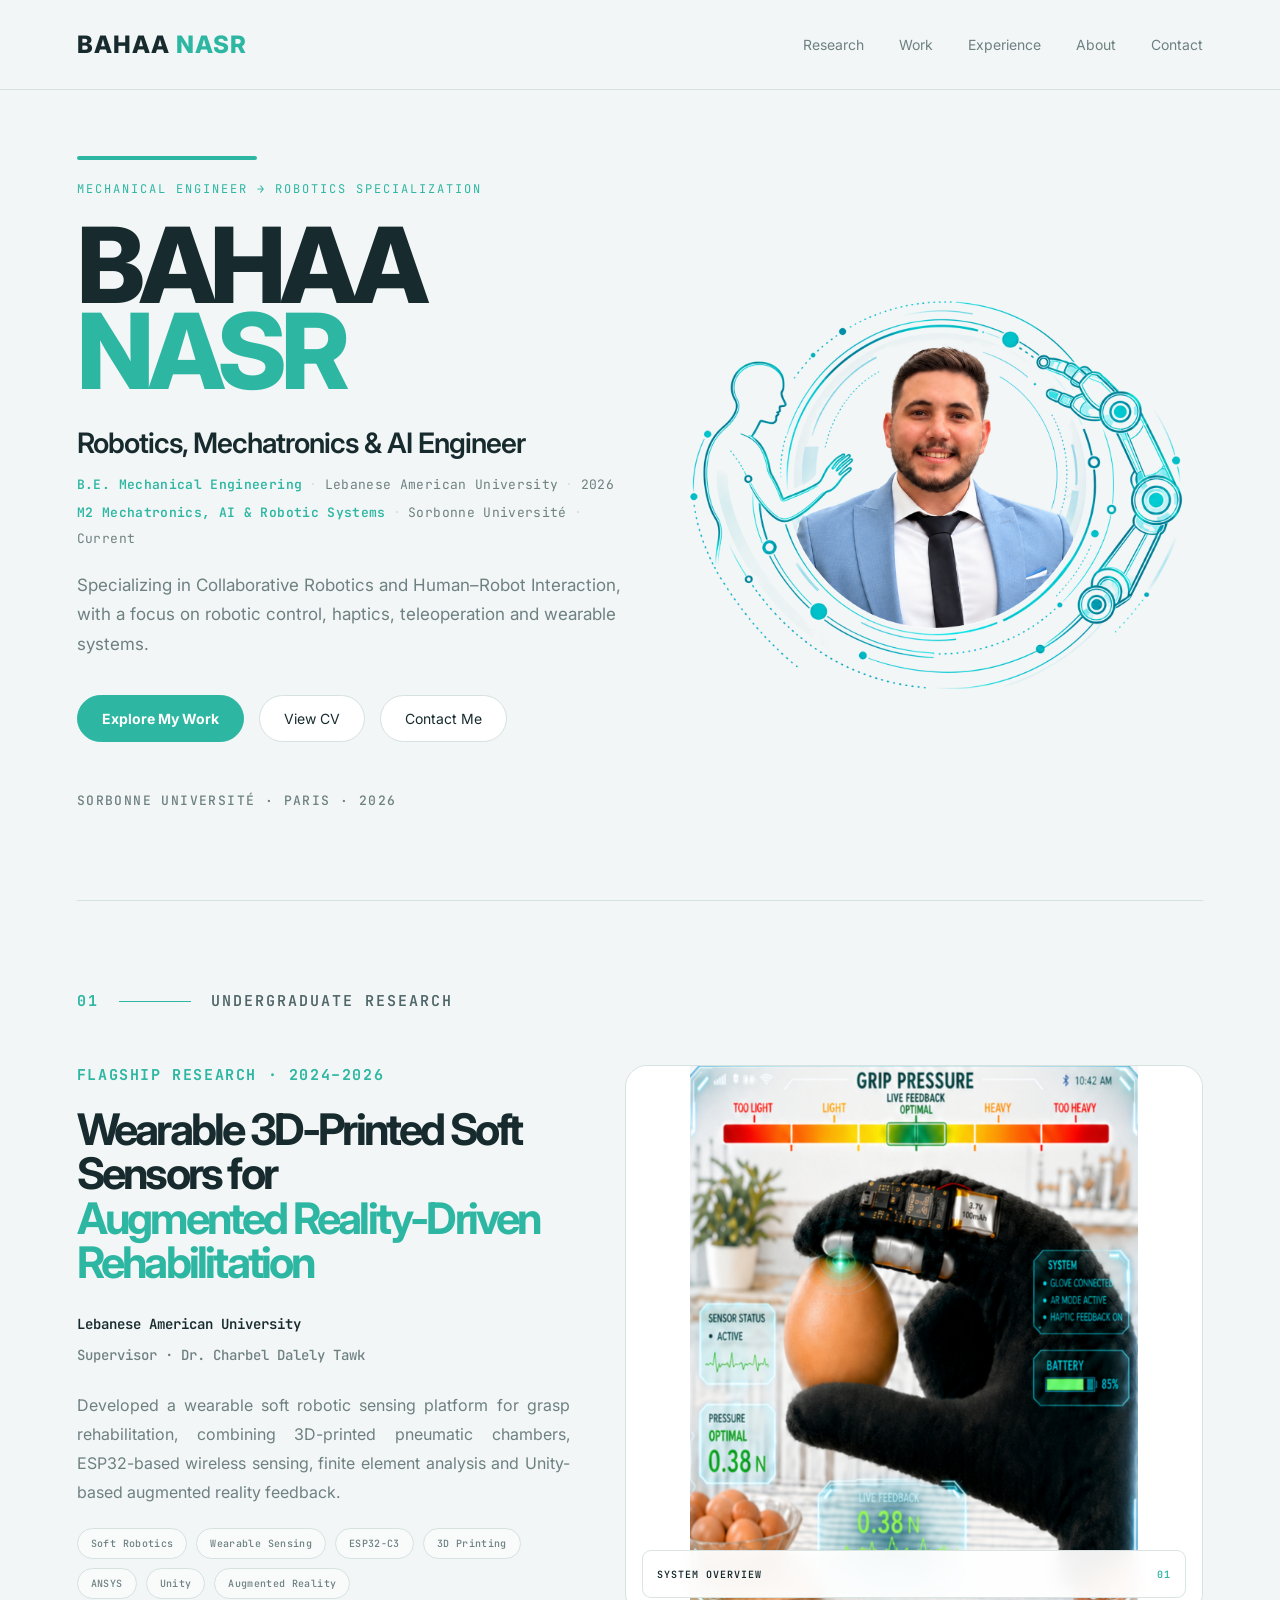
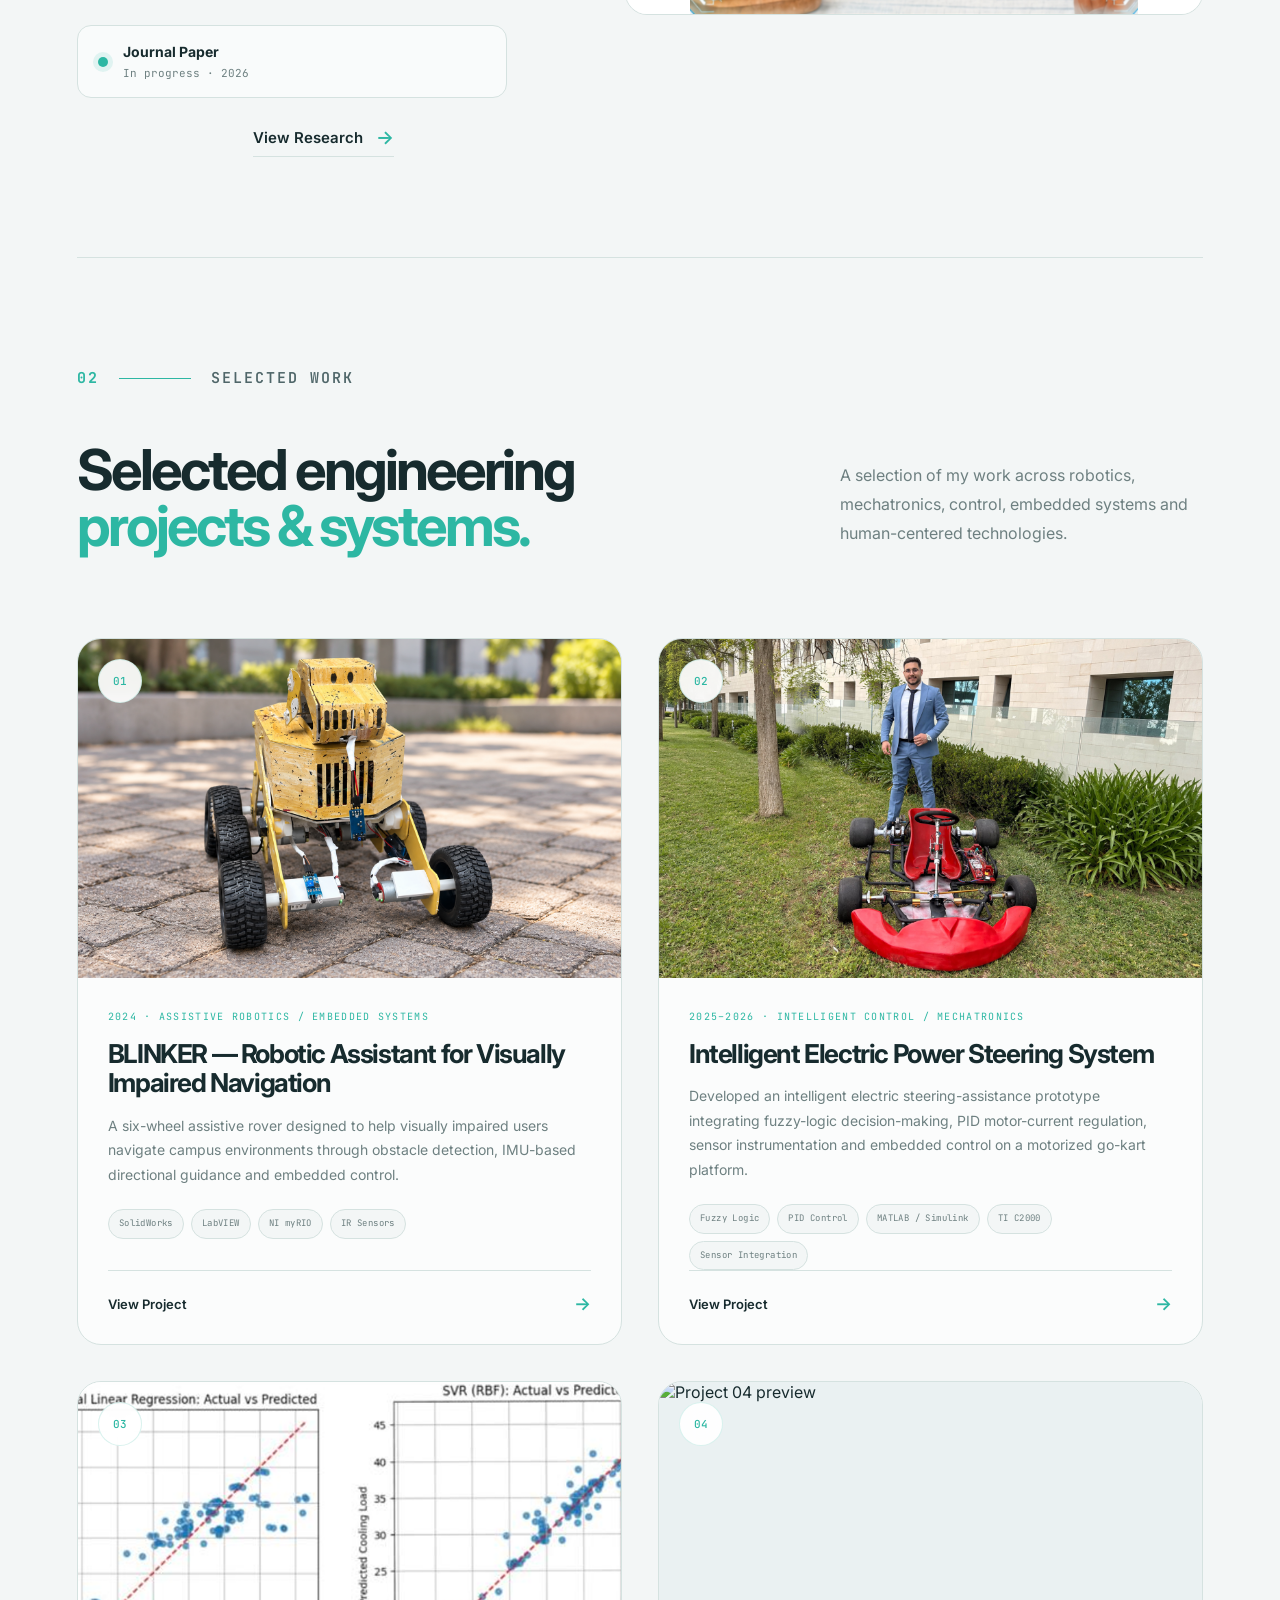
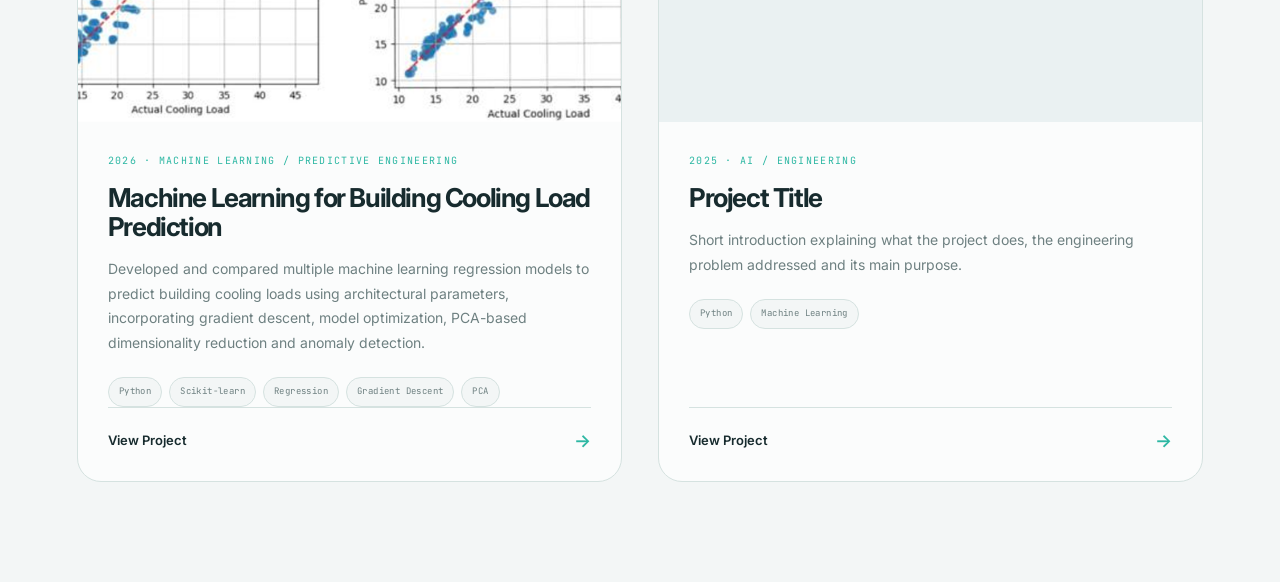
==== index.html @ 59977011 "Add Machine Learning project card to index.html Added project details for Machine Learning project i" ====
<!DOCTYPE html>
<html lang="en">

<head>
    <meta charset="UTF-8">
    <meta name="viewport" content="width=device-width, initial-scale=1.0">

    <title>Bahaa Nasr | Robotics & Mechatronics Engineer</title>

    <link rel="stylesheet" href="style.css?v=5">
</head>

<body>

    <!-- =========================
         NAVBAR
    ========================== -->

    <header class="navbar">

        <a href="#" class="logo">
            BAHAA <span>NASR</span>
        </a>

        <nav class="nav-links">
            <a href="#research">Research</a>
            <a href="#work">Work</a>
            <a href="#experience">Experience</a>
            <a href="#about">About</a>
            <a href="#contact">Contact</a>
        </nav>

    </header>


    <main>

        <!-- =========================
             HERO
        ========================== -->

        <section class="hero">

            <div class="hero-content">

                <p class="hero-label">
                    MECHANICAL ENGINEER → ROBOTICS SPECIALIZATION
                </p>

                <h1 class="hero-name">
                    BAHAA
                    <span>NASR</span>
                </h1>

                <h2 class="hero-role">
                    Robotics, Mechatronics & AI Engineer
                </h2>

                <!-- EDUCATION -->

                <div class="hero-credentials">

                    <div class="credential-item">

                        <span class="credential-degree">
                            B.E. Mechanical Engineering
                        </span>

                        <span class="credential-divider">·</span>

                        <span>
                            Lebanese American University
                        </span>

                        <span class="credential-divider">·</span>

                        <span>2026</span>

                    </div>

                    <div class="credential-item">

                        <span class="credential-degree">
                            M2 Mechatronics, AI & Robotic Systems
                        </span>

                        <span class="credential-divider">·</span>

                        <span>
                            Sorbonne Université
                        </span>

                        <span class="credential-divider">·</span>

                        <span>Current</span>

                    </div>

                </div>

                <p class="hero-description">
                    Specializing in Collaborative Robotics and Human–Robot Interaction,
                    with a focus on robotic control, haptics, teleoperation and wearable systems.
                </p>

                <!-- HERO BUTTONS -->

                <div class="hero-buttons">

                    <a href="#research" class="btn btn-primary">
                        Explore My Work
                    </a>

                    <a href="#" class="btn btn-secondary">
                        View CV
                    </a>

                    <a href="#contact" class="btn btn-secondary">
                        Contact Me
                    </a>

                </div>

                <div class="hero-location">
                    SORBONNE UNIVERSITÉ · PARIS · 2026
                </div>

            </div>


            <!-- HERO IMAGE -->

            <div class="hero-visual">

                <div class="artwork-wrapper">

                    <img
                        src="assets/images/hri-portrait.png"
                        alt="Bahaa Nasr with a human-robot interaction illustration"
                        class="hero-artwork"
                    >

                </div>

            </div>

        </section>


        <!-- =========================
             UNDERGRADUATE RESEARCH
        ========================== -->

        <section class="research-section" id="research">

            <div class="section-heading">

                <span class="section-number">01</span>

                <span class="section-line"></span>

                <span class="section-label">
                    UNDERGRADUATE RESEARCH
                </span>

            </div>


            <div class="research-layout">

                <!-- RESEARCH INFORMATION -->

                <div class="research-content">

                    <div class="research-eyebrow">
                        FLAGSHIP RESEARCH · 2024–2026
                    </div>

                    <h2 class="research-title">
                        Wearable 3D-Printed Soft Sensors for

                        <span>
                            Augmented Reality-Driven Rehabilitation
                        </span>
                    </h2>

                    <div class="research-details">

                        <div>
                            Lebanese American University
                        </div>

                        <div>
                            Supervisor · Dr. Charbel Dalely Tawk
                        </div>

                    </div>

                    <p class="research-description">
                        Developed a wearable soft robotic sensing platform for grasp
                        rehabilitation, combining 3D-printed pneumatic chambers,
                        ESP32-based wireless sensing, finite element analysis and
                        Unity-based augmented reality feedback.
                    </p>

                    <div class="research-tags">

                        <span>Soft Robotics</span>
                        <span>Wearable Sensing</span>
                        <span>ESP32-C3</span>
                        <span>3D Printing</span>
                        <span>ANSYS</span>
                        <span>Unity</span>
                        <span>Augmented Reality</span>

                    </div>

                    <div class="research-publication">

                        <span class="publication-dot"></span>

                        <div>

                            <strong>
                                Journal Paper
                            </strong>

                            <span>
                                In progress · 2026
                            </span>

                        </div>

                    </div>

                    <a
                        href="research/research-01.html"
                        class="research-link"
                    >
                        View Research
                        <span>→</span>
                    </a>

                </div>


                <!-- RESEARCH VISUAL -->

                <div class="research-visuals">

                    <a
                        href="research/research-01.html"
                        class="research-main-image"
                        aria-label="View the detailed undergraduate research project"
                    >

                        <img
                            src="assets/images/overall-system.png"
                            alt="Wearable soft pressure-sensing system with augmented reality grasp feedback"
                        >

                        <div class="research-image-label">

                            <span>SYSTEM OVERVIEW</span>

                            <span>01</span>

                        </div>

                    </a>

                </div>

            </div>

        </section>


        <!-- =========================
             SELECTED WORK
        ========================== -->

        <section class="work-section" id="work">

            <div class="section-heading">

                <span class="section-number">02</span>

                <span class="section-line"></span>

                <span class="section-label">
                    SELECTED WORK
                </span>

            </div>


            <!-- WORK INTRODUCTION -->

            <div class="work-intro">

                <h2>
                    Selected engineering
                    <span>projects & systems.</span>
                </h2>

                <p>
                    A selection of my work across robotics, mechatronics,
                    control, embedded systems and human-centered technologies.
                </p>

            </div>


            <!-- =========================
                 PROJECT GRID
            ========================== -->

            <div class="projects-grid">


                <!-- PROJECT 01 — BLINKER -->

                <article class="project-card">

                    <a
                        href="projects/project-01.html"
                        class="project-card-image"
                    >

                        <img
                            src="assets/images/blinker/blinker-rover.jpg"
                            alt="BLINKER assistive rover for visually impaired navigation"
                            class="blinker-card-image"
                        >

                        <span class="project-number">
                            01
                        </span>

                    </a>


                    <div class="project-card-content">

                        <div class="project-card-meta">
                            2024 · ASSISTIVE ROBOTICS / EMBEDDED SYSTEMS
                        </div>


                        <h3>
                            BLINKER — Robotic Assistant for Visually Impaired Navigation
                        </h3>


                        <p>
                            A six-wheel assistive rover designed to help visually impaired
                            users navigate campus environments through obstacle detection,
                            IMU-based directional guidance and embedded control.
                        </p>


                        <div class="project-card-tools">

                            <span>SolidWorks</span>
                            <span>LabVIEW</span>
                            <span>NI myRIO</span>
                            <span>IR Sensors</span>

                        </div>


                        <a
                            href="projects/project-01.html"
                            class="project-card-link"
                        >
                            View Project
                            <span>→</span>
                        </a>

                    </div>

                </article>


                <!-- =====================================
                     PROJECT 02 — INTELLIGENT EPS
                ===================================== -->

                <article class="project-card">

                    <a
                        href="projects/project-02.html"
                        class="project-card-image"
                    >

                        <img
                            src="assets/images/eps/eps-main.jpg"
                            alt="Completed Intelligent Electric Power Steering go-kart prototype"
                        >

                        <span class="project-number">
                            02
                        </span>

                    </a>


                    <div class="project-card-content">

                        <div class="project-card-meta">
                            2025–2026 · INTELLIGENT CONTROL / MECHATRONICS
                        </div>


                        <h3>
                            Intelligent Electric Power Steering System
                        </h3>


                        <p>
                            Developed an intelligent electric steering-assistance
                            prototype integrating fuzzy-logic decision-making,
                            PID motor-current regulation, sensor instrumentation
                            and embedded control on a motorized go-kart platform.
                        </p>


                        <div class="project-card-tools">

                            <span>Fuzzy Logic</span>
                            <span>PID Control</span>
                            <span>MATLAB / Simulink</span>
                            <span>TI C2000</span>
                            <span>Sensor Integration</span>

                        </div>


                        <a
                            href="projects/project-02.html"
                            class="project-card-link"
                        >
                            View Project
                            <span>→</span>
                        </a>

                    </div>

                </article>


                
            <!-- =====================================
                 PROJECT 03 — MACHINE LEARNING
            ===================================== -->
            
            <article class="project-card">
            
                <a
                    href="projects/project-03.html"
                    class="project-card-image"
                >
            
                    <img
                        src="assets/images/ml/ml-actual-vs-predicted.png"
                        alt="Machine learning actual versus predicted building cooling load results"
                    >
            
                    <span class="project-number">
                        03
                    </span>
            
                </a>
            
            
                <div class="project-card-content">
            
                    <div class="project-card-meta">
                        2026 · MACHINE LEARNING / PREDICTIVE ENGINEERING
                    </div>
            
            
                    <h3>
                        Machine Learning for Building Cooling Load Prediction
                    </h3>
            
            
                    <p>
                        Developed and compared multiple machine learning regression
                        models to predict building cooling loads using architectural
                        parameters, incorporating gradient descent, model optimization,
                        PCA-based dimensionality reduction and anomaly detection.
                    </p>
            
            
                    <div class="project-card-tools">
            
                        <span>Python</span>
                        <span>Scikit-learn</span>
                        <span>Regression</span>
                        <span>Gradient Descent</span>
                        <span>PCA</span>
            
                    </div>
            
            
                    <a
                        href="projects/project-03.html"
                        class="project-card-link"
                    >
                        View Project
                        <span>→</span>
                    </a>
            
                </div>
            
            </article>



                <!-- PROJECT 04 -->

                <article class="project-card">

                    <a
                        href="projects/project-04.html"
                        class="project-card-image"
                    >

                        <img
                            src="assets/images/project-04.jpg"
                            alt="Project 04 preview"
                        >

                        <span class="project-number">04</span>

                    </a>

                    <div class="project-card-content">

                        <div class="project-card-meta">
                            2025 · AI / ENGINEERING
                        </div>

                        <h3>Project Title</h3>

                        <p>
                            Short introduction explaining what the project does,
                            the engineering problem addressed and its main purpose.
                        </p>

                        <div class="project-card-tools">
                            <span>Python</span>
                            <span>Machine Learning</span>
                        </div>

                        <a
                            href="projects/project-04.html"
                            class="project-card-link"
                        >
                            View Project
                            <span>→</span>
                        </a>

                    </div>

                </article>

            </div>

        </section>


        <!-- =========================
             EXPERIENCE
        ========================== -->

        <section id="experience"></section>


        <!-- =========================
             ABOUT
        ========================== -->

        <section id="about"></section>


        <!-- =========================
             CONTACT
        ========================== -->

        <section id="contact"></section>

    </main>


    <script src="script.js"></script>

</body>

</html>
---- style.css ----
@import url("https://fonts.googleapis.com/css2?family=Inter:wght@400;500;600;700;800&family=JetBrains+Mono:wght@400;500&display=swap");

/* =========================================
   COLORS
========================================= */

:root {
    --background: #F3F6F6;
    --surface: #FFFFFF;
    --surface-light: #EAF1F2;
    --text: #172B2E;
    --muted: #6E8081;
    --accent: #2DB7A3;
    --accent-light: #67CFBF;
    --border: #D5E2E0;
}

/* =========================================
   RESET
========================================= */

* {
    margin: 0;
    padding: 0;
    box-sizing: border-box;
}

html {
    scroll-behavior: smooth;
    scroll-padding-top: 25px;
}

body {
    min-height: 100vh;
    overflow-x: hidden;
    background: var(--background);
    color: var(--text);
    font-family: "Inter", sans-serif;
}

img {
    max-width: 100%;
}

a {
    color: inherit;
}

/* =========================================
   NAVBAR
========================================= */

.navbar {
    min-height: 90px;
    padding: 0 6%;
    display: flex;
    align-items: center;
    justify-content: space-between;
    border-bottom: 1px solid var(--border);
}

.logo {
    color: var(--text);
    text-decoration: none;
    font-size: 24px;
    font-weight: 800;
    letter-spacing: 1px;
}

.logo span {
    color: var(--accent);
}

.nav-links {
    display: flex;
    align-items: center;
    gap: 35px;
}

.nav-links a {
    color: var(--muted);
    text-decoration: none;
    font-size: 14px;
    transition: color 0.3s ease;
}

.nav-links a:hover {
    color: var(--accent);
}

/* =========================================
   HERO
========================================= */

.hero {
    width: 88%;
    min-height: calc(100vh - 90px);
    margin: auto;
    padding: 65px 0;
    display: grid;
    grid-template-columns: minmax(0, 1.02fr) minmax(0, 0.98fr);
    align-items: center;
    gap: 40px;
}

.hero-content {
    position: relative;
    z-index: 5;
    min-width: 0;
}

.hero-content::before {
    content: "";
    position: absolute;
    width: 180px;
    height: 4px;
    top: -25px;
    left: 0;
    background: var(--accent);
    border-radius: 20px;
}

.hero-label {
    margin-bottom: 25px;
    color: var(--accent);
    font-family: "JetBrains Mono", monospace;
    font-size: 12px;
    letter-spacing: 2px;
}

.hero-name {
    margin: 0;
    color: var(--text);
    font-size: clamp(85px, 8.2vw, 145px);
    font-weight: 800;
    line-height: 0.82;
    letter-spacing: -6px;
}

.hero-name span {
    display: block;
    color: var(--accent);
}

.hero-role {
    margin-top: 32px;
    color: var(--text);
    font-size: clamp(26px, 2.2vw, 40px);
    font-weight: 600;
    letter-spacing: -1px;
}

/* =========================================
   HERO CREDENTIALS
========================================= */

.hero-credentials {
    margin-top: 15px;
    display: flex;
    flex-direction: column;
    gap: 8px;
    color: var(--muted);
    font-family: "JetBrains Mono", monospace;
    font-size: 13px;
    line-height: 1.5;
    letter-spacing: 0.35px;
}

.credential-item {
    display: flex;
    align-items: center;
    flex-wrap: wrap;
    gap: 7px;
}

.credential-degree {
    color: var(--accent);
    font-weight: 600;
}

.credential-divider {
    color: var(--border);
}

/* =========================================
   HERO DESCRIPTION
========================================= */

.hero-description {
    max-width: 620px;
    margin-top: 22px;
    color: var(--muted);
    font-size: 17px;
    line-height: 1.75;
}

/* =========================================
   HERO BUTTONS
========================================= */

.hero-buttons {
    display: flex;
    flex-wrap: wrap;
    gap: 15px;
    margin-top: 35px;
}

.btn {
    display: inline-flex;
    align-items: center;
    justify-content: center;
    padding: 14px 24px;
    border-radius: 50px;
    text-decoration: none;
    font-size: 14px;
    transition:
        transform 0.3s ease,
        background-color 0.3s ease,
        border-color 0.3s ease,
        color 0.3s ease;
}

.btn-primary {
    background: var(--accent);
    border: 1px solid var(--accent);
    color: white;
    font-weight: 700;
}

.btn-primary:hover {
    background: var(--accent-light);
    border-color: var(--accent-light);
    transform: translateY(-3px);
}

.btn-secondary {
    background: var(--surface);
    border: 1px solid var(--border);
    color: var(--text);
}

.btn-secondary:hover {
    border-color: var(--accent);
    color: var(--accent);
    transform: translateY(-3px);
}

/* =========================================
   HERO LOCATION
========================================= */

.hero-location {
    margin-top: 50px;
    color: var(--muted);
    font-family: "JetBrains Mono", monospace;
    font-size: 13px;
    font-weight: 500;
    letter-spacing: 1.4px;
}

/* =========================================
   HERO IMAGE
========================================= */

.hero-visual {
    display: flex;
    justify-content: center;
    align-items: center;
    min-width: 0;
}

.artwork-wrapper {
    position: relative;
    width: min(680px, 100%);
    display: flex;
    justify-content: center;
    align-items: center;
    background: transparent;
}

.hero-artwork {
    display: block;
    width: 100%;
    height: auto;
    object-fit: contain;
    transition: transform 0.6s ease;
}

.artwork-wrapper:hover .hero-artwork {
    transform: scale(1.015);
}

/* =========================================
   SHARED SECTION HEADING
========================================= */

.section-heading {
    display: flex;
    align-items: center;
    gap: 20px;
    margin-bottom: 54px;
    font-family: "JetBrains Mono", monospace;
    font-size: 15px;
    font-weight: 600;
    letter-spacing: 2px;
}

.section-number {
    color: var(--accent);
    font-weight: 700;
    flex-shrink: 0;
}

.section-line {
    display: block;
    width: 72px;
    height: 1px;
    flex-shrink: 0;
    background: var(--accent);
}

.section-label {
    color: #4F6669;
    font-weight: 600;
}

/* =========================================
   UNDERGRADUATE RESEARCH
========================================= */

.research-section {
    width: 88%;
    margin: 0 auto;
    padding: 90px 0 100px;
    border-top: 1px solid var(--border);
}

/* =========================================
   RESEARCH LAYOUT
========================================= */

.research-layout {
    display: grid;
    grid-template-columns: minmax(0, 0.92fr) minmax(0, 1.08fr);
    gap: 55px;
    align-items: start;
}

/* =========================================
   RESEARCH LEFT SIDE
========================================= */

.research-content {
    min-width: 0;
}

.research-eyebrow {
    margin-bottom: 22px;
    color: var(--accent);
    font-family: "JetBrains Mono", monospace;
    font-size: 15px;
    font-weight: 700;
    letter-spacing: 1.6px;
}

/* =========================================
   RESEARCH TITLE
========================================= */

.research-title {
    max-width: 620px;
    color: var(--text);
    font-size: clamp(38px, 3.4vw, 56px);
    line-height: 1.02;
    letter-spacing: -2.8px;
    font-weight: 700;
}

.research-title span {
    display: block;
    color: var(--accent);
}

/* =========================================
   RESEARCH DETAILS
========================================= */

.research-details {
    margin-top: 28px;
    display: flex;
    flex-direction: column;
    gap: 9px;
    color: var(--muted);
    font-family: "JetBrains Mono", monospace;
    font-size: 14px;
    font-weight: 500;
    line-height: 1.6;
}

.research-details div:first-child {
    color: var(--text);
    font-weight: 600;
}

/* =========================================
   RESEARCH DESCRIPTION
========================================= */

.research-description {
    max-width: 580px;
    margin-top: 25px;
    color: var(--muted);
    font-size: 16px;
    line-height: 1.8;
    text-align: justify;
}

/* =========================================
   RESEARCH TAGS
========================================= */

.research-tags {
    margin-top: 22px;
    display: flex;
    flex-wrap: wrap;
    justify-content: flex-start;
    gap: 9px;
}

.research-tags span {
    display: inline-flex;
    align-items: center;
    padding: 8px 13px;
    border: 1px solid var(--border);
    border-radius: 50px;
    background: rgba(255, 255, 255, 0.55);
    color: var(--muted);
    font-family: "JetBrains Mono", monospace;
    font-size: 10px;
    font-weight: 500;
    letter-spacing: 0.35px;
    transition:
        color 0.3s ease,
        border-color 0.3s ease,
        background-color 0.3s ease;
}

.research-tags span:hover {
    color: var(--accent);
    border-color: var(--accent);
    background: var(--surface);
}

/* =========================================
   RESEARCH MANUSCRIPT
========================================= */

.research-publication {
    width: 100%;
    max-width: 430px;
    margin-top: 26px;
    padding: 17px 20px;
    display: flex;
    align-items: center;
    gap: 15px;
    border: 1px solid var(--border);
    border-radius: 14px;
    background: rgba(255, 255, 255, 0.55);
}

.publication-dot {
    width: 10px;
    height: 10px;
    flex-shrink: 0;
    border-radius: 50%;
    background: var(--accent);
    box-shadow: 0 0 0 5px rgba(45, 183, 163, 0.12);
}

.research-publication > div {
    display: flex;
    flex-direction: column;
    gap: 4px;
}

.research-publication strong {
    color: var(--text);
    font-size: 14px;
    font-weight: 700;
}

.research-publication > div > span {
    margin-top: 2px;
    color: var(--muted);
    font-family: "JetBrains Mono", monospace;
    font-size: 11px;
}

/* =========================================
   VIEW RESEARCH
========================================= */

.research-link {
    width: fit-content;
    margin: 28px auto 0;
    padding-bottom: 7px;
    display: flex;
    align-items: center;
    justify-content: center;
    gap: 13px;
    border-bottom: 1px solid var(--border);
    color: var(--text);
    text-decoration: none;
    font-size: 15px;
    font-weight: 600;
    transition:
        color 0.3s ease,
        border-color 0.3s ease;
}

.research-link span {
    color: var(--accent);
    font-size: 19px;
    transition: transform 0.3s ease;
}

.research-link:hover {
    color: var(--accent);
    border-color: var(--accent);
}

.research-link:hover span {
    transform: translateX(6px);
}

/* =========================================
   RESEARCH RIGHT SIDE
========================================= */

.research-visuals {
    min-width: 0;
    width: 100%;
    display: flex;
    flex-direction: column;
    align-items: center;
}

/* =========================================
   MAIN SYSTEM OVERVIEW IMAGE
========================================= */

.research-main-image {
    position: relative;
    display: block;
    width: 100%;
    max-width: 680px;
    height: 550px;
    margin: 0 auto;
    overflow: hidden;
    border: 1px solid var(--border);
    border-radius: 22px;
    background: var(--surface);
    text-decoration: none;
    transition:
        transform 0.35s ease,
        border-color 0.35s ease,
        box-shadow 0.35s ease;
}

.research-main-image:hover {
    transform: translateY(-4px);
    border-color: rgba(45, 183, 163, 0.45);
    box-shadow: 0 18px 40px rgba(23, 43, 46, 0.07);
}

.research-main-image img {
    display: block;
    width: 100%;
    height: 100%;
    object-fit: contain;
    object-position: center;
    background: var(--surface);
    transition: transform 0.6s ease;
}

.research-main-image:hover img {
    transform: scale(1.015);
}

/* =========================================
   SYSTEM OVERVIEW IMAGE LABEL
========================================= */

.research-image-label {
    position: absolute;
    left: 16px;
    right: 16px;
    bottom: 16px;
    min-height: 48px;
    padding: 10px 14px;
    display: flex;
    align-items: center;
    justify-content: space-between;
    border: 1px solid rgba(213, 226, 224, 0.9);
    border-radius: 9px;
    background: rgba(255, 255, 255, 0.94);
    color: var(--text);
    font-family: "JetBrains Mono", monospace;
    font-size: 10px;
    font-weight: 600;
    letter-spacing: 1px;
    backdrop-filter: blur(10px);
    -webkit-backdrop-filter: blur(10px);
}

.research-image-label span:last-child {
    color: var(--accent);
}

/* Hide supporting images on the homepage */

.research-gallery,
.research-thumbnail {
    display: none !important;
}

/* =========================================
   SELECTED PROJECTS
========================================= */

.work-section {
    width: 88%;
    margin: 0 auto;
    padding: 110px 0 100px;
    border-top: 1px solid var(--border);
}

/* =========================================
   WORK INTRO
========================================= */

.work-intro {
    display: grid;
    grid-template-columns: minmax(0, 1.3fr) minmax(280px, 0.7fr);
    align-items: end;
    gap: 90px;
}

.work-intro h2 {
    max-width: 760px;
    color: var(--text);
    font-size: clamp(44px, 4.4vw, 70px);
    line-height: 0.98;
    letter-spacing: -3px;
    font-weight: 700;
}

.work-intro h2 span {
    display: block;
    color: var(--accent);
}

.work-intro p {
    max-width: 420px;
    padding-bottom: 5px;
    color: var(--muted);
    font-size: 16px;
    line-height: 1.8;
}

/* =========================================
   PROJECT GRID
========================================= */

.projects-grid {
    margin-top: 85px;
    display: grid;
    grid-template-columns: repeat(2, minmax(0, 1fr));
    align-items: stretch;
    gap: 36px;
}

/* =========================================
   PROJECT CARD
========================================= */

.project-card {
    position: relative;
    min-width: 0;
    height: 100%;
    display: flex;
    flex-direction: column;
    overflow: hidden;
    background: rgba(255, 255, 255, 0.72);
    border: 1px solid var(--border);
    border-radius: 24px;
    transition:
        transform 0.35s ease,
        border-color 0.35s ease,
        box-shadow 0.35s ease;
}

.project-card:hover {
    transform: translateY(-5px);
    border-color: rgba(45, 183, 163, 0.45);
    box-shadow: 0 20px 45px rgba(23, 43, 46, 0.08);
}

/* =========================================
   PROJECT IMAGE
   All cards use the same aspect ratio.
========================================= */

.project-card-image {
    position: relative;
    display: block;
    width: 100%;
    aspect-ratio: 16 / 10;
    flex-shrink: 0;
    overflow: hidden;
    background: var(--surface-light);
    text-decoration: none;
}

.project-card-image img {
    display: block;
    width: 100%;
    height: 100%;
    object-fit: cover;
    object-position: center;
    transition: transform 0.65s ease;
}

/* BLINKER IMAGE
   Uses the enhanced landscape image.
   Keep the same dimensions as other cards.
*/

.project-card-image img.blinker-card-image {
    object-fit: cover;
    object-position: center;
    padding: 0;
    background: var(--surface-light);
}

.project-card:hover .project-card-image img {
    transform: scale(1.035);
}

/* =========================================
   PROJECT NUMBER
========================================= */

.project-number {
    position: absolute;
    top: 20px;
    left: 20px;
    width: 44px;
    height: 44px;
    display: flex;
    align-items: center;
    justify-content: center;
    border-radius: 50%;
    background: rgba(255, 255, 255, 0.93);
    color: var(--accent);
    border: 1px solid rgba(45, 183, 163, 0.18);
    font-family: "JetBrains Mono", monospace;
    font-size: 11px;
    font-weight: 500;
    backdrop-filter: blur(10px);
}

/* =========================================
   PROJECT CONTENT
========================================= */

.project-card-content {
    flex: 1;
    min-width: 0;
    padding: 30px;
    display: flex;
    flex-direction: column;
}

.project-card-meta {
    margin-bottom: 14px;
    color: var(--accent);
    font-family: "JetBrains Mono", monospace;
    font-size: 10px;
    line-height: 1.7;
    letter-spacing: 1.3px;
}

.project-card-content h3 {
    color: var(--text);
    font-size: clamp(26px, 2vw, 34px);
    line-height: 1.12;
    letter-spacing: -1.4px;
    font-weight: 700;
}

.project-card-content p {
    margin-top: 16px;
    color: var(--muted);
    font-size: 14px;
    line-height: 1.75;
}

/* =========================================
   PROJECT TOOLS
========================================= */

.project-card-tools {
    margin-top: 22px;
    display: flex;
    flex-wrap: wrap;
    gap: 7px;
}

.project-card-tools span {
    padding: 7px 10px;
    border: 1px solid var(--border);
    border-radius: 50px;
    background: var(--background);
    color: var(--muted);
    font-family: "JetBrains Mono", monospace;
    font-size: 9px;
    line-height: 1.5;
    letter-spacing: 0.4px;
}

/* =========================================
   VIEW PROJECT
   Align the link at the bottom of each card.
========================================= */

.project-card-link {
    margin-top: auto;
    padding-top: 22px;
    display: flex;
    align-items: center;
    justify-content: space-between;
    color: var(--text);
    text-decoration: none;
    font-size: 13px;
    font-weight: 600;
    border-top: 1px solid var(--border);
}

.project-card-link span {
    color: var(--accent);
    font-size: 18px;
    transition: transform 0.3s ease;
}

.project-card-link:hover span {
    transform: translateX(6px);
}

/* =========================================
   LAPTOP
========================================= */

@media (max-width: 1250px) {
    .hero {
        grid-template-columns: minmax(0, 1fr) minmax(0, 0.9fr);
        gap: 25px;
    }

    .artwork-wrapper {
        width: min(580px, 100%);
    }

    .research-layout {
        grid-template-columns: minmax(0, 0.9fr) minmax(0, 1.1fr);
        gap: 40px;
    }

    .research-main-image {
        height: 500px;
    }

    .projects-grid {
        gap: 28px;
    }
}

/* =========================================
   TABLET
========================================= */

@media (max-width: 950px) {
    .hero {
        grid-template-columns: 1fr;
        padding-top: 60px;
    }

    .hero-name {
        letter-spacing: -4px;
    }

    .hero-visual {
        margin-top: 45px;
    }

    .artwork-wrapper {
        width: min(620px, 95%);
        margin: auto;
    }

    .research-section {
        width: 90%;
        padding: 75px 0 85px;
    }

    .research-layout {
        grid-template-columns: 1fr;
        gap: 40px;
    }

    .research-content {
        max-width: 760px;
    }

    .research-title {
        max-width: 700px;
    }

    .research-description {
        max-width: 650px;
    }

    .research-main-image {
        width: 100%;
        max-width: 760px;
        height: 520px;
    }

    .research-link {
        margin-left: auto;
        margin-right: auto;
    }

    .work-section {
        width: 90%;
        padding: 85px 0 75px;
    }

    .work-intro {
        grid-template-columns: 1fr;
        gap: 30px;
    }

    .work-intro h2 {
        max-width: 700px;
    }

    .work-intro p {
        max-width: 600px;
    }

    .projects-grid {
        gap: 24px;
    }

    .project-card-content {
        padding: 25px;
    }
}

/* =========================================
   MOBILE
========================================= */

@media (max-width: 650px) {
    .navbar {
        min-height: 75px;
        padding: 15px 5%;
    }

    .logo {
        font-size: 19px;
    }

    .nav-links {
        display: none;
    }

    .hero {
        width: 90%;
        padding: 50px 0;
        gap: 10px;
    }

    .hero-content::before {
        width: 120px;
        height: 3px;
    }

    .hero-label {
        font-size: 10px;
        letter-spacing: 1.4px;
    }

    .hero-name {
        font-size: clamp(60px, 20vw, 82px);
        letter-spacing: -3px;
    }

    .hero-role {
        margin-top: 26px;
        font-size: 27px;
    }

    .hero-credentials {
        font-size: 11px;
        gap: 6px;
    }

    .hero-description {
        font-size: 15px;
        line-height: 1.7;
    }

    .hero-buttons {
        flex-direction: column;
        align-items: flex-start;
    }

    .hero-location {
        margin-top: 35px;
        font-size: 11px;
    }

    .hero-visual {
        margin-top: 30px;
    }

    .artwork-wrapper {
        width: 100%;
    }

    .section-heading {
        margin-bottom: 32px;
        gap: 11px;
        font-size: 10px;
        letter-spacing: 1.4px;
    }

    .section-line {
        width: 42px;
    }

    .research-section {
        width: 90%;
        padding: 65px 0 75px;
    }

    .research-layout {
        gap: 32px;
    }

    .research-eyebrow {
        margin-bottom: 18px;
        font-size: 10px;
        letter-spacing: 1.2px;
    }

    .research-title {
        font-size: clamp(34px, 9.5vw, 42px);
        line-height: 1.04;
        letter-spacing: -1.8px;
    }

    .research-details {
        margin-top: 24px;
        font-size: 11px;
    }

    .research-description {
        margin-top: 22px;
        font-size: 14px;
        line-height: 1.7;
    }

    .research-tags {
        margin-top: 20px;
        gap: 7px;
    }

    .research-tags span {
        padding: 7px 10px;
        font-size: 9px;
    }

    .research-publication {
        max-width: 100%;
        margin-top: 24px;
        padding: 15px 17px;
    }

    .research-publication strong {
        font-size: 13px;
    }

    .research-publication > div > span {
        font-size: 10px;
    }

    .research-link {
        margin-top: 25px;
        font-size: 14px;
    }

    .research-main-image {
        width: 100%;
        max-width: 100%;
        height: auto;
        aspect-ratio: 4 / 3;
        margin: 0 auto;
        border-radius: 16px;
    }

    .research-main-image img {
        object-fit: contain;
    }

    .research-image-label {
        left: 10px;
        right: 10px;
        bottom: 10px;
        min-height: 40px;
        padding: 8px 10px;
        font-size: 8px;
    }

    .research-image-label span:first-child,
    .research-image-label span:last-child {
        font-size: 8px;
        letter-spacing: 0.7px;
    }

    .work-section {
        width: 90%;
        padding: 70px 0 60px;
    }

    .work-intro {
        gap: 24px;
    }

    .work-intro h2 {
        font-size: 40px;
        letter-spacing: -2px;
    }

    .work-intro p {
        font-size: 14px;
    }

    .projects-grid {
        grid-template-columns: 1fr;
        align-items: stretch;
        margin-top: 55px;
        gap: 25px;
    }

    .project-card {
        height: 100%;
        border-radius: 18px;
    }

    .project-card-image {
        aspect-ratio: 16 / 10;
    }

    .project-card-content {
        padding: 24px;
    }

    .project-card-content h3 {
        font-size: 28px;
    }

    .project-card-link {
        padding-top: 22px;
    }

    .project-number {
        top: 15px;
        left: 15px;
        width: 40px;
        height: 40px;
    }
}

/* =========================================
   ACCESSIBILITY
========================================= */

@media (prefers-reduced-motion: reduce) {
    *,
    *::before,
    *::after {
        animation-duration: 0.01ms !important;
        animation-iteration-count: 1 !important;
        transition-duration: 0.01ms !important;
        scroll-behavior: auto !important;
    }
}
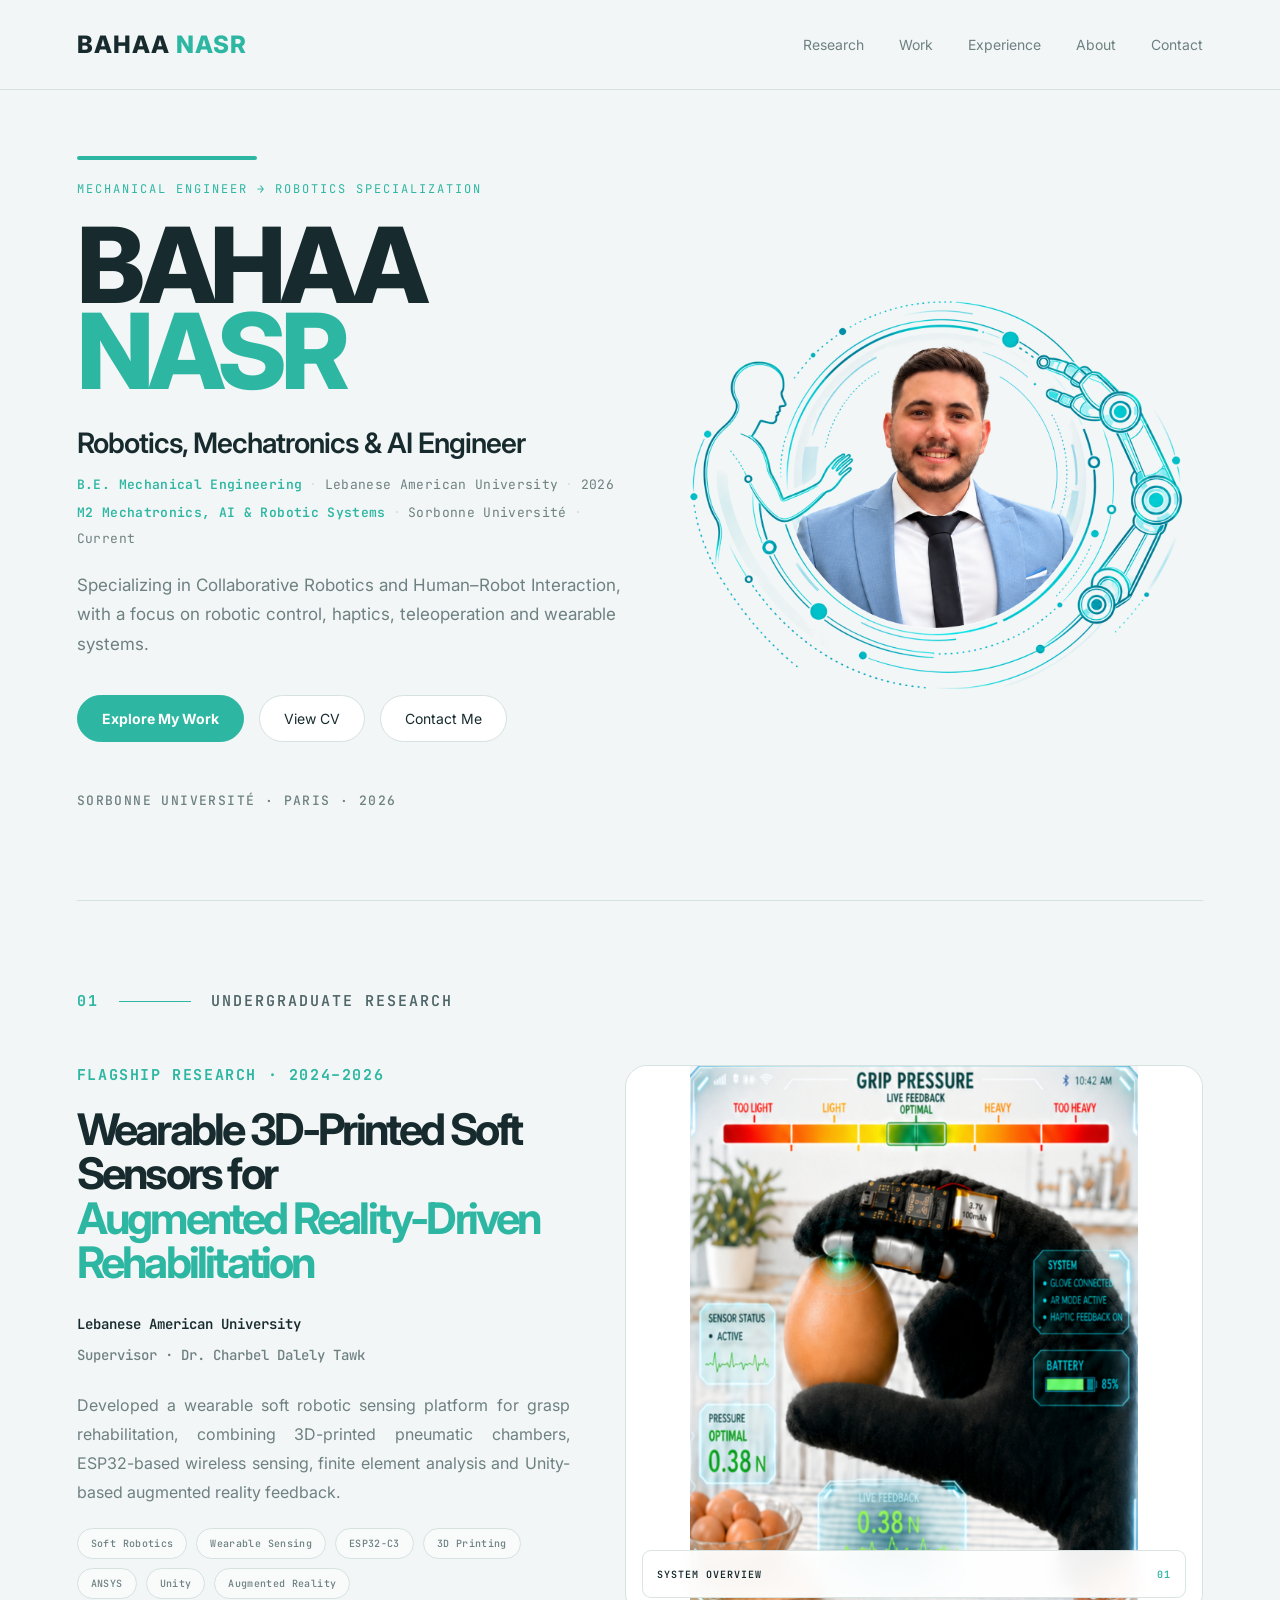
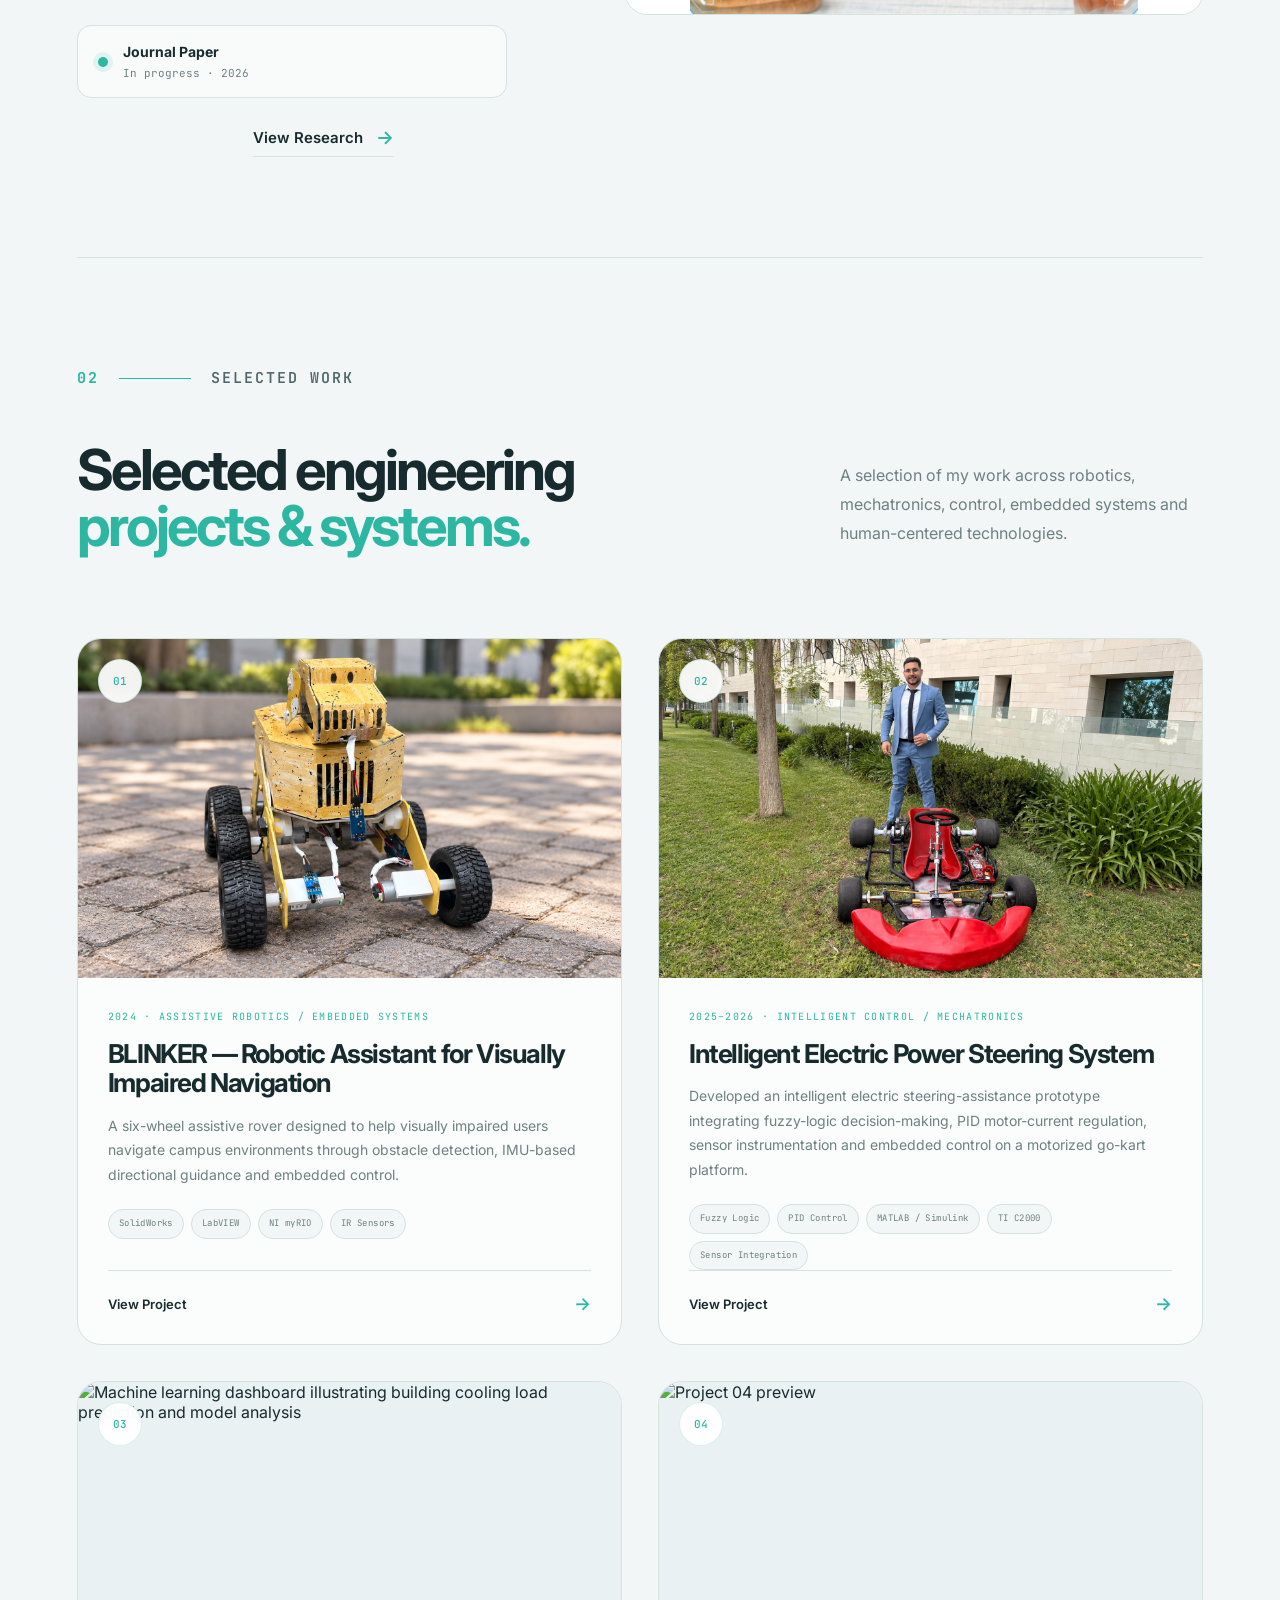
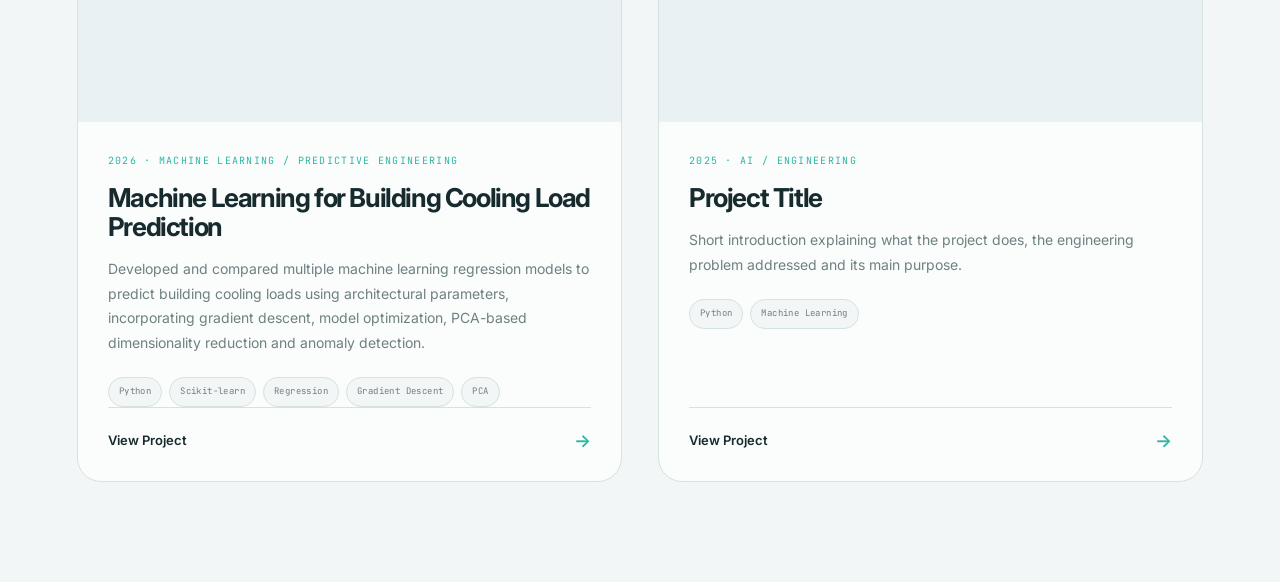
==== commit f50b312c: "Update image source and alt text for project card" ====
--- a/index.html
+++ b/index.html
@@ -464,8 +464,8 @@
                 >
             
                     <img
-                        src="assets/images/ml/ml-actual-vs-predicted.png"
-                        alt="Machine learning actual versus predicted building cooling load results"
+                        src="assets/images/ml/ml-project-cover.png"
+                        alt="Machine learning dashboard illustrating building cooling load prediction and model analysis"
                     >
             
                     <span class="project-number">
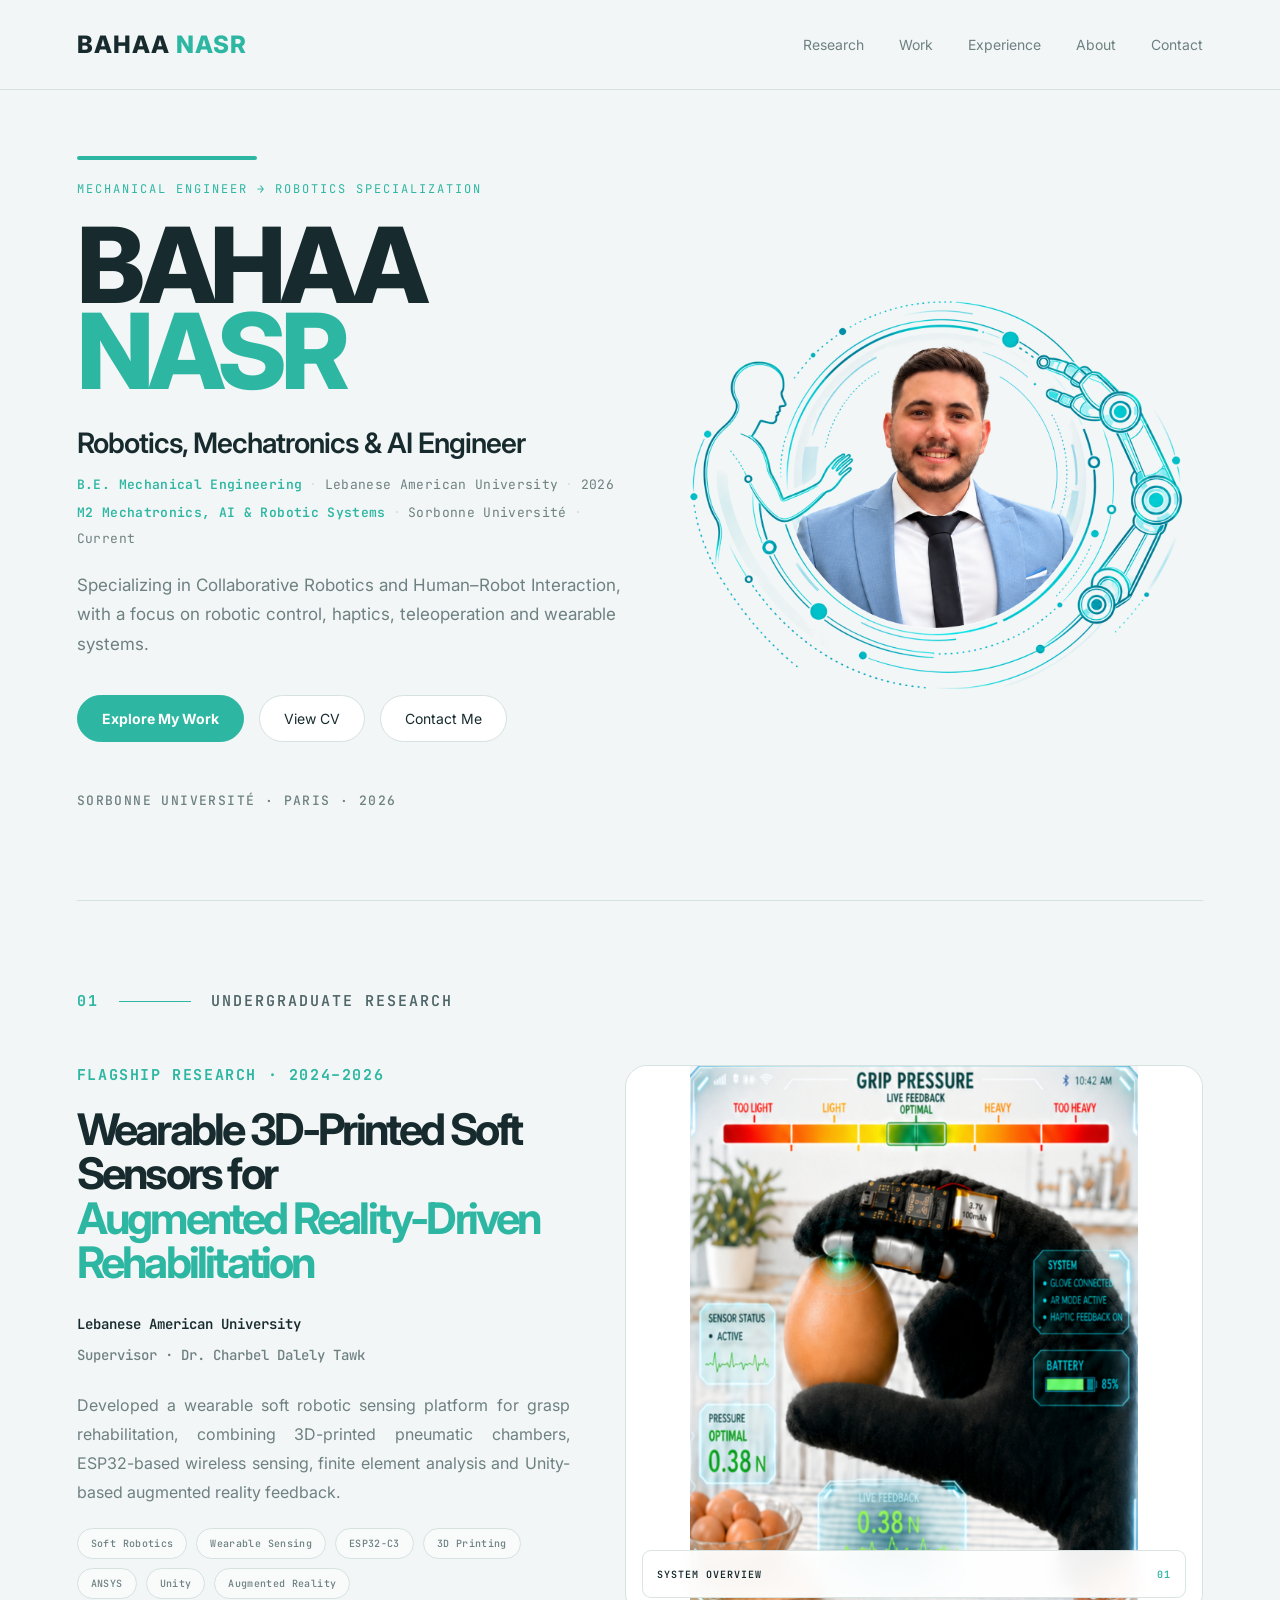
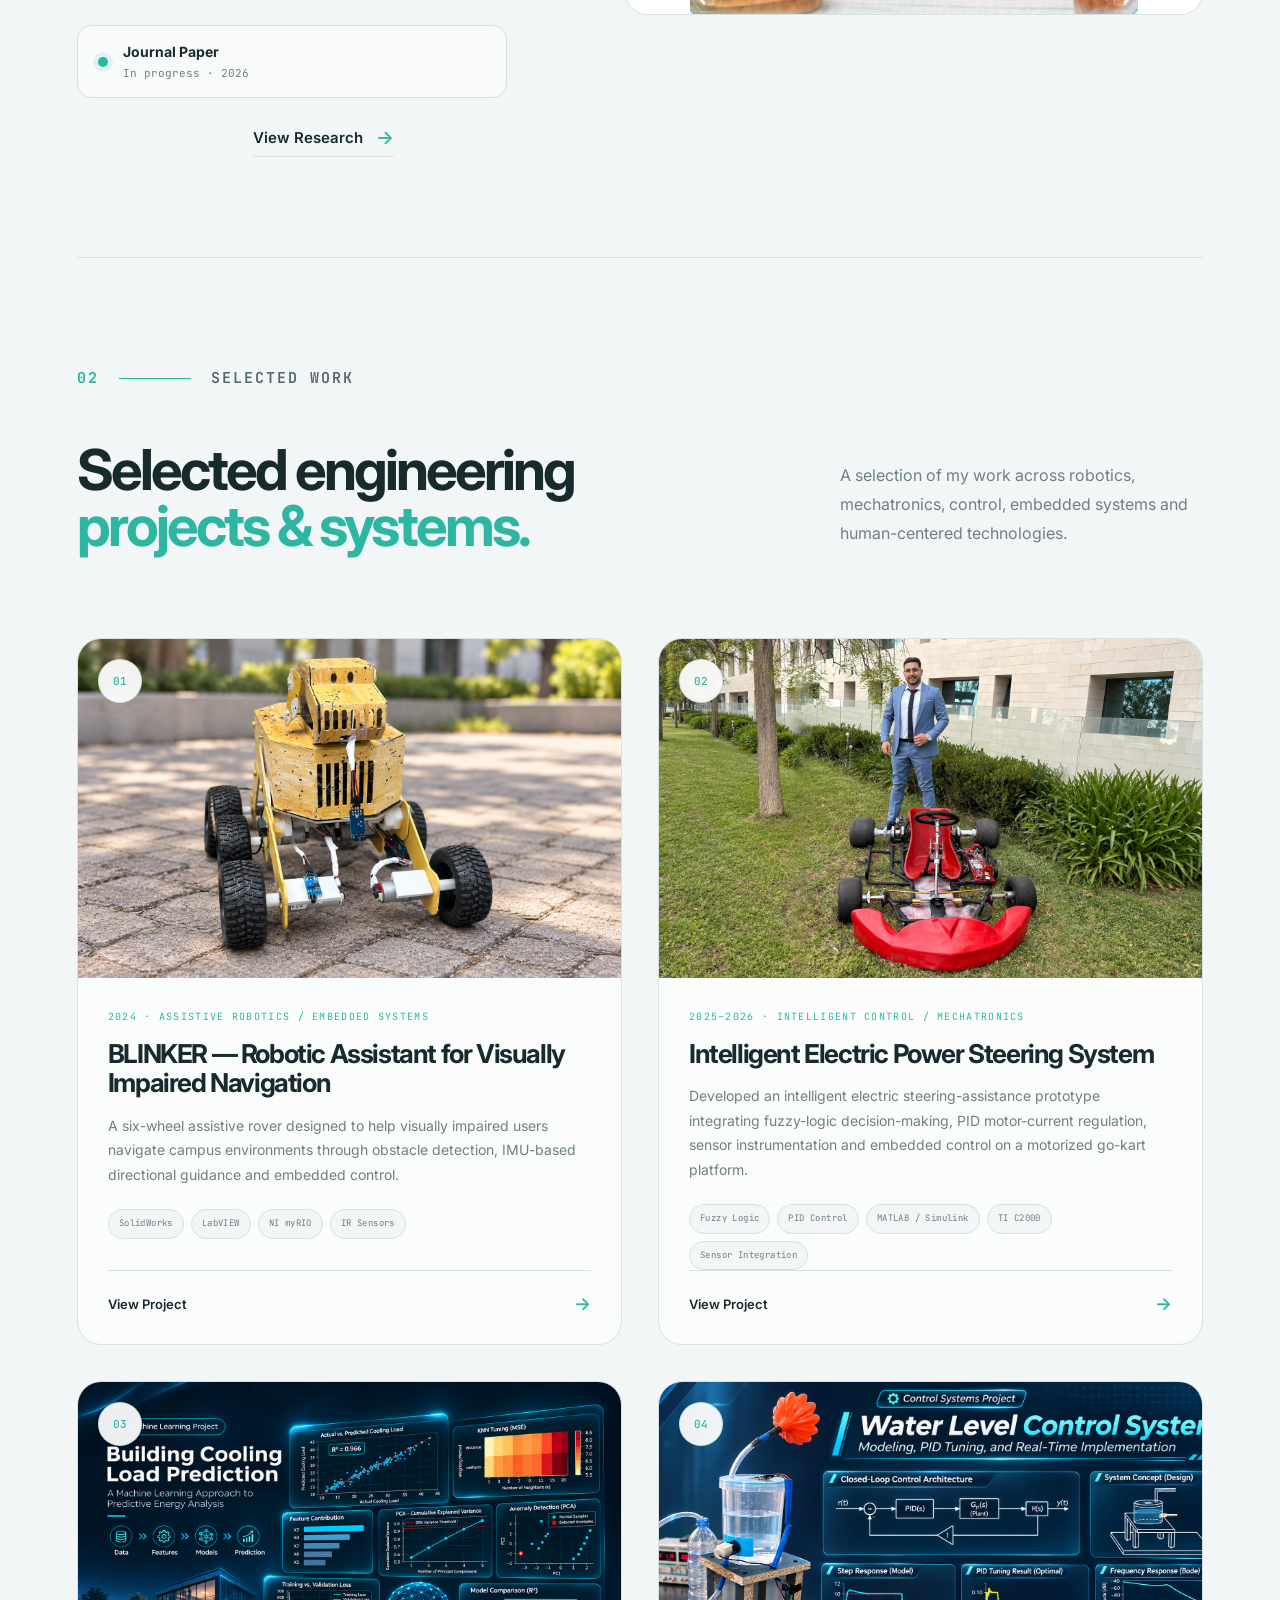
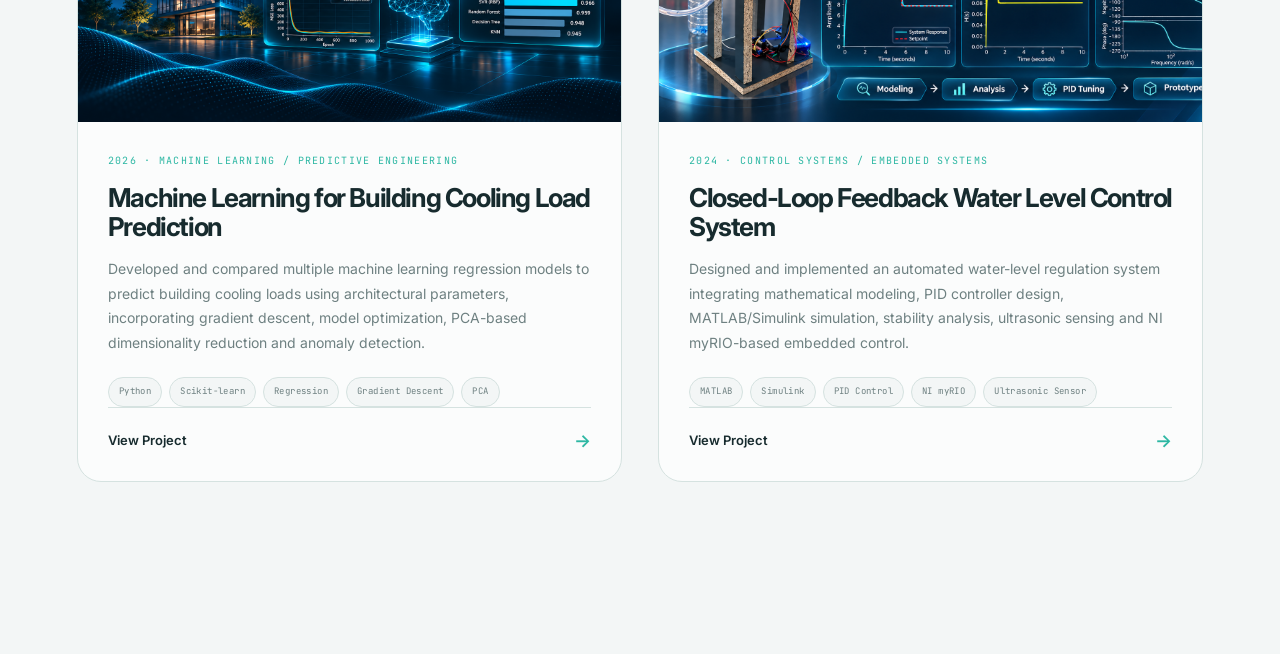
==== commit 3e64964c: "Update index.html" ====
--- a/index.html
+++ b/index.html
@@ -520,57 +520,74 @@
 
 
 
-                <!-- PROJECT 04 -->
-
-                <article class="project-card">
-
+                
+            <!-- =====================================
+                 PROJECT 04 — WATER LEVEL CONTROL
+            ===================================== -->
+            
+            <article class="project-card">
+            
+                <a
+                    href="projects/project-04.html"
+                    class="project-card-image"
+                >
+            
+                    <img
+                        src="assets/images/water-level/water-level-project-cover.png"
+                        alt="Closed-loop water level control system with PID controller, MATLAB simulation and physical prototype"
+                    >
+            
+                    <span class="project-number">
+                        04
+                    </span>
+            
+                </a>
+            
+            
+                <div class="project-card-content">
+            
+                    <div class="project-card-meta">
+                        2024 · CONTROL SYSTEMS / EMBEDDED SYSTEMS
+                    </div>
+            
+            
+                    <h3>
+                        Closed-Loop Feedback Water Level Control System
+                    </h3>
+            
+            
+                    <p>
+                        Designed and implemented an automated water-level
+                        regulation system integrating mathematical modeling,
+                        PID controller design, MATLAB/Simulink simulation,
+                        stability analysis, ultrasonic sensing and NI myRIO-based
+                        embedded control.
+                    </p>
+            
+            
+                    <div class="project-card-tools">
+            
+                        <span>MATLAB</span>
+                        <span>Simulink</span>
+                        <span>PID Control</span>
+                        <span>NI myRIO</span>
+                        <span>Ultrasonic Sensor</span>
+            
+                    </div>
+            
+            
                     <a
                         href="projects/project-04.html"
-                        class="project-card-image"
-                    >
-
-                        <img
-                            src="assets/images/project-04.jpg"
-                            alt="Project 04 preview"
-                        >
-
-                        <span class="project-number">04</span>
-
-                    </a>
-
-                    <div class="project-card-content">
-
-                        <div class="project-card-meta">
-                            2025 · AI / ENGINEERING
-                        </div>
-
-                        <h3>Project Title</h3>
-
-                        <p>
-                            Short introduction explaining what the project does,
-                            the engineering problem addressed and its main purpose.
-                        </p>
-
-                        <div class="project-card-tools">
-                            <span>Python</span>
-                            <span>Machine Learning</span>
-                        </div>
-
-                        <a
-                            href="projects/project-04.html"
-                            class="project-card-link"
-                        >
-                            View Project
-                            <span>→</span>
-                        </a>
-
-                    </div>
-
-                </article>
-
-            </div>
-
-        </section>
+                        class="project-card-link"
+                    >
+                        View Project
+                        <span>→</span>
+                    </a>
+            
+                </div>
+            
+            </article>
+            
 
 
         <!-- =========================
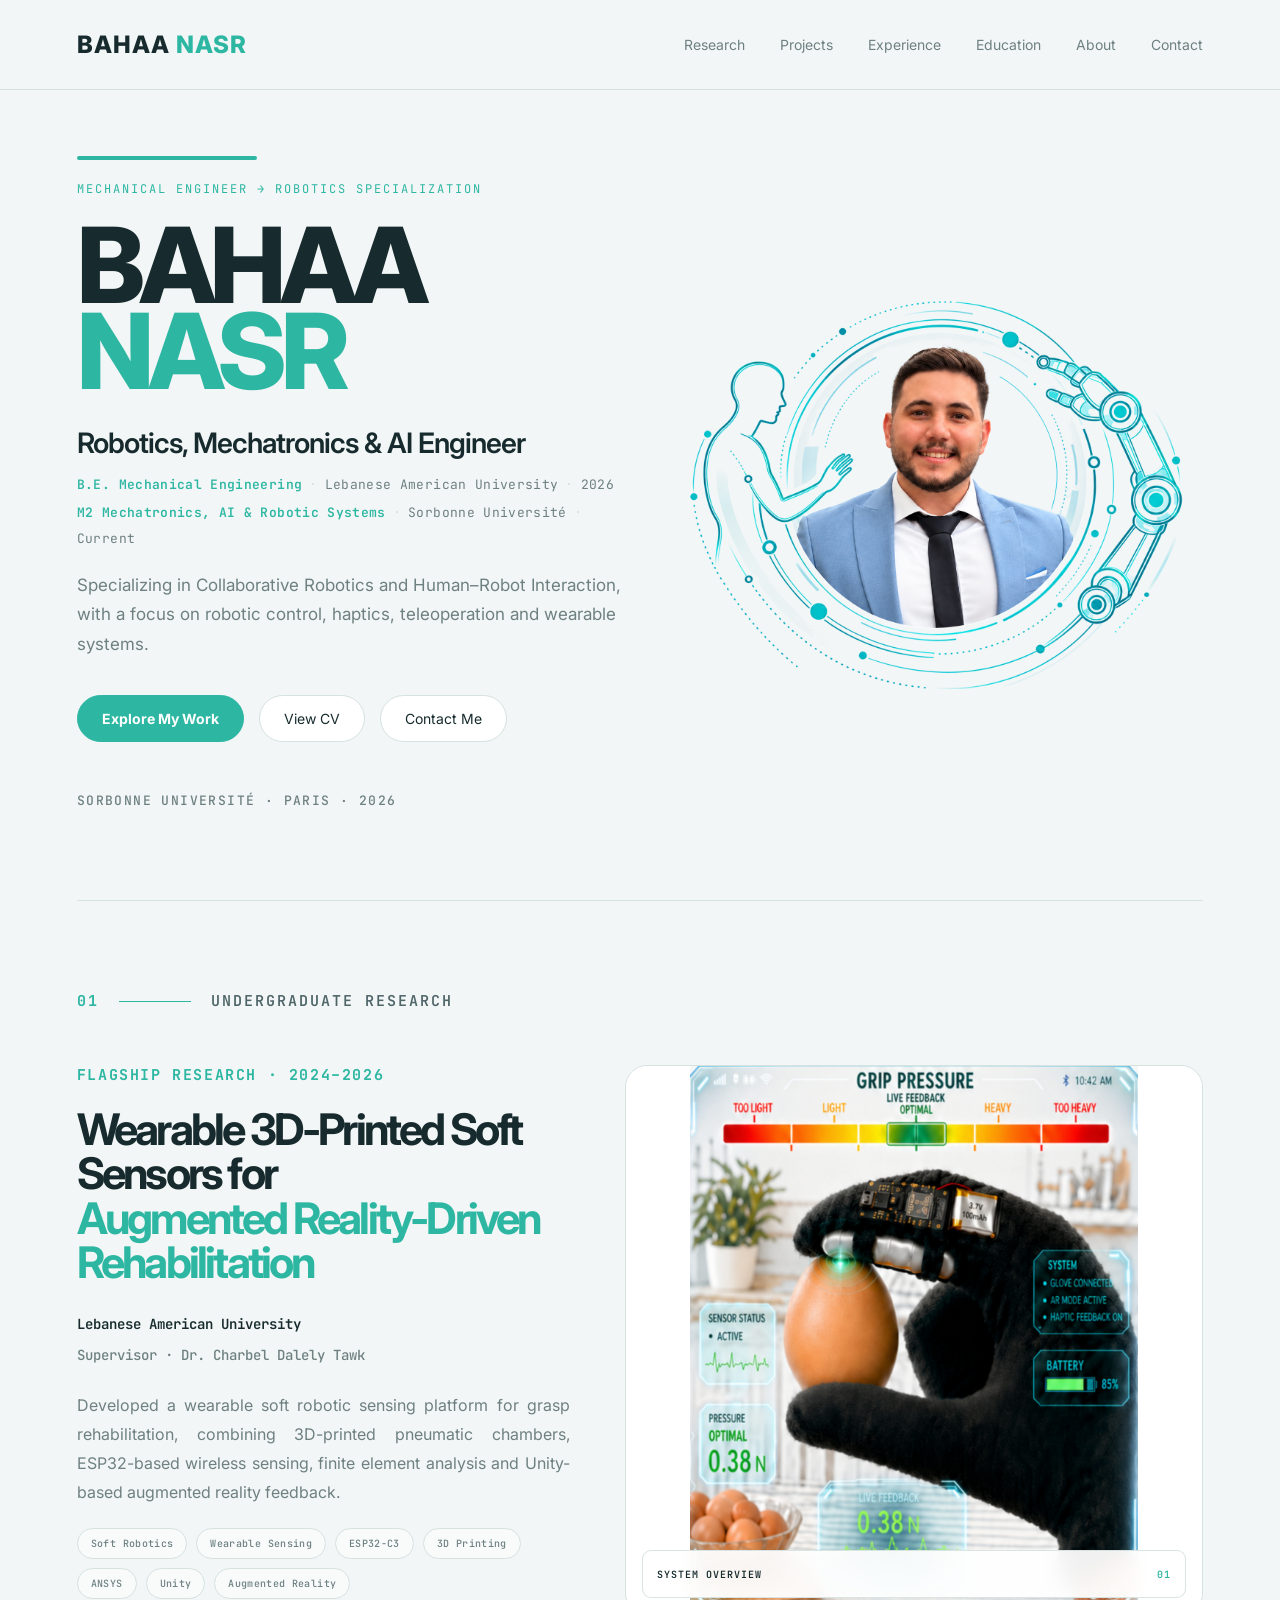
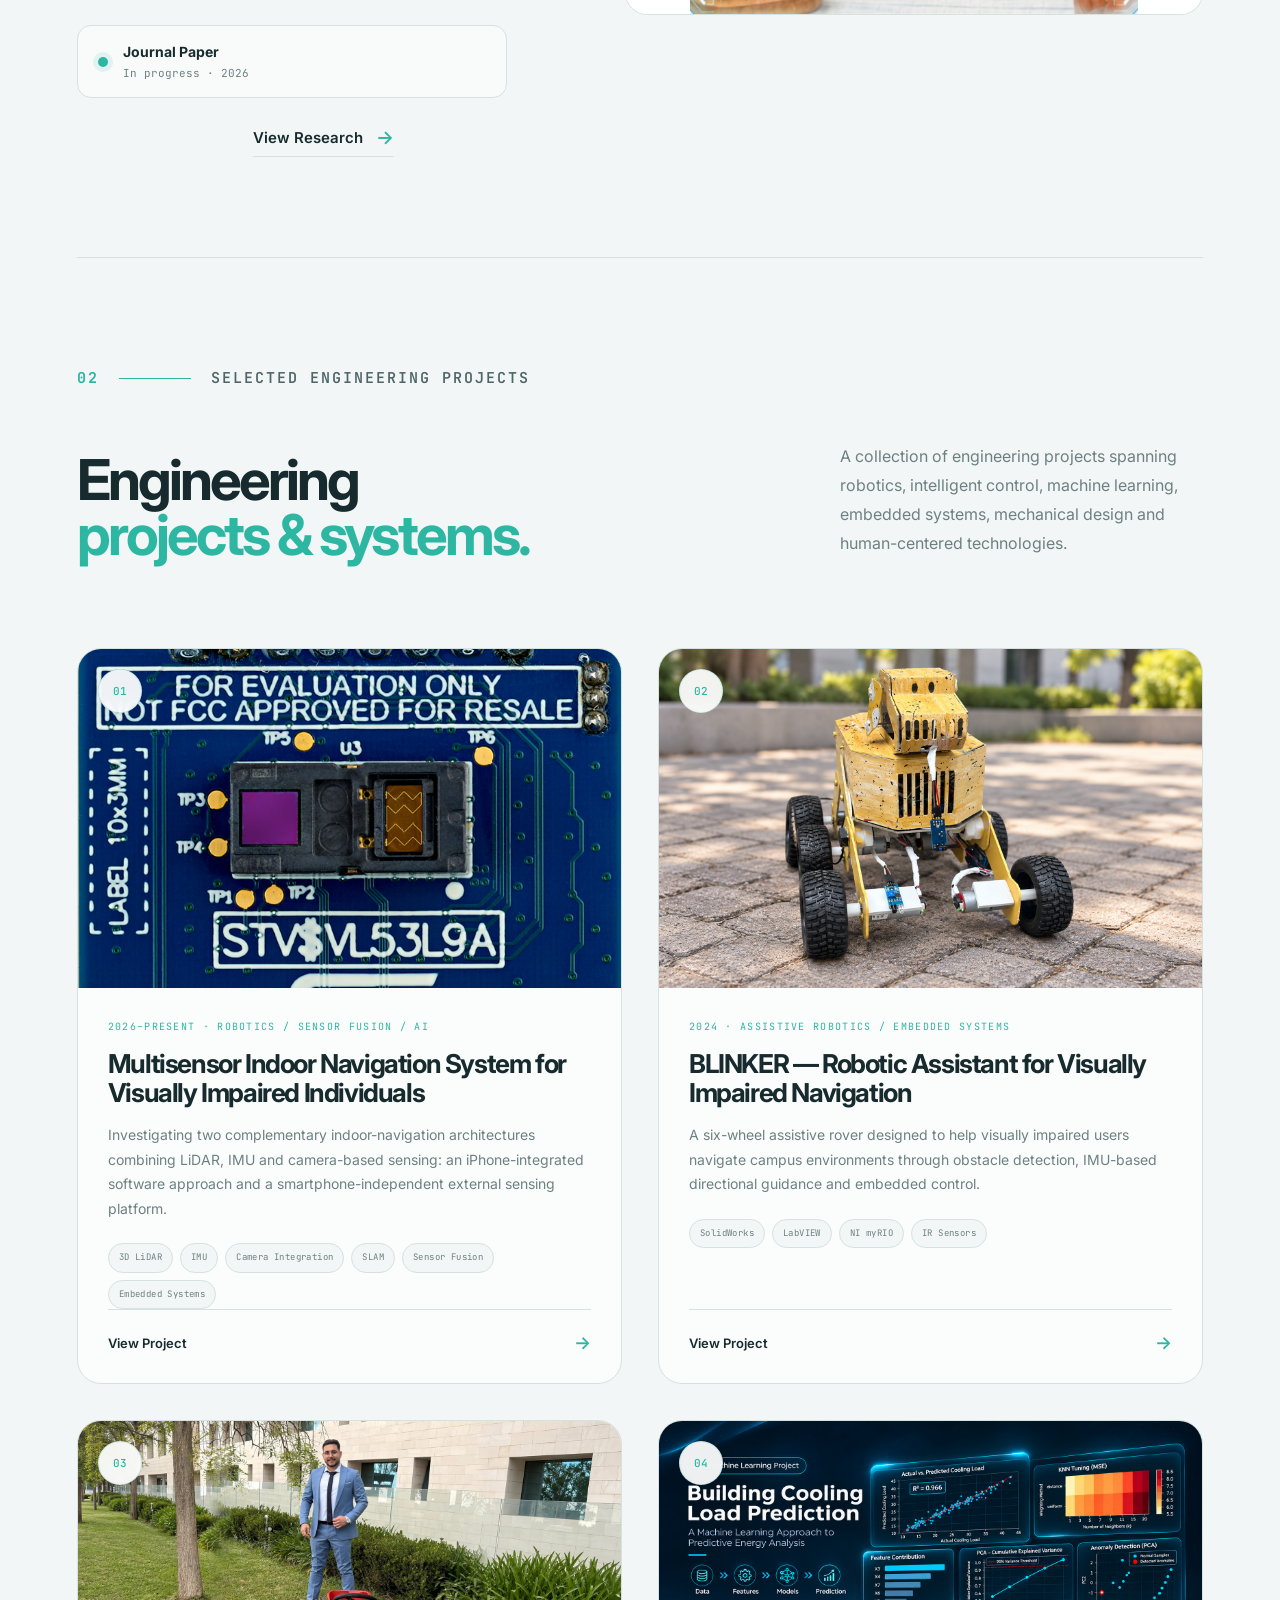
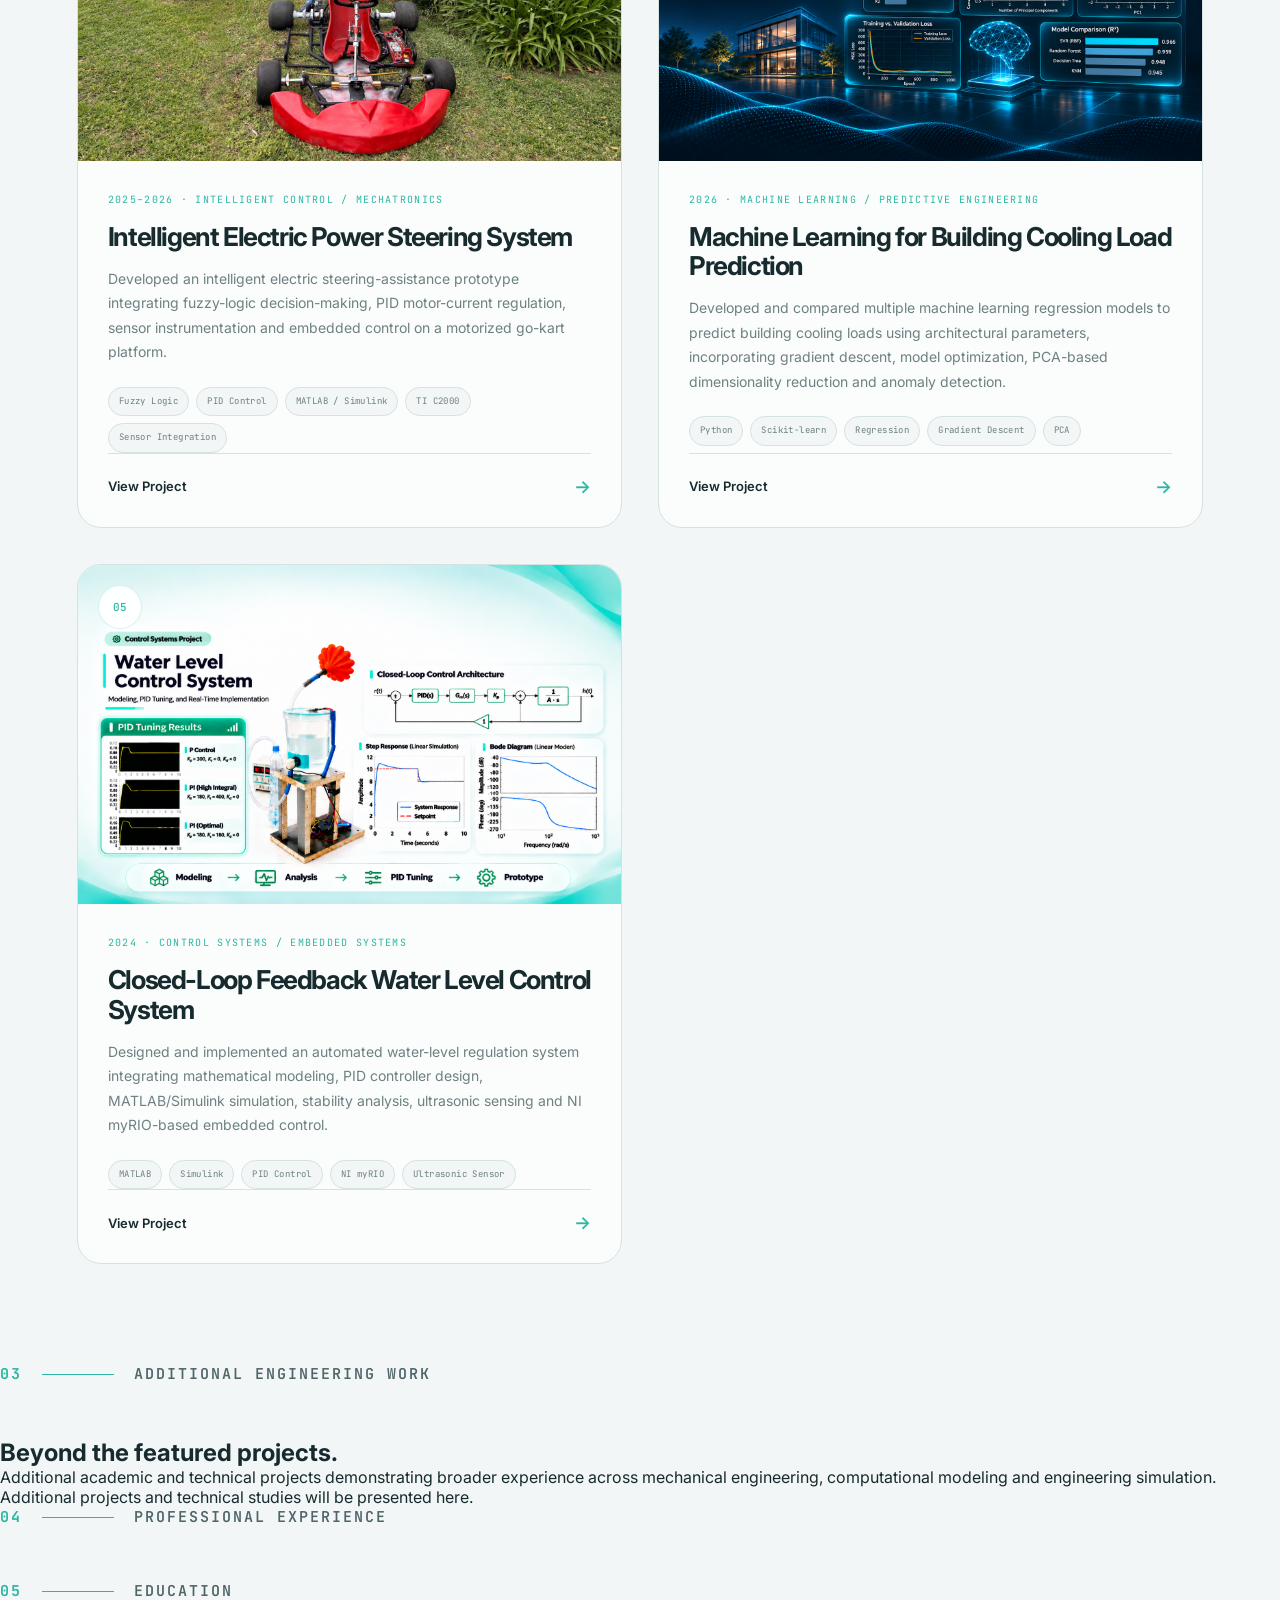
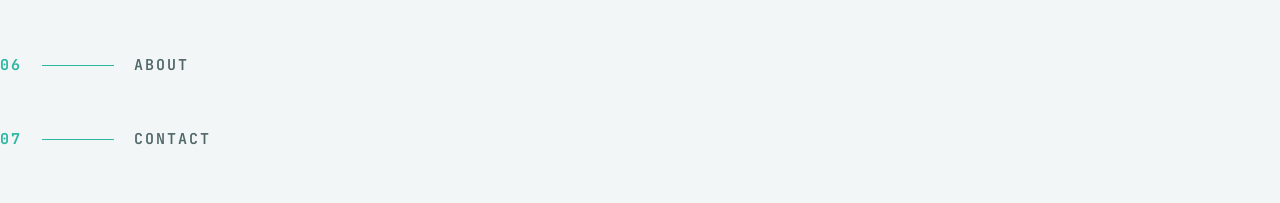
==== commit 7fbe3f3e: "Update index.html" ====
--- a/index.html
+++ b/index.html
@@ -8,14 +8,17 @@
 
     <title>Bahaa Nasr | Robotics & Mechatronics Engineer</title>
 
-    <link rel="stylesheet" href="style.css?v=5">
+    <meta name="description"
+        content="Bahaa Nasr — Robotics, Mechatronics and AI Engineer specializing in robotics, intelligent control, embedded systems and human-robot interaction.">
+
+    <link rel="stylesheet" href="style.css?v=6">
 </head>
 
 <body>
 
-    <!-- =========================
-         NAVBAR
-    ========================== -->
+    <!-- =====================================
+         NAVIGATION
+    ===================================== -->
 
     <header class="navbar">
 
@@ -25,8 +28,9 @@
 
         <nav class="nav-links">
             <a href="#research">Research</a>
-            <a href="#work">Work</a>
+            <a href="#work">Projects</a>
             <a href="#experience">Experience</a>
+            <a href="#education">Education</a>
             <a href="#about">About</a>
             <a href="#contact">Contact</a>
         </nav>
@@ -36,9 +40,9 @@
 
     <main>
 
-        <!-- =========================
+        <!-- =====================================
              HERO
-        ========================== -->
+        ===================================== -->
 
         <section class="hero">
 
@@ -57,6 +61,7 @@
                     Robotics, Mechatronics & AI Engineer
                 </h2>
 
+
                 <!-- EDUCATION -->
 
                 <div class="hero-credentials">
@@ -79,6 +84,7 @@
 
                     </div>
 
+
                     <div class="credential-item">
 
                         <span class="credential-degree">
@@ -98,17 +104,19 @@
                     </div>
 
                 </div>
+
 
                 <p class="hero-description">
                     Specializing in Collaborative Robotics and Human–Robot Interaction,
                     with a focus on robotic control, haptics, teleoperation and wearable systems.
                 </p>
 
+
                 <!-- HERO BUTTONS -->
 
                 <div class="hero-buttons">
 
-                    <a href="#research" class="btn btn-primary">
+                    <a href="#work" class="btn btn-primary">
                         Explore My Work
                     </a>
 
@@ -121,6 +129,7 @@
                     </a>
 
                 </div>
+
 
                 <div class="hero-location">
                     SORBONNE UNIVERSITÉ · PARIS · 2026
@@ -148,9 +157,10 @@
         </section>
 
 
-        <!-- =========================
+
+        <!-- =====================================
              UNDERGRADUATE RESEARCH
-        ========================== -->
+        ===================================== -->
 
         <section class="research-section" id="research">
 
@@ -169,6 +179,7 @@
 
             <div class="research-layout">
 
+
                 <!-- RESEARCH INFORMATION -->
 
                 <div class="research-content">
@@ -177,13 +188,17 @@
                         FLAGSHIP RESEARCH · 2024–2026
                     </div>
 
+
                     <h2 class="research-title">
+
                         Wearable 3D-Printed Soft Sensors for
 
                         <span>
                             Augmented Reality-Driven Rehabilitation
                         </span>
+
                     </h2>
+
 
                     <div class="research-details">
 
@@ -197,12 +212,16 @@
 
                     </div>
 
+
                     <p class="research-description">
+
                         Developed a wearable soft robotic sensing platform for grasp
                         rehabilitation, combining 3D-printed pneumatic chambers,
                         ESP32-based wireless sensing, finite element analysis and
                         Unity-based augmented reality feedback.
+
                     </p>
+
 
                     <div class="research-tags">
 
@@ -216,6 +235,7 @@
 
                     </div>
 
+
                     <div class="research-publication">
 
                         <span class="publication-dot"></span>
@@ -233,16 +253,20 @@
                         </div>
 
                     </div>
+
 
                     <a
                         href="research/research-01.html"
                         class="research-link"
                     >
+
                         View Research
                         <span>→</span>
+
                     </a>
 
                 </div>
+
 
 
                 <!-- RESEARCH VISUAL -->
@@ -277,12 +301,14 @@
         </section>
 
 
-        <!-- =========================
-             SELECTED WORK
-        ========================== -->
+
+        <!-- =====================================
+             SELECTED ENGINEERING PROJECTS
+        ===================================== -->
 
         <section class="work-section" id="work">
 
+
             <div class="section-heading">
 
                 <span class="section-number">02</span>
@@ -290,37 +316,127 @@
                 <span class="section-line"></span>
 
                 <span class="section-label">
-                    SELECTED WORK
+                    SELECTED ENGINEERING PROJECTS
                 </span>
 
             </div>
 
 
+
             <!-- WORK INTRODUCTION -->
 
             <div class="work-intro">
 
                 <h2>
-                    Selected engineering
+
+                    Engineering
                     <span>projects & systems.</span>
+
                 </h2>
 
+
                 <p>
-                    A selection of my work across robotics, mechatronics,
-                    control, embedded systems and human-centered technologies.
+
+                    A collection of engineering projects spanning
+                    robotics, intelligent control, machine learning,
+                    embedded systems, mechanical design and
+                    human-centered technologies.
+
                 </p>
 
             </div>
 
 
-            <!-- =========================
+
+            <!-- =====================================
                  PROJECT GRID
-            ========================== -->
+            ===================================== -->
 
             <div class="projects-grid">
 
 
-                <!-- PROJECT 01 — BLINKER -->
+
+                <!-- =====================================
+                     PROJECT 01 — SORBONNE
+                ===================================== -->
+
+                <article class="project-card">
+
+                    <a
+                        href="projects/sorbonne-indoor-navigation.html"
+                        class="project-card-image"
+                    >
+
+                        <img
+                            src="assets/images/sorbonne/steval-vl53l9-board.png"
+                            alt="STMicroelectronics STEVAL-VL53L9 LiDAR evaluation board used in the Sorbonne indoor navigation project"
+                        >
+
+                        <span class="project-number">
+                            01
+                        </span>
+
+                        <span class="project-status">
+                            ONGOING
+                        </span>
+
+                    </a>
+
+
+                    <div class="project-card-content">
+
+
+                        <div class="project-card-meta">
+                            2026–PRESENT · ROBOTICS / SENSOR FUSION / AI
+                        </div>
+
+
+                        <h3>
+                            Multisensor Indoor Navigation System for Visually Impaired Individuals
+                        </h3>
+
+
+                        <p>
+
+                            Investigating two complementary indoor-navigation
+                            architectures combining LiDAR, IMU and camera-based
+                            sensing: an iPhone-integrated software approach
+                            and a smartphone-independent external sensing platform.
+
+                        </p>
+
+
+                        <div class="project-card-tools">
+
+                            <span>3D LiDAR</span>
+                            <span>IMU</span>
+                            <span>Camera Integration</span>
+                            <span>SLAM</span>
+                            <span>Sensor Fusion</span>
+                            <span>Embedded Systems</span>
+
+                        </div>
+
+
+                        <a
+                            href="projects/sorbonne-indoor-navigation.html"
+                            class="project-card-link"
+                        >
+
+                            View Project
+                            <span>→</span>
+
+                        </a>
+
+                    </div>
+
+                </article>
+
+
+
+                <!-- =====================================
+                     PROJECT 02 — BLINKER
+                ===================================== -->
 
                 <article class="project-card">
 
@@ -336,13 +452,14 @@
                         >
 
                         <span class="project-number">
-                            01
+                            02
                         </span>
 
                     </a>
 
 
                     <div class="project-card-content">
+
 
                         <div class="project-card-meta">
                             2024 · ASSISTIVE ROBOTICS / EMBEDDED SYSTEMS
@@ -355,9 +472,12 @@
 
 
                         <p>
-                            A six-wheel assistive rover designed to help visually impaired
-                            users navigate campus environments through obstacle detection,
-                            IMU-based directional guidance and embedded control.
+
+                            A six-wheel assistive rover designed to help visually
+                            impaired users navigate campus environments through
+                            obstacle detection, IMU-based directional guidance
+                            and embedded control.
+
                         </p>
 
 
@@ -375,8 +495,10 @@
                             href="projects/project-01.html"
                             class="project-card-link"
                         >
+
                             View Project
                             <span>→</span>
+
                         </a>
 
                     </div>
@@ -384,8 +506,9 @@
                 </article>
 
 
+
                 <!-- =====================================
-                     PROJECT 02 — INTELLIGENT EPS
+                     PROJECT 03 — INTELLIGENT EPS
                 ===================================== -->
 
                 <article class="project-card">
@@ -401,13 +524,14 @@
                         >
 
                         <span class="project-number">
-                            02
+                            03
                         </span>
 
                     </a>
 
 
                     <div class="project-card-content">
+
 
                         <div class="project-card-meta">
                             2025–2026 · INTELLIGENT CONTROL / MECHATRONICS
@@ -420,10 +544,12 @@
 
 
                         <p>
+
                             Developed an intelligent electric steering-assistance
                             prototype integrating fuzzy-logic decision-making,
                             PID motor-current regulation, sensor instrumentation
                             and embedded control on a motorized go-kart platform.
+
                         </p>
 
 
@@ -442,8 +568,10 @@
                             href="projects/project-02.html"
                             class="project-card-link"
                         >
+
                             View Project
                             <span>→</span>
+
                         </a>
 
                     </div>
@@ -451,164 +579,324 @@
                 </article>
 
 
-                
-            <!-- =====================================
-                 PROJECT 03 — MACHINE LEARNING
-            ===================================== -->
-            
-            <article class="project-card">
-            
-                <a
-                    href="projects/project-03.html"
-                    class="project-card-image"
-                >
-            
-                    <img
-                        src="assets/images/ml/ml-project-cover.png"
-                        alt="Machine learning dashboard illustrating building cooling load prediction and model analysis"
-                    >
-            
-                    <span class="project-number">
-                        03
-                    </span>
-            
-                </a>
-            
-            
-                <div class="project-card-content">
-            
-                    <div class="project-card-meta">
-                        2026 · MACHINE LEARNING / PREDICTIVE ENGINEERING
-                    </div>
-            
-            
-                    <h3>
-                        Machine Learning for Building Cooling Load Prediction
-                    </h3>
-            
-            
-                    <p>
-                        Developed and compared multiple machine learning regression
-                        models to predict building cooling loads using architectural
-                        parameters, incorporating gradient descent, model optimization,
-                        PCA-based dimensionality reduction and anomaly detection.
-                    </p>
-            
-            
-                    <div class="project-card-tools">
-            
-                        <span>Python</span>
-                        <span>Scikit-learn</span>
-                        <span>Regression</span>
-                        <span>Gradient Descent</span>
-                        <span>PCA</span>
-            
-                    </div>
-            
-            
+
+                <!-- =====================================
+                     PROJECT 04 — MACHINE LEARNING
+                ===================================== -->
+
+                <article class="project-card">
+
                     <a
                         href="projects/project-03.html"
-                        class="project-card-link"
+                        class="project-card-image"
                     >
-                        View Project
-                        <span>→</span>
+
+                        <img
+                            src="assets/images/ml/ml-project-cover.png"
+                            alt="Machine learning project cover illustrating building cooling load prediction and model analysis"
+                        >
+
+                        <span class="project-number">
+                            04
+                        </span>
+
                     </a>
-            
-                </div>
-            
-            </article>
-
-
-
-                
-            <!-- =====================================
-                 PROJECT 04 — WATER LEVEL CONTROL
-            ===================================== -->
-            
-            <article class="project-card">
-            
-                <a
-                    href="projects/project-04.html"
-                    class="project-card-image"
-                >
-            
-                    <img
-                        src="assets/images/water-level/water-level-project-cover.png"
-                        alt="Closed-loop water level control system with PID controller, MATLAB simulation and physical prototype"
-                    >
-            
-                    <span class="project-number">
-                        04
-                    </span>
-            
-                </a>
-            
-            
-                <div class="project-card-content">
-            
-                    <div class="project-card-meta">
-                        2024 · CONTROL SYSTEMS / EMBEDDED SYSTEMS
-                    </div>
-            
-            
-                    <h3>
-                        Closed-Loop Feedback Water Level Control System
-                    </h3>
-            
-            
-                    <p>
-                        Designed and implemented an automated water-level
-                        regulation system integrating mathematical modeling,
-                        PID controller design, MATLAB/Simulink simulation,
-                        stability analysis, ultrasonic sensing and NI myRIO-based
-                        embedded control.
-                    </p>
-            
-            
-                    <div class="project-card-tools">
-            
-                        <span>MATLAB</span>
-                        <span>Simulink</span>
-                        <span>PID Control</span>
-                        <span>NI myRIO</span>
-                        <span>Ultrasonic Sensor</span>
-            
-                    </div>
-            
-            
+
+
+                    <div class="project-card-content">
+
+
+                        <div class="project-card-meta">
+                            2026 · MACHINE LEARNING / PREDICTIVE ENGINEERING
+                        </div>
+
+
+                        <h3>
+                            Machine Learning for Building Cooling Load Prediction
+                        </h3>
+
+
+                        <p>
+
+                            Developed and compared multiple machine learning
+                            regression models to predict building cooling loads
+                            using architectural parameters, incorporating
+                            gradient descent, model optimization, PCA-based
+                            dimensionality reduction and anomaly detection.
+
+                        </p>
+
+
+                        <div class="project-card-tools">
+
+                            <span>Python</span>
+                            <span>Scikit-learn</span>
+                            <span>Regression</span>
+                            <span>Gradient Descent</span>
+                            <span>PCA</span>
+
+                        </div>
+
+
+                        <a
+                            href="projects/project-03.html"
+                            class="project-card-link"
+                        >
+
+                            View Project
+                            <span>→</span>
+
+                        </a>
+
+                    </div>
+
+                </article>
+
+
+
+                <!-- =====================================
+                     PROJECT 05 — WATER LEVEL CONTROL
+                ===================================== -->
+
+                <article class="project-card">
+
                     <a
                         href="projects/project-04.html"
-                        class="project-card-link"
+                        class="project-card-image"
                     >
-                        View Project
-                        <span>→</span>
+
+                        <img
+                            src="assets/images/water-level/water-level-project-cover.png"
+                            alt="Closed-loop water level control system with PID controller, MATLAB simulation and physical prototype"
+                        >
+
+                        <span class="project-number">
+                            05
+                        </span>
+
                     </a>
-            
-                </div>
-            
-            </article>
-            
-
-
-        <!-- =========================
+
+
+                    <div class="project-card-content">
+
+
+                        <div class="project-card-meta">
+                            2024 · CONTROL SYSTEMS / EMBEDDED SYSTEMS
+                        </div>
+
+
+                        <h3>
+                            Closed-Loop Feedback Water Level Control System
+                        </h3>
+
+
+                        <p>
+
+                            Designed and implemented an automated water-level
+                            regulation system integrating mathematical modeling,
+                            PID controller design, MATLAB/Simulink simulation,
+                            stability analysis, ultrasonic sensing and NI
+                            myRIO-based embedded control.
+
+                        </p>
+
+
+                        <div class="project-card-tools">
+
+                            <span>MATLAB</span>
+                            <span>Simulink</span>
+                            <span>PID Control</span>
+                            <span>NI myRIO</span>
+                            <span>Ultrasonic Sensor</span>
+
+                        </div>
+
+
+                        <a
+                            href="projects/project-04.html"
+                            class="project-card-link"
+                        >
+
+                            View Project
+                            <span>→</span>
+
+                        </a>
+
+                    </div>
+
+                </article>
+
+
+
+                <!-- =====================================
+                     FUTURE FLAGSHIP PROJECTS
+                     Added after their pages and visuals
+                     are prepared.
+                ===================================== -->
+
+                <!-- PROJECT 06 — INDUSTRIAL AUTOMATION -->
+
+                <!-- PROJECT 07 — FORMULA STUDENT CHASSIS -->
+
+                <!-- PROJECT 08 — DISK SORTING MACHINE -->
+
+                <!-- PROJECT 09 — RACE CAR CFD -->
+
+                <!-- PROJECT 10 — MICRO-TEXTURING -->
+
+
+            </div>
+
+        </section>
+
+
+
+        <!-- =====================================
+             ADDITIONAL ENGINEERING WORK
+             To be populated after project selection
+             and media preparation.
+        ===================================== -->
+
+        <section
+            class="additional-work-section"
+            id="additional-work"
+        >
+
+            <div class="section-heading">
+
+                <span class="section-number">03</span>
+
+                <span class="section-line"></span>
+
+                <span class="section-label">
+                    ADDITIONAL ENGINEERING WORK
+                </span>
+
+            </div>
+
+
+            <div class="additional-work-intro">
+
+                <h2>
+                    Beyond the
+                    <span>featured projects.</span>
+                </h2>
+
+
+                <p>
+
+                    Additional academic and technical projects
+                    demonstrating broader experience across
+                    mechanical engineering, computational
+                    modeling and engineering simulation.
+
+                </p>
+
+            </div>
+
+
+            <!-- Additional project cards will be added
+                 after their visual assets are organized. -->
+
+            <div class="additional-work-placeholder">
+
+                <p>
+                    Additional projects and technical studies
+                    will be presented here.
+                </p>
+
+            </div>
+
+        </section>
+
+
+
+        <!-- =====================================
              EXPERIENCE
-        ========================== -->
-
-        <section id="experience"></section>
-
-
-        <!-- =========================
+        ===================================== -->
+
+        <section id="experience" class="placeholder-section">
+
+            <div class="section-heading">
+
+                <span class="section-number">04</span>
+
+                <span class="section-line"></span>
+
+                <span class="section-label">
+                    PROFESSIONAL EXPERIENCE
+                </span>
+
+            </div>
+
+        </section>
+
+
+
+        <!-- =====================================
+             EDUCATION
+        ===================================== -->
+
+        <section id="education" class="placeholder-section">
+
+            <div class="section-heading">
+
+                <span class="section-number">05</span>
+
+                <span class="section-line"></span>
+
+                <span class="section-label">
+                    EDUCATION
+                </span>
+
+            </div>
+
+        </section>
+
+
+
+        <!-- =====================================
              ABOUT
-        ========================== -->
-
-        <section id="about"></section>
-
-
-        <!-- =========================
+        ===================================== -->
+
+        <section id="about" class="placeholder-section">
+
+            <div class="section-heading">
+
+                <span class="section-number">06</span>
+
+                <span class="section-line"></span>
+
+                <span class="section-label">
+                    ABOUT
+                </span>
+
+            </div>
+
+        </section>
+
+
+
+        <!-- =====================================
              CONTACT
-        ========================== -->
-
-        <section id="contact"></section>
+        ===================================== -->
+
+        <section id="contact" class="placeholder-section">
+
+            <div class="section-heading">
+
+                <span class="section-number">07</span>
+
+                <span class="section-line"></span>
+
+                <span class="section-label">
+                    CONTACT
+                </span>
+
+            </div>
+
+        </section>
+
 
     </main>
 
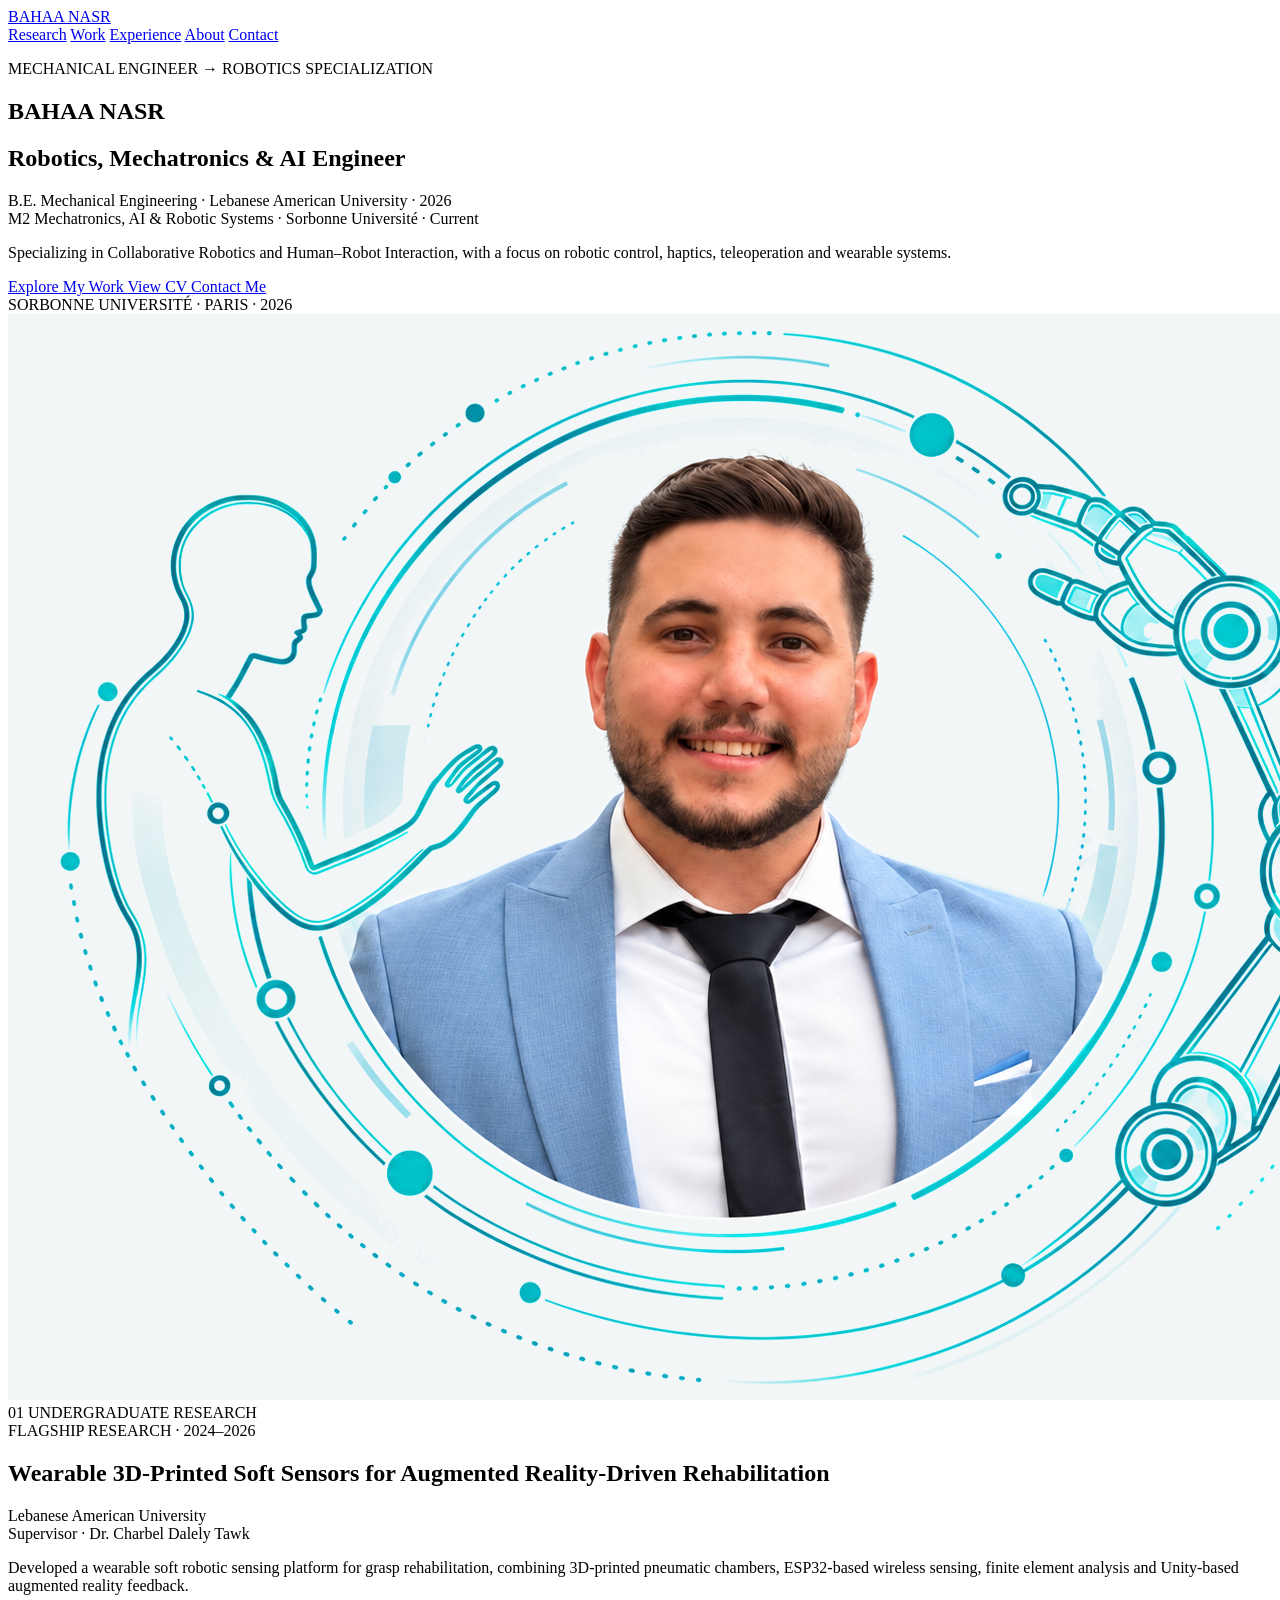
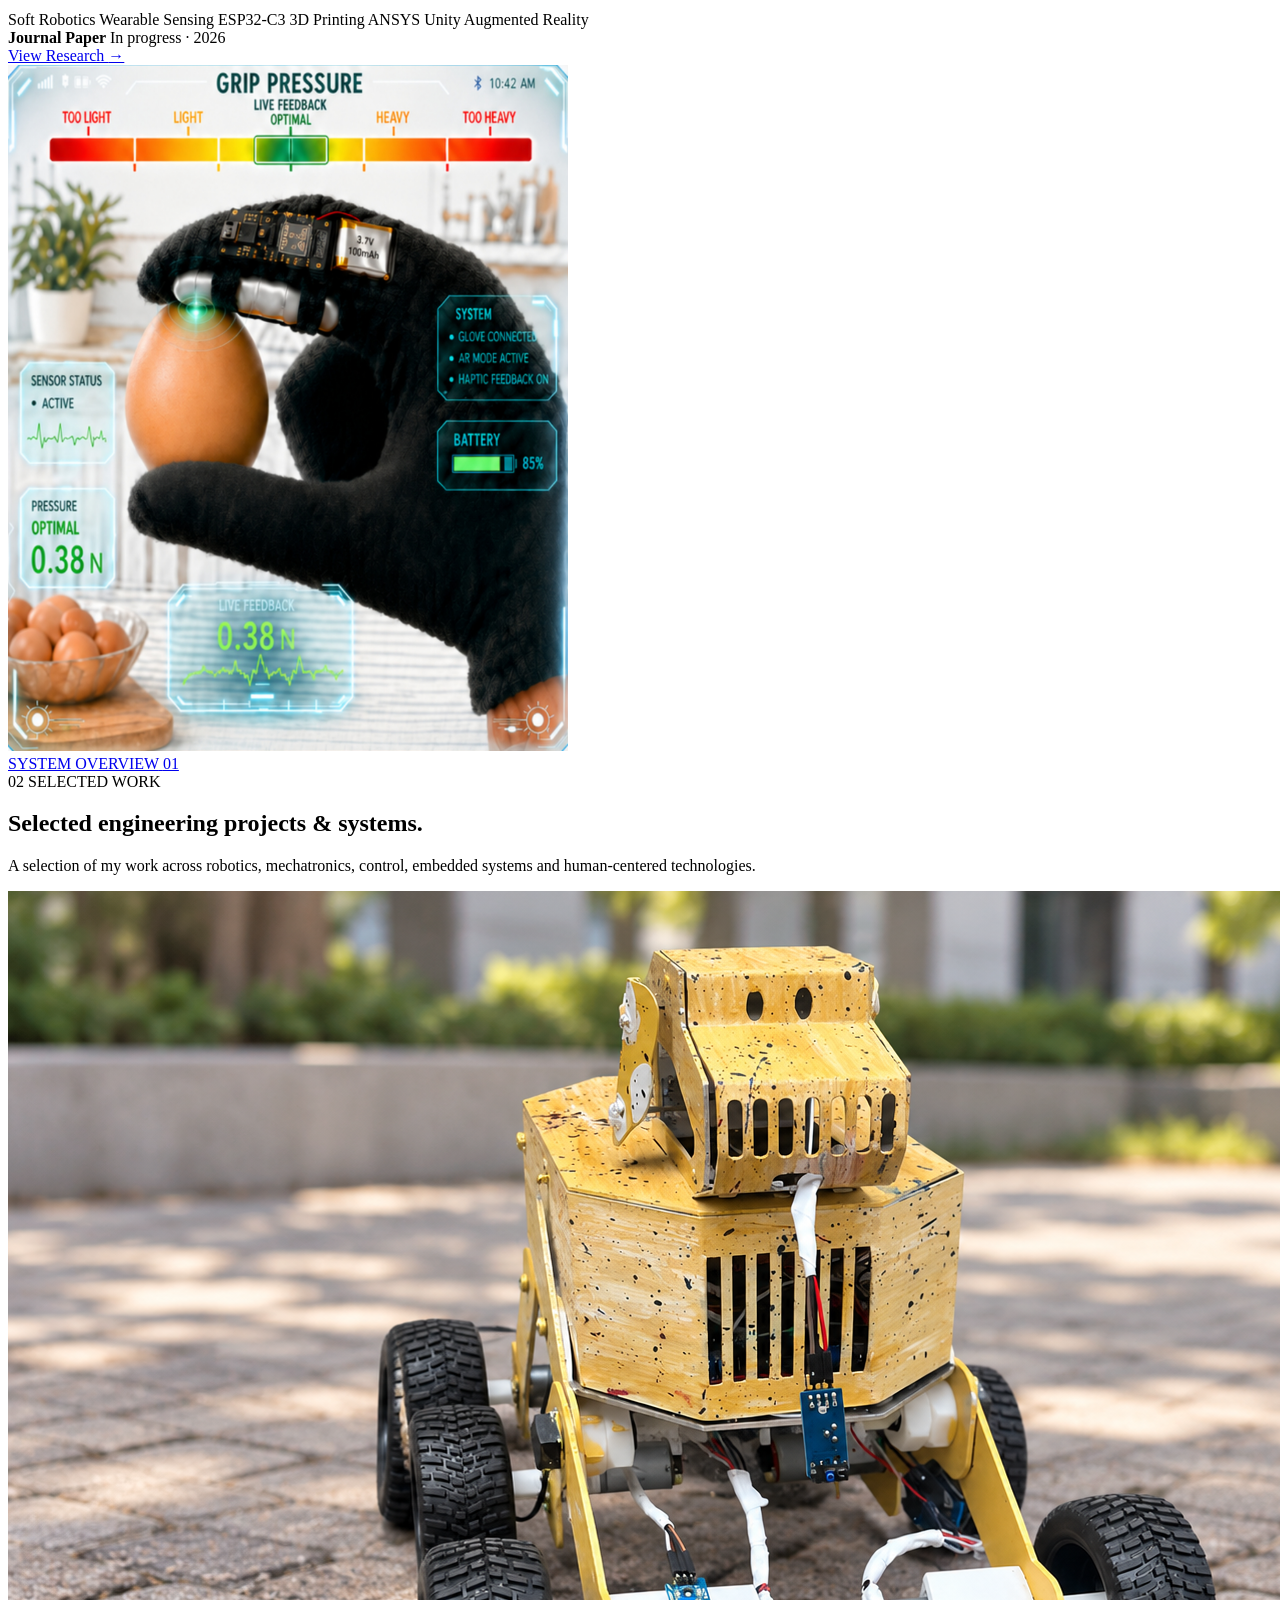
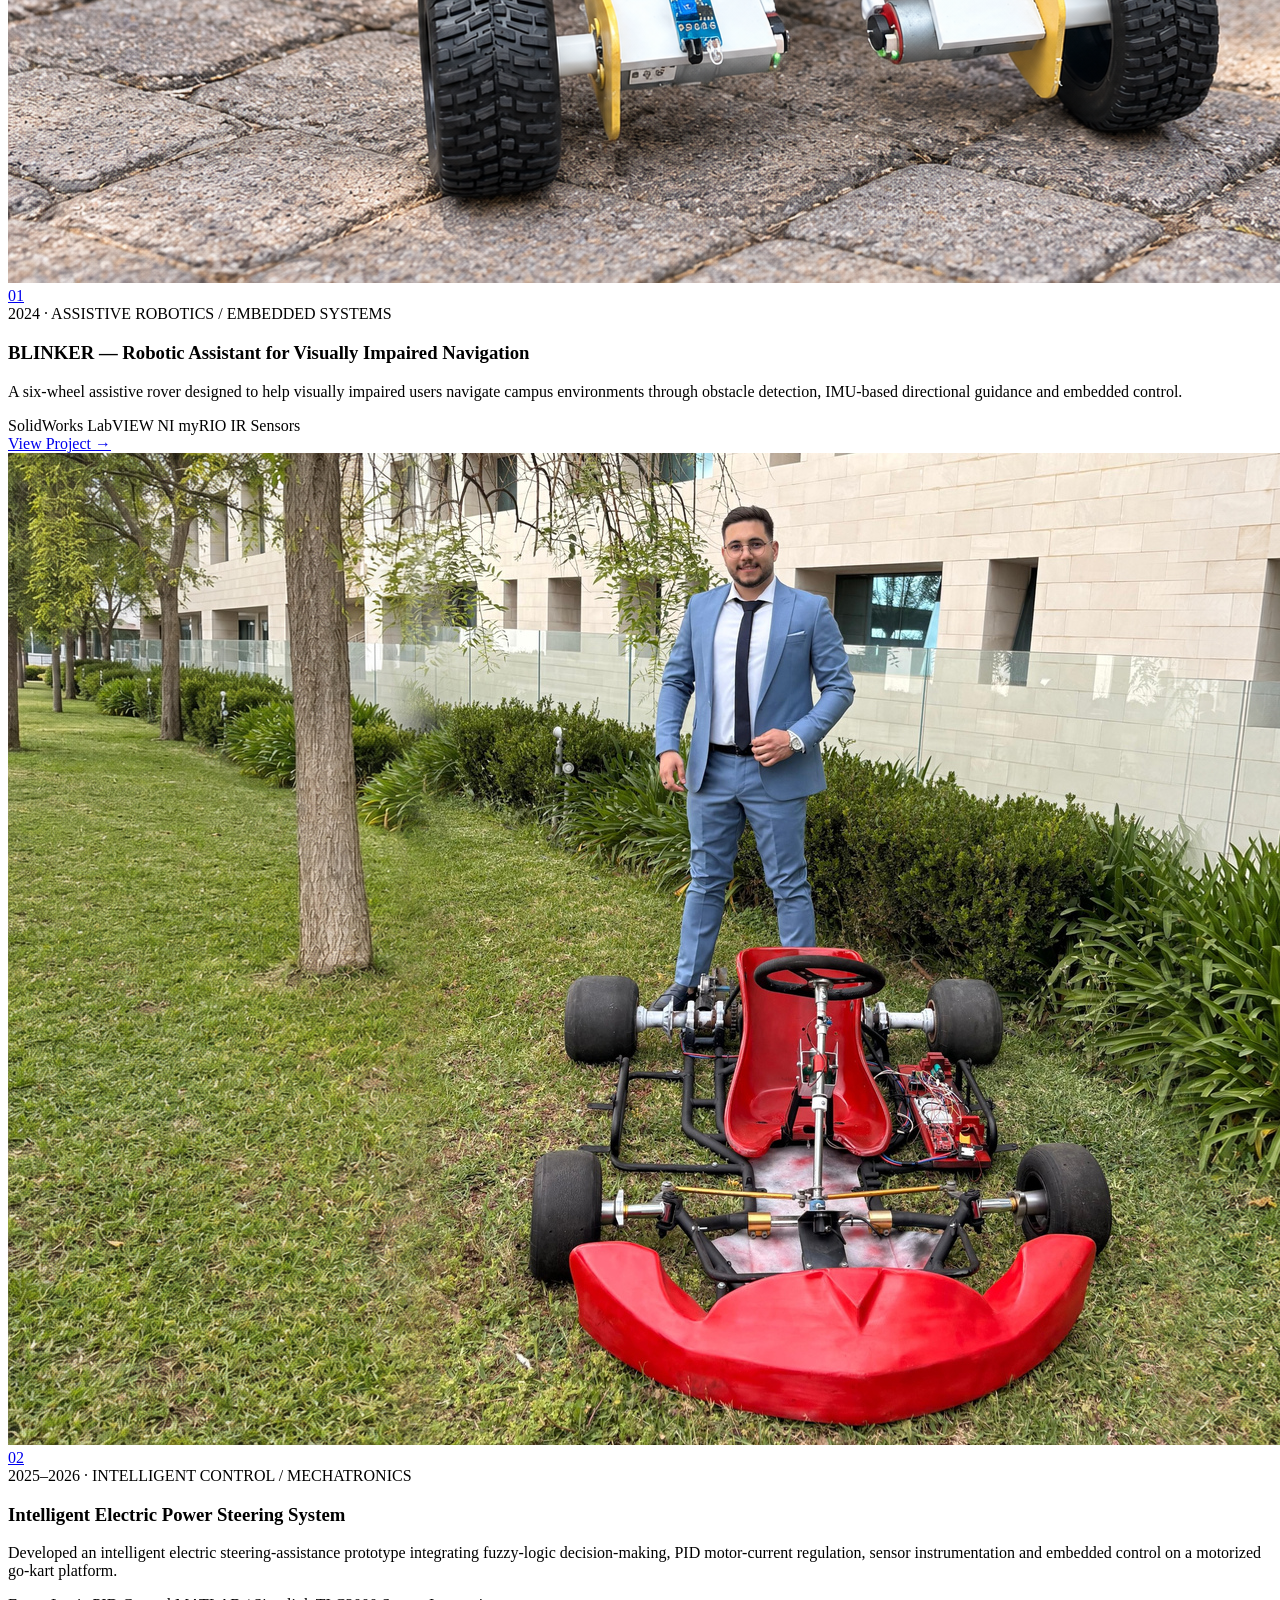
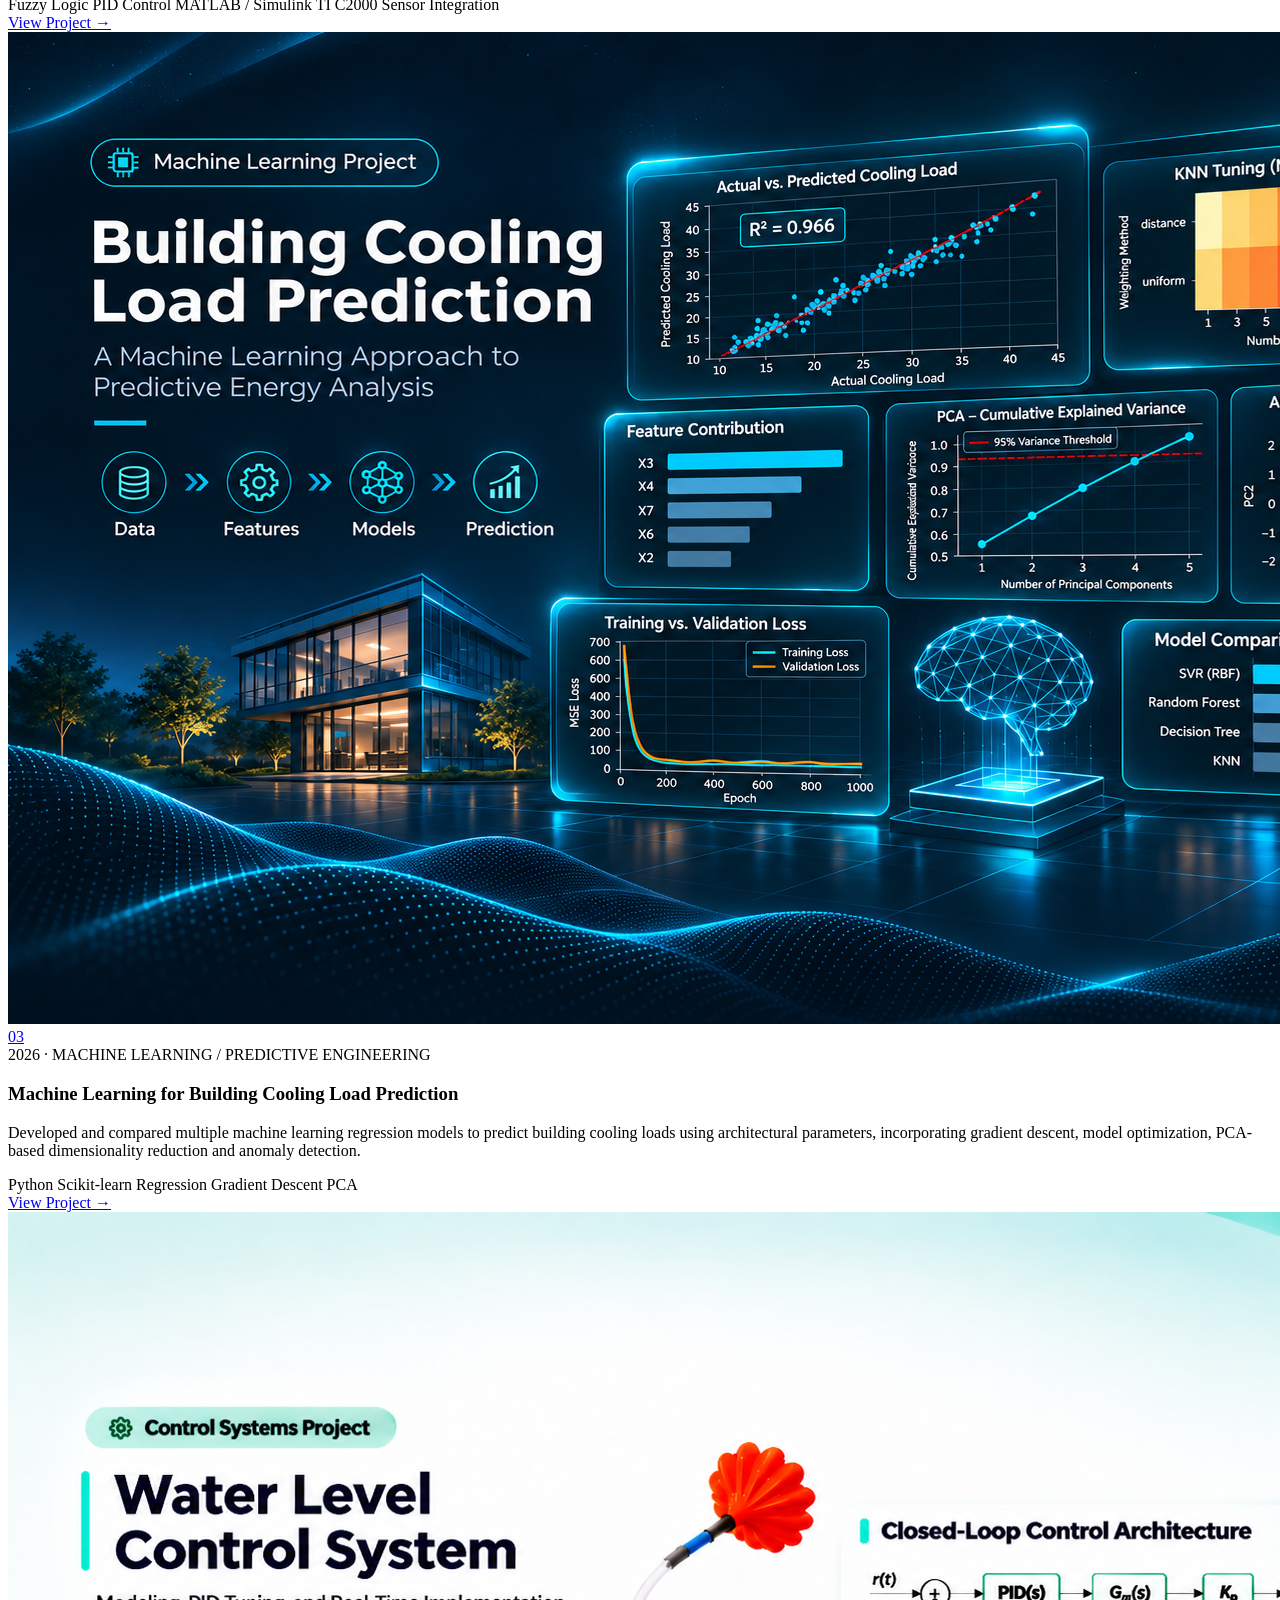
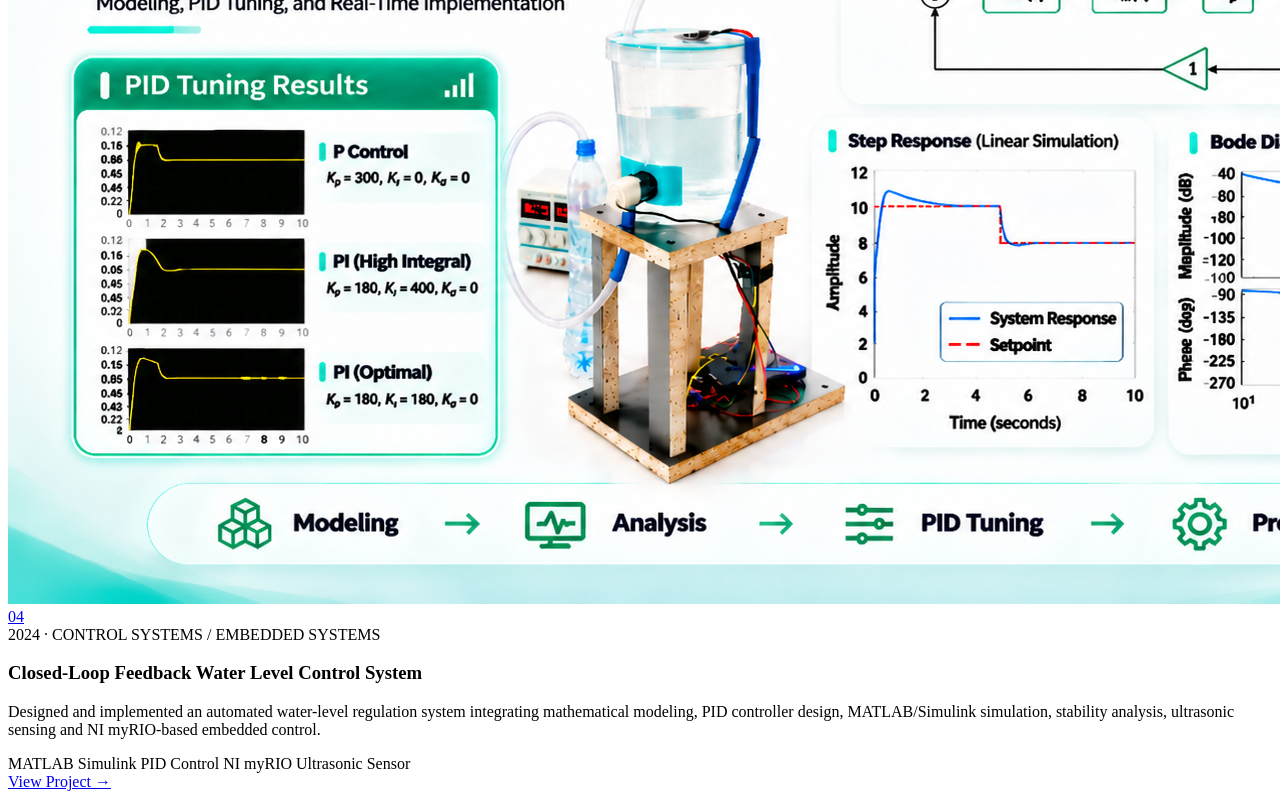
==== commit 77e7247f: "Refactor HTML structure and update links" ====
--- a/index.html
+++ b/index.html
@@ -8,17 +8,14 @@
 
     <title>Bahaa Nasr | Robotics & Mechatronics Engineer</title>
 
-    <meta name="description"
-        content="Bahaa Nasr — Robotics, Mechatronics and AI Engineer specializing in robotics, intelligent control, embedded systems and human-robot interaction.">
-
-    <link rel="stylesheet" href="style.css?v=6">
+    <link rel="stylesheet" href="style.css?v=5">
 </head>
 
 <body>
 
-    <!-- =====================================
-         NAVIGATION
-    ===================================== -->
+    <!-- =========================
+         NAVBAR
+    ========================== -->
 
     <header class="navbar">
 
@@ -28,9 +25,8 @@
 
         <nav class="nav-links">
             <a href="#research">Research</a>
-            <a href="#work">Projects</a>
+            <a href="#work">Work</a>
             <a href="#experience">Experience</a>
-            <a href="#education">Education</a>
             <a href="#about">About</a>
             <a href="#contact">Contact</a>
         </nav>
@@ -40,9 +36,9 @@
 
     <main>
 
-        <!-- =====================================
+        <!-- =========================
              HERO
-        ===================================== -->
+        ========================== -->
 
         <section class="hero">
 
@@ -61,7 +57,6 @@
                     Robotics, Mechatronics & AI Engineer
                 </h2>
 
-
                 <!-- EDUCATION -->
 
                 <div class="hero-credentials">
@@ -84,7 +79,6 @@
 
                     </div>
 
-
                     <div class="credential-item">
 
                         <span class="credential-degree">
@@ -104,19 +98,17 @@
                     </div>
 
                 </div>
-
 
                 <p class="hero-description">
                     Specializing in Collaborative Robotics and Human–Robot Interaction,
                     with a focus on robotic control, haptics, teleoperation and wearable systems.
                 </p>
 
-
                 <!-- HERO BUTTONS -->
 
                 <div class="hero-buttons">
 
-                    <a href="#work" class="btn btn-primary">
+                    <a href="#research" class="btn btn-primary">
                         Explore My Work
                     </a>
 
@@ -129,7 +121,6 @@
                     </a>
 
                 </div>
-
 
                 <div class="hero-location">
                     SORBONNE UNIVERSITÉ · PARIS · 2026
@@ -157,10 +148,9 @@
         </section>
 
 
-
-        <!-- =====================================
+        <!-- =========================
              UNDERGRADUATE RESEARCH
-        ===================================== -->
+        ========================== -->
 
         <section class="research-section" id="research">
 
@@ -179,7 +169,6 @@
 
             <div class="research-layout">
 
-
                 <!-- RESEARCH INFORMATION -->
 
                 <div class="research-content">
@@ -188,17 +177,13 @@
                         FLAGSHIP RESEARCH · 2024–2026
                     </div>
 
-
                     <h2 class="research-title">
-
                         Wearable 3D-Printed Soft Sensors for
 
                         <span>
                             Augmented Reality-Driven Rehabilitation
                         </span>
-
                     </h2>
-
 
                     <div class="research-details">
 
@@ -212,16 +197,12 @@
 
                     </div>
 
-
                     <p class="research-description">
-
                         Developed a wearable soft robotic sensing platform for grasp
                         rehabilitation, combining 3D-printed pneumatic chambers,
                         ESP32-based wireless sensing, finite element analysis and
                         Unity-based augmented reality feedback.
-
                     </p>
-
 
                     <div class="research-tags">
 
@@ -235,7 +216,6 @@
 
                     </div>
 
-
                     <div class="research-publication">
 
                         <span class="publication-dot"></span>
@@ -254,19 +234,15 @@
 
                     </div>
 
-
                     <a
                         href="research/research-01.html"
                         class="research-link"
                     >
-
                         View Research
                         <span>→</span>
-
-                    </a>
-
-                </div>
-
+                    </a>
+
+                </div>
 
 
                 <!-- RESEARCH VISUAL -->
@@ -301,14 +277,12 @@
         </section>
 
 
-
-        <!-- =====================================
-             SELECTED ENGINEERING PROJECTS
-        ===================================== -->
+        <!-- =========================
+             SELECTED WORK
+        ========================== -->
 
         <section class="work-section" id="work">
 
-
             <div class="section-heading">
 
                 <span class="section-number">02</span>
@@ -316,127 +290,37 @@
                 <span class="section-line"></span>
 
                 <span class="section-label">
-                    SELECTED ENGINEERING PROJECTS
+                    SELECTED WORK
                 </span>
 
             </div>
 
 
-
             <!-- WORK INTRODUCTION -->
 
             <div class="work-intro">
 
                 <h2>
-
-                    Engineering
+                    Selected engineering
                     <span>projects & systems.</span>
-
                 </h2>
 
-
                 <p>
-
-                    A collection of engineering projects spanning
-                    robotics, intelligent control, machine learning,
-                    embedded systems, mechanical design and
-                    human-centered technologies.
-
+                    A selection of my work across robotics, mechatronics,
+                    control, embedded systems and human-centered technologies.
                 </p>
 
             </div>
 
 
-
-            <!-- =====================================
+            <!-- =========================
                  PROJECT GRID
-            ===================================== -->
+            ========================== -->
 
             <div class="projects-grid">
 
 
-
-                <!-- =====================================
-                     PROJECT 01 — SORBONNE
-                ===================================== -->
-
-                <article class="project-card">
-
-                    <a
-                        href="projects/sorbonne-indoor-navigation.html"
-                        class="project-card-image"
-                    >
-
-                        <img
-                            src="assets/images/sorbonne/steval-vl53l9-board.png"
-                            alt="STMicroelectronics STEVAL-VL53L9 LiDAR evaluation board used in the Sorbonne indoor navigation project"
-                        >
-
-                        <span class="project-number">
-                            01
-                        </span>
-
-                        <span class="project-status">
-                            ONGOING
-                        </span>
-
-                    </a>
-
-
-                    <div class="project-card-content">
-
-
-                        <div class="project-card-meta">
-                            2026–PRESENT · ROBOTICS / SENSOR FUSION / AI
-                        </div>
-
-
-                        <h3>
-                            Multisensor Indoor Navigation System for Visually Impaired Individuals
-                        </h3>
-
-
-                        <p>
-
-                            Investigating two complementary indoor-navigation
-                            architectures combining LiDAR, IMU and camera-based
-                            sensing: an iPhone-integrated software approach
-                            and a smartphone-independent external sensing platform.
-
-                        </p>
-
-
-                        <div class="project-card-tools">
-
-                            <span>3D LiDAR</span>
-                            <span>IMU</span>
-                            <span>Camera Integration</span>
-                            <span>SLAM</span>
-                            <span>Sensor Fusion</span>
-                            <span>Embedded Systems</span>
-
-                        </div>
-
-
-                        <a
-                            href="projects/sorbonne-indoor-navigation.html"
-                            class="project-card-link"
-                        >
-
-                            View Project
-                            <span>→</span>
-
-                        </a>
-
-                    </div>
-
-                </article>
-
-
-
-                <!-- =====================================
-                     PROJECT 02 — BLINKER
-                ===================================== -->
+                <!-- PROJECT 01 — BLINKER -->
 
                 <article class="project-card">
 
@@ -452,14 +336,13 @@
                         >
 
                         <span class="project-number">
-                            02
+                            01
                         </span>
 
                     </a>
 
 
                     <div class="project-card-content">
-
 
                         <div class="project-card-meta">
                             2024 · ASSISTIVE ROBOTICS / EMBEDDED SYSTEMS
@@ -472,12 +355,9 @@
 
 
                         <p>
-
-                            A six-wheel assistive rover designed to help visually
-                            impaired users navigate campus environments through
-                            obstacle detection, IMU-based directional guidance
-                            and embedded control.
-
+                            A six-wheel assistive rover designed to help visually impaired
+                            users navigate campus environments through obstacle detection,
+                            IMU-based directional guidance and embedded control.
                         </p>
 
 
@@ -495,10 +375,8 @@
                             href="projects/project-01.html"
                             class="project-card-link"
                         >
-
                             View Project
                             <span>→</span>
-
                         </a>
 
                     </div>
@@ -506,9 +384,8 @@
                 </article>
 
 
-
                 <!-- =====================================
-                     PROJECT 03 — INTELLIGENT EPS
+                     PROJECT 02 — INTELLIGENT EPS
                 ===================================== -->
 
                 <article class="project-card">
@@ -524,14 +401,13 @@
                         >
 
                         <span class="project-number">
-                            03
+                            02
                         </span>
 
                     </a>
 
 
                     <div class="project-card-content">
-
 
                         <div class="project-card-meta">
                             2025–2026 · INTELLIGENT CONTROL / MECHATRONICS
@@ -544,12 +420,10 @@
 
 
                         <p>
-
                             Developed an intelligent electric steering-assistance
                             prototype integrating fuzzy-logic decision-making,
                             PID motor-current regulation, sensor instrumentation
                             and embedded control on a motorized go-kart platform.
-
                         </p>
 
 
@@ -568,10 +442,8 @@
                             href="projects/project-02.html"
                             class="project-card-link"
                         >
-
                             View Project
                             <span>→</span>
-
                         </a>
 
                     </div>
@@ -579,324 +451,164 @@
                 </article>
 
 
-
-                <!-- =====================================
-                     PROJECT 04 — MACHINE LEARNING
-                ===================================== -->
-
-                <article class="project-card">
-
+                
+            <!-- =====================================
+                 PROJECT 03 — MACHINE LEARNING
+            ===================================== -->
+            
+            <article class="project-card">
+            
+                <a
+                    href="projects/project-03.html"
+                    class="project-card-image"
+                >
+            
+                    <img
+                        src="assets/images/ml/ml-project-cover.png"
+                        alt="Machine learning dashboard illustrating building cooling load prediction and model analysis"
+                    >
+            
+                    <span class="project-number">
+                        03
+                    </span>
+            
+                </a>
+            
+            
+                <div class="project-card-content">
+            
+                    <div class="project-card-meta">
+                        2026 · MACHINE LEARNING / PREDICTIVE ENGINEERING
+                    </div>
+            
+            
+                    <h3>
+                        Machine Learning for Building Cooling Load Prediction
+                    </h3>
+            
+            
+                    <p>
+                        Developed and compared multiple machine learning regression
+                        models to predict building cooling loads using architectural
+                        parameters, incorporating gradient descent, model optimization,
+                        PCA-based dimensionality reduction and anomaly detection.
+                    </p>
+            
+            
+                    <div class="project-card-tools">
+            
+                        <span>Python</span>
+                        <span>Scikit-learn</span>
+                        <span>Regression</span>
+                        <span>Gradient Descent</span>
+                        <span>PCA</span>
+            
+                    </div>
+            
+            
                     <a
                         href="projects/project-03.html"
-                        class="project-card-image"
-                    >
-
-                        <img
-                            src="assets/images/ml/ml-project-cover.png"
-                            alt="Machine learning project cover illustrating building cooling load prediction and model analysis"
-                        >
-
-                        <span class="project-number">
-                            04
-                        </span>
-
-                    </a>
-
-
-                    <div class="project-card-content">
-
-
-                        <div class="project-card-meta">
-                            2026 · MACHINE LEARNING / PREDICTIVE ENGINEERING
-                        </div>
-
-
-                        <h3>
-                            Machine Learning for Building Cooling Load Prediction
-                        </h3>
-
-
-                        <p>
-
-                            Developed and compared multiple machine learning
-                            regression models to predict building cooling loads
-                            using architectural parameters, incorporating
-                            gradient descent, model optimization, PCA-based
-                            dimensionality reduction and anomaly detection.
-
-                        </p>
-
-
-                        <div class="project-card-tools">
-
-                            <span>Python</span>
-                            <span>Scikit-learn</span>
-                            <span>Regression</span>
-                            <span>Gradient Descent</span>
-                            <span>PCA</span>
-
-                        </div>
-
-
-                        <a
-                            href="projects/project-03.html"
-                            class="project-card-link"
-                        >
-
-                            View Project
-                            <span>→</span>
-
-                        </a>
-
-                    </div>
-
-                </article>
-
-
-
-                <!-- =====================================
-                     PROJECT 05 — WATER LEVEL CONTROL
-                ===================================== -->
-
-                <article class="project-card">
-
+                        class="project-card-link"
+                    >
+                        View Project
+                        <span>→</span>
+                    </a>
+            
+                </div>
+            
+            </article>
+
+
+
+                
+            <!-- =====================================
+                 PROJECT 04 — WATER LEVEL CONTROL
+            ===================================== -->
+            
+            <article class="project-card">
+            
+                <a
+                    href="projects/project-04.html"
+                    class="project-card-image"
+                >
+            
+                    <img
+                        src="assets/images/water-level/water-level-project-cover.png"
+                        alt="Closed-loop water level control system with PID controller, MATLAB simulation and physical prototype"
+                    >
+            
+                    <span class="project-number">
+                        04
+                    </span>
+            
+                </a>
+            
+            
+                <div class="project-card-content">
+            
+                    <div class="project-card-meta">
+                        2024 · CONTROL SYSTEMS / EMBEDDED SYSTEMS
+                    </div>
+            
+            
+                    <h3>
+                        Closed-Loop Feedback Water Level Control System
+                    </h3>
+            
+            
+                    <p>
+                        Designed and implemented an automated water-level
+                        regulation system integrating mathematical modeling,
+                        PID controller design, MATLAB/Simulink simulation,
+                        stability analysis, ultrasonic sensing and NI myRIO-based
+                        embedded control.
+                    </p>
+            
+            
+                    <div class="project-card-tools">
+            
+                        <span>MATLAB</span>
+                        <span>Simulink</span>
+                        <span>PID Control</span>
+                        <span>NI myRIO</span>
+                        <span>Ultrasonic Sensor</span>
+            
+                    </div>
+            
+            
                     <a
                         href="projects/project-04.html"
-                        class="project-card-image"
-                    >
-
-                        <img
-                            src="assets/images/water-level/water-level-project-cover.png"
-                            alt="Closed-loop water level control system with PID controller, MATLAB simulation and physical prototype"
-                        >
-
-                        <span class="project-number">
-                            05
-                        </span>
-
-                    </a>
-
-
-                    <div class="project-card-content">
-
-
-                        <div class="project-card-meta">
-                            2024 · CONTROL SYSTEMS / EMBEDDED SYSTEMS
-                        </div>
-
-
-                        <h3>
-                            Closed-Loop Feedback Water Level Control System
-                        </h3>
-
-
-                        <p>
-
-                            Designed and implemented an automated water-level
-                            regulation system integrating mathematical modeling,
-                            PID controller design, MATLAB/Simulink simulation,
-                            stability analysis, ultrasonic sensing and NI
-                            myRIO-based embedded control.
-
-                        </p>
-
-
-                        <div class="project-card-tools">
-
-                            <span>MATLAB</span>
-                            <span>Simulink</span>
-                            <span>PID Control</span>
-                            <span>NI myRIO</span>
-                            <span>Ultrasonic Sensor</span>
-
-                        </div>
-
-
-                        <a
-                            href="projects/project-04.html"
-                            class="project-card-link"
-                        >
-
-                            View Project
-                            <span>→</span>
-
-                        </a>
-
-                    </div>
-
-                </article>
-
-
-
-                <!-- =====================================
-                     FUTURE FLAGSHIP PROJECTS
-                     Added after their pages and visuals
-                     are prepared.
-                ===================================== -->
-
-                <!-- PROJECT 06 — INDUSTRIAL AUTOMATION -->
-
-                <!-- PROJECT 07 — FORMULA STUDENT CHASSIS -->
-
-                <!-- PROJECT 08 — DISK SORTING MACHINE -->
-
-                <!-- PROJECT 09 — RACE CAR CFD -->
-
-                <!-- PROJECT 10 — MICRO-TEXTURING -->
-
-
-            </div>
-
-        </section>
-
-
-
-        <!-- =====================================
-             ADDITIONAL ENGINEERING WORK
-             To be populated after project selection
-             and media preparation.
-        ===================================== -->
-
-        <section
-            class="additional-work-section"
-            id="additional-work"
-        >
-
-            <div class="section-heading">
-
-                <span class="section-number">03</span>
-
-                <span class="section-line"></span>
-
-                <span class="section-label">
-                    ADDITIONAL ENGINEERING WORK
-                </span>
-
-            </div>
-
-
-            <div class="additional-work-intro">
-
-                <h2>
-                    Beyond the
-                    <span>featured projects.</span>
-                </h2>
-
-
-                <p>
-
-                    Additional academic and technical projects
-                    demonstrating broader experience across
-                    mechanical engineering, computational
-                    modeling and engineering simulation.
-
-                </p>
-
-            </div>
-
-
-            <!-- Additional project cards will be added
-                 after their visual assets are organized. -->
-
-            <div class="additional-work-placeholder">
-
-                <p>
-                    Additional projects and technical studies
-                    will be presented here.
-                </p>
-
-            </div>
-
-        </section>
-
-
-
-        <!-- =====================================
+                        class="project-card-link"
+                    >
+                        View Project
+                        <span>→</span>
+                    </a>
+            
+                </div>
+            
+            </article>
+            
+
+
+        <!-- =========================
              EXPERIENCE
-        ===================================== -->
-
-        <section id="experience" class="placeholder-section">
-
-            <div class="section-heading">
-
-                <span class="section-number">04</span>
-
-                <span class="section-line"></span>
-
-                <span class="section-label">
-                    PROFESSIONAL EXPERIENCE
-                </span>
-
-            </div>
-
-        </section>
-
-
-
-        <!-- =====================================
-             EDUCATION
-        ===================================== -->
-
-        <section id="education" class="placeholder-section">
-
-            <div class="section-heading">
-
-                <span class="section-number">05</span>
-
-                <span class="section-line"></span>
-
-                <span class="section-label">
-                    EDUCATION
-                </span>
-
-            </div>
-
-        </section>
-
-
-
-        <!-- =====================================
+        ========================== -->
+
+        <section id="experience"></section>
+
+
+        <!-- =========================
              ABOUT
-        ===================================== -->
-
-        <section id="about" class="placeholder-section">
-
-            <div class="section-heading">
-
-                <span class="section-number">06</span>
-
-                <span class="section-line"></span>
-
-                <span class="section-label">
-                    ABOUT
-                </span>
-
-            </div>
-
-        </section>
-
-
-
-        <!-- =====================================
+        ========================== -->
+
+        <section id="about"></section>
+
+
+        <!-- =========================
              CONTACT
-        ===================================== -->
-
-        <section id="contact" class="placeholder-section">
-
-            <div class="section-heading">
-
-                <span class="section-number">07</span>
-
-                <span class="section-line"></span>
-
-                <span class="section-label">
-                    CONTACT
-                </span>
-
-            </div>
-
-        </section>
-
+        ========================== -->
+
+        <section id="contact"></section>
 
     </main>
 
--- a/style.css
+++ b/style.css
@@ -1,889 +1,88 @@
-
-@import url("https://fonts.googleapis.com/css2?family=Inter:wght@400;500;600;700;800&family=JetBrains+Mono:wght@400;500&display=swap");
 
 /* =========================================
-   COLORS
+   ONGOING PROJECT STATUS
 ========================================= */
 
-:root {
-    --background: #F3F6F6;
-    --surface: #FFFFFF;
-    --surface-light: #EAF1F2;
-    --text: #172B2E;
-    --muted: #6E8081;
-    --accent: #2DB7A3;
-    --accent-light: #67CFBF;
-    --border: #D5E2E0;
+.project-status {
+    position: absolute;
+    top: 20px;
+    right: 20px;
+    padding: 9px 13px;
+    border: 1px solid rgba(45, 183, 163, 0.35);
+    border-radius: 30px;
+    background: rgba(255, 255, 255, 0.94);
+    color: var(--accent);
+    font-family: "JetBrains Mono", monospace;
+    font-size: 9px;
+    font-weight: 600;
+    letter-spacing: 0.8px;
+    backdrop-filter: blur(10px);
 }
 
 /* =========================================
-   RESET
+   ADDITIONAL ENGINEERING WORK
 ========================================= */
 
-* {
-    margin: 0;
-    padding: 0;
-    box-sizing: border-box;
-}
-
-html {
-    scroll-behavior: smooth;
-    scroll-padding-top: 25px;
-}
-
-body {
-    min-height: 100vh;
-    overflow-x: hidden;
-    background: var(--background);
-    color: var(--text);
-    font-family: "Inter", sans-serif;
-}
-
-img {
-    max-width: 100%;
-}
-
-a {
-    color: inherit;
-}
-
-/* =========================================
-   NAVBAR
-========================================= */
-
-.navbar {
-    min-height: 90px;
-    padding: 0 6%;
-    display: flex;
-    align-items: center;
-    justify-content: space-between;
-    border-bottom: 1px solid var(--border);
-}
-
-.logo {
-    color: var(--text);
-    text-decoration: none;
-    font-size: 24px;
-    font-weight: 800;
-    letter-spacing: 1px;
-}
-
-.logo span {
-    color: var(--accent);
-}
-
-.nav-links {
-    display: flex;
-    align-items: center;
-    gap: 35px;
-}
-
-.nav-links a {
-    color: var(--muted);
-    text-decoration: none;
-    font-size: 14px;
-    transition: color 0.3s ease;
-}
-
-.nav-links a:hover {
-    color: var(--accent);
-}
-
-/* =========================================
-   HERO
-========================================= */
-
-.hero {
-    width: 88%;
-    min-height: calc(100vh - 90px);
-    margin: auto;
-    padding: 65px 0;
-    display: grid;
-    grid-template-columns: minmax(0, 1.02fr) minmax(0, 0.98fr);
-    align-items: center;
-    gap: 40px;
-}
-
-.hero-content {
-    position: relative;
-    z-index: 5;
-    min-width: 0;
-}
-
-.hero-content::before {
-    content: "";
-    position: absolute;
-    width: 180px;
-    height: 4px;
-    top: -25px;
-    left: 0;
-    background: var(--accent);
-    border-radius: 20px;
-}
-
-.hero-label {
-    margin-bottom: 25px;
-    color: var(--accent);
-    font-family: "JetBrains Mono", monospace;
-    font-size: 12px;
-    letter-spacing: 2px;
-}
-
-.hero-name {
-    margin: 0;
-    color: var(--text);
-    font-size: clamp(85px, 8.2vw, 145px);
-    font-weight: 800;
-    line-height: 0.82;
-    letter-spacing: -6px;
-}
-
-.hero-name span {
-    display: block;
-    color: var(--accent);
-}
-
-.hero-role {
-    margin-top: 32px;
-    color: var(--text);
-    font-size: clamp(26px, 2.2vw, 40px);
-    font-weight: 600;
-    letter-spacing: -1px;
-}
-
-/* =========================================
-   HERO CREDENTIALS
-========================================= */
-
-.hero-credentials {
-    margin-top: 15px;
-    display: flex;
-    flex-direction: column;
-    gap: 8px;
-    color: var(--muted);
-    font-family: "JetBrains Mono", monospace;
-    font-size: 13px;
-    line-height: 1.5;
-    letter-spacing: 0.35px;
-}
-
-.credential-item {
-    display: flex;
-    align-items: center;
-    flex-wrap: wrap;
-    gap: 7px;
-}
-
-.credential-degree {
-    color: var(--accent);
-    font-weight: 600;
-}
-
-.credential-divider {
-    color: var(--border);
-}
-
-/* =========================================
-   HERO DESCRIPTION
-========================================= */
-
-.hero-description {
-    max-width: 620px;
-    margin-top: 22px;
-    color: var(--muted);
-    font-size: 17px;
-    line-height: 1.75;
-}
-
-/* =========================================
-   HERO BUTTONS
-========================================= */
-
-.hero-buttons {
-    display: flex;
-    flex-wrap: wrap;
-    gap: 15px;
-    margin-top: 35px;
-}
-
-.btn {
-    display: inline-flex;
-    align-items: center;
-    justify-content: center;
-    padding: 14px 24px;
-    border-radius: 50px;
-    text-decoration: none;
-    font-size: 14px;
-    transition:
-        transform 0.3s ease,
-        background-color 0.3s ease,
-        border-color 0.3s ease,
-        color 0.3s ease;
-}
-
-.btn-primary {
-    background: var(--accent);
-    border: 1px solid var(--accent);
-    color: white;
-    font-weight: 700;
-}
-
-.btn-primary:hover {
-    background: var(--accent-light);
-    border-color: var(--accent-light);
-    transform: translateY(-3px);
-}
-
-.btn-secondary {
-    background: var(--surface);
-    border: 1px solid var(--border);
-    color: var(--text);
-}
-
-.btn-secondary:hover {
-    border-color: var(--accent);
-    color: var(--accent);
-    transform: translateY(-3px);
-}
-
-/* =========================================
-   HERO LOCATION
-========================================= */
-
-.hero-location {
-    margin-top: 50px;
-    color: var(--muted);
-    font-family: "JetBrains Mono", monospace;
-    font-size: 13px;
-    font-weight: 500;
-    letter-spacing: 1.4px;
-}
-
-/* =========================================
-   HERO IMAGE
-========================================= */
-
-.hero-visual {
-    display: flex;
-    justify-content: center;
-    align-items: center;
-    min-width: 0;
-}
-
-.artwork-wrapper {
-    position: relative;
-    width: min(680px, 100%);
-    display: flex;
-    justify-content: center;
-    align-items: center;
-    background: transparent;
-}
-
-.hero-artwork {
-    display: block;
-    width: 100%;
-    height: auto;
-    object-fit: contain;
-    transition: transform 0.6s ease;
-}
-
-.artwork-wrapper:hover .hero-artwork {
-    transform: scale(1.015);
-}
-
-/* =========================================
-   SHARED SECTION HEADING
-========================================= */
-
-.section-heading {
-    display: flex;
-    align-items: center;
-    gap: 20px;
-    margin-bottom: 54px;
-    font-family: "JetBrains Mono", monospace;
-    font-size: 15px;
-    font-weight: 600;
-    letter-spacing: 2px;
-}
-
-.section-number {
-    color: var(--accent);
-    font-weight: 700;
-    flex-shrink: 0;
-}
-
-.section-line {
-    display: block;
-    width: 72px;
-    height: 1px;
-    flex-shrink: 0;
-    background: var(--accent);
-}
-
-.section-label {
-    color: #4F6669;
-    font-weight: 600;
-}
-
-/* =========================================
-   UNDERGRADUATE RESEARCH
-========================================= */
-
-.research-section {
+.additional-work-section {
     width: 88%;
     margin: 0 auto;
-    padding: 90px 0 100px;
+    padding: 100px 0;
     border-top: 1px solid var(--border);
 }
 
-/* =========================================
-   RESEARCH LAYOUT
-========================================= */
-
-.research-layout {
-    display: grid;
-    grid-template-columns: minmax(0, 0.92fr) minmax(0, 1.08fr);
-    gap: 55px;
-    align-items: start;
-}
-
-/* =========================================
-   RESEARCH LEFT SIDE
-========================================= */
-
-.research-content {
-    min-width: 0;
-}
-
-.research-eyebrow {
-    margin-bottom: 22px;
-    color: var(--accent);
-    font-family: "JetBrains Mono", monospace;
-    font-size: 15px;
-    font-weight: 700;
-    letter-spacing: 1.6px;
-}
-
-/* =========================================
-   RESEARCH TITLE
-========================================= */
-
-.research-title {
-    max-width: 620px;
-    color: var(--text);
-    font-size: clamp(38px, 3.4vw, 56px);
-    line-height: 1.02;
-    letter-spacing: -2.8px;
-    font-weight: 700;
-}
-
-.research-title span {
-    display: block;
-    color: var(--accent);
-}
-
-/* =========================================
-   RESEARCH DETAILS
-========================================= */
-
-.research-details {
-    margin-top: 28px;
-    display: flex;
-    flex-direction: column;
-    gap: 9px;
-    color: var(--muted);
-    font-family: "JetBrains Mono", monospace;
-    font-size: 14px;
-    font-weight: 500;
-    line-height: 1.6;
-}
-
-.research-details div:first-child {
-    color: var(--text);
-    font-weight: 600;
-}
-
-/* =========================================
-   RESEARCH DESCRIPTION
-========================================= */
-
-.research-description {
-    max-width: 580px;
-    margin-top: 25px;
-    color: var(--muted);
-    font-size: 16px;
-    line-height: 1.8;
-    text-align: justify;
-}
-
-/* =========================================
-   RESEARCH TAGS
-========================================= */
-
-.research-tags {
-    margin-top: 22px;
-    display: flex;
-    flex-wrap: wrap;
-    justify-content: flex-start;
-    gap: 9px;
-}
-
-.research-tags span {
-    display: inline-flex;
-    align-items: center;
-    padding: 8px 13px;
-    border: 1px solid var(--border);
-    border-radius: 50px;
-    background: rgba(255, 255, 255, 0.55);
-    color: var(--muted);
-    font-family: "JetBrains Mono", monospace;
-    font-size: 10px;
-    font-weight: 500;
-    letter-spacing: 0.35px;
-    transition:
-        color 0.3s ease,
-        border-color 0.3s ease,
-        background-color 0.3s ease;
-}
-
-.research-tags span:hover {
-    color: var(--accent);
-    border-color: var(--accent);
-    background: var(--surface);
-}
-
-/* =========================================
-   RESEARCH MANUSCRIPT
-========================================= */
-
-.research-publication {
-    width: 100%;
-    max-width: 430px;
-    margin-top: 26px;
-    padding: 17px 20px;
-    display: flex;
-    align-items: center;
-    gap: 15px;
-    border: 1px solid var(--border);
-    border-radius: 14px;
-    background: rgba(255, 255, 255, 0.55);
-}
-
-.publication-dot {
-    width: 10px;
-    height: 10px;
-    flex-shrink: 0;
-    border-radius: 50%;
-    background: var(--accent);
-    box-shadow: 0 0 0 5px rgba(45, 183, 163, 0.12);
-}
-
-.research-publication > div {
-    display: flex;
-    flex-direction: column;
-    gap: 4px;
-}
-
-.research-publication strong {
-    color: var(--text);
-    font-size: 14px;
-    font-weight: 700;
-}
-
-.research-publication > div > span {
-    margin-top: 2px;
-    color: var(--muted);
-    font-family: "JetBrains Mono", monospace;
-    font-size: 11px;
-}
-
-/* =========================================
-   VIEW RESEARCH
-========================================= */
-
-.research-link {
-    width: fit-content;
-    margin: 28px auto 0;
-    padding-bottom: 7px;
-    display: flex;
-    align-items: center;
-    justify-content: center;
-    gap: 13px;
-    border-bottom: 1px solid var(--border);
-    color: var(--text);
-    text-decoration: none;
-    font-size: 15px;
-    font-weight: 600;
-    transition:
-        color 0.3s ease,
-        border-color 0.3s ease;
-}
-
-.research-link span {
-    color: var(--accent);
-    font-size: 19px;
-    transition: transform 0.3s ease;
-}
-
-.research-link:hover {
-    color: var(--accent);
-    border-color: var(--accent);
-}
-
-.research-link:hover span {
-    transform: translateX(6px);
-}
-
-/* =========================================
-   RESEARCH RIGHT SIDE
-========================================= */
-
-.research-visuals {
-    min-width: 0;
-    width: 100%;
-    display: flex;
-    flex-direction: column;
-    align-items: center;
-}
-
-/* =========================================
-   MAIN SYSTEM OVERVIEW IMAGE
-========================================= */
-
-.research-main-image {
-    position: relative;
-    display: block;
-    width: 100%;
-    max-width: 680px;
-    height: 550px;
-    margin: 0 auto;
-    overflow: hidden;
-    border: 1px solid var(--border);
-    border-radius: 22px;
-    background: var(--surface);
-    text-decoration: none;
-    transition:
-        transform 0.35s ease,
-        border-color 0.35s ease,
-        box-shadow 0.35s ease;
-}
-
-.research-main-image:hover {
-    transform: translateY(-4px);
-    border-color: rgba(45, 183, 163, 0.45);
-    box-shadow: 0 18px 40px rgba(23, 43, 46, 0.07);
-}
-
-.research-main-image img {
-    display: block;
-    width: 100%;
-    height: 100%;
-    object-fit: contain;
-    object-position: center;
-    background: var(--surface);
-    transition: transform 0.6s ease;
-}
-
-.research-main-image:hover img {
-    transform: scale(1.015);
-}
-
-/* =========================================
-   SYSTEM OVERVIEW IMAGE LABEL
-========================================= */
-
-.research-image-label {
-    position: absolute;
-    left: 16px;
-    right: 16px;
-    bottom: 16px;
-    min-height: 48px;
-    padding: 10px 14px;
-    display: flex;
-    align-items: center;
-    justify-content: space-between;
-    border: 1px solid rgba(213, 226, 224, 0.9);
-    border-radius: 9px;
-    background: rgba(255, 255, 255, 0.94);
-    color: var(--text);
-    font-family: "JetBrains Mono", monospace;
-    font-size: 10px;
-    font-weight: 600;
-    letter-spacing: 1px;
-    backdrop-filter: blur(10px);
-    -webkit-backdrop-filter: blur(10px);
-}
-
-.research-image-label span:last-child {
-    color: var(--accent);
-}
-
-/* Hide supporting images on the homepage */
-
-.research-gallery,
-.research-thumbnail {
-    display: none !important;
-}
-
-/* =========================================
-   SELECTED PROJECTS
-========================================= */
-
-.work-section {
-    width: 88%;
-    margin: 0 auto;
-    padding: 110px 0 100px;
-    border-top: 1px solid var(--border);
-}
-
-/* =========================================
-   WORK INTRO
-========================================= */
-
-.work-intro {
+.additional-work-intro {
     display: grid;
     grid-template-columns: minmax(0, 1.3fr) minmax(280px, 0.7fr);
     align-items: end;
     gap: 90px;
 }
 
-.work-intro h2 {
+.additional-work-intro h2 {
     max-width: 760px;
     color: var(--text);
-    font-size: clamp(44px, 4.4vw, 70px);
-    line-height: 0.98;
+    font-size: clamp(40px, 4vw, 65px);
+    line-height: 1;
     letter-spacing: -3px;
     font-weight: 700;
 }
 
-.work-intro h2 span {
+.additional-work-intro h2 span {
     display: block;
     color: var(--accent);
 }
 
-.work-intro p {
+.additional-work-intro p {
     max-width: 420px;
     padding-bottom: 5px;
     color: var(--muted);
-    font-size: 16px;
+    font-size: 15px;
+    line-height: 1.8;
+}
+
+.additional-work-placeholder {
+    margin-top: 45px;
+    padding: 30px;
+    border: 1px dashed var(--border);
+    border-radius: 18px;
+    background: rgba(255, 255, 255, 0.4);
+    text-align: center;
+}
+
+.additional-work-placeholder p {
+    color: var(--muted);
+    font-size: 13px;
     line-height: 1.8;
 }
 
 /* =========================================
-   PROJECT GRID
+   EMPTY SECTION STRUCTURE
 ========================================= */
 
-.projects-grid {
-    margin-top: 85px;
-    display: grid;
-    grid-template-columns: repeat(2, minmax(0, 1fr));
-    align-items: stretch;
-    gap: 36px;
-}
-
-/* =========================================
-   PROJECT CARD
-========================================= */
-
-.project-card {
-    position: relative;
-    min-width: 0;
-    height: 100%;
-    display: flex;
-    flex-direction: column;
-    overflow: hidden;
-    background: rgba(255, 255, 255, 0.72);
-    border: 1px solid var(--border);
-    border-radius: 24px;
-    transition:
-        transform 0.35s ease,
-        border-color 0.35s ease,
-        box-shadow 0.35s ease;
-}
-
-.project-card:hover {
-    transform: translateY(-5px);
-    border-color: rgba(45, 183, 163, 0.45);
-    box-shadow: 0 20px 45px rgba(23, 43, 46, 0.08);
-}
-
-/* =========================================
-   PROJECT IMAGE
-   All cards use the same aspect ratio.
-========================================= */
-
-.project-card-image {
-    position: relative;
-    display: block;
-    width: 100%;
-    aspect-ratio: 16 / 10;
-    flex-shrink: 0;
-    overflow: hidden;
-    background: var(--surface-light);
-    text-decoration: none;
-}
-
-.project-card-image img {
-    display: block;
-    width: 100%;
-    height: 100%;
-    object-fit: cover;
-    object-position: center;
-    transition: transform 0.65s ease;
-}
-
-/* BLINKER IMAGE
-   Uses the enhanced landscape image.
-   Keep the same dimensions as other cards.
-*/
-
-.project-card-image img.blinker-card-image {
-    object-fit: cover;
-    object-position: center;
-    padding: 0;
-    background: var(--surface-light);
-}
-
-.project-card:hover .project-card-image img {
-    transform: scale(1.035);
-}
-
-/* =========================================
-   PROJECT NUMBER
-========================================= */
-
-.project-number {
-    position: absolute;
-    top: 20px;
-    left: 20px;
-    width: 44px;
-    height: 44px;
-    display: flex;
-    align-items: center;
-    justify-content: center;
-    border-radius: 50%;
-    background: rgba(255, 255, 255, 0.93);
-    color: var(--accent);
-    border: 1px solid rgba(45, 183, 163, 0.18);
-    font-family: "JetBrains Mono", monospace;
-    font-size: 11px;
-    font-weight: 500;
-    backdrop-filter: blur(10px);
-}
-
-/* =========================================
-   PROJECT CONTENT
-========================================= */
-
-.project-card-content {
-    flex: 1;
-    min-width: 0;
-    padding: 30px;
-    display: flex;
-    flex-direction: column;
-}
-
-.project-card-meta {
-    margin-bottom: 14px;
-    color: var(--accent);
-    font-family: "JetBrains Mono", monospace;
-    font-size: 10px;
-    line-height: 1.7;
-    letter-spacing: 1.3px;
-}
-
-.project-card-content h3 {
-    color: var(--text);
-    font-size: clamp(26px, 2vw, 34px);
-    line-height: 1.12;
-    letter-spacing: -1.4px;
-    font-weight: 700;
-}
-
-.project-card-content p {
-    margin-top: 16px;
-    color: var(--muted);
-    font-size: 14px;
-    line-height: 1.75;
-}
-
-/* =========================================
-   PROJECT TOOLS
-========================================= */
-
-.project-card-tools {
-    margin-top: 22px;
-    display: flex;
-    flex-wrap: wrap;
-    gap: 7px;
-}
-
-.project-card-tools span {
-    padding: 7px 10px;
-    border: 1px solid var(--border);
-    border-radius: 50px;
-    background: var(--background);
-    color: var(--muted);
-    font-family: "JetBrains Mono", monospace;
-    font-size: 9px;
-    line-height: 1.5;
-    letter-spacing: 0.4px;
-}
-
-/* =========================================
-   VIEW PROJECT
-   Align the link at the bottom of each card.
-========================================= */
-
-.project-card-link {
-    margin-top: auto;
-    padding-top: 22px;
-    display: flex;
-    align-items: center;
-    justify-content: space-between;
-    color: var(--text);
-    text-decoration: none;
-    font-size: 13px;
-    font-weight: 600;
+.placeholder-section {
+    width: 88%;
+    margin: 0 auto;
+    padding: 75px 0;
     border-top: 1px solid var(--border);
-}
-
-.project-card-link span {
-    color: var(--accent);
-    font-size: 18px;
-    transition: transform 0.3s ease;
-}
-
-.project-card-link:hover span {
-    transform: translateX(6px);
-}
-
-/* =========================================
-   LAPTOP
-========================================= */
-
-@media (max-width: 1250px) {
-    .hero {
-        grid-template-columns: minmax(0, 1fr) minmax(0, 0.9fr);
-        gap: 25px;
-    }
-
-    .artwork-wrapper {
-        width: min(580px, 100%);
-    }
-
-    .research-layout {
-        grid-template-columns: minmax(0, 0.9fr) minmax(0, 1.1fr);
-        gap: 40px;
-    }
-
-    .research-main-image {
-        height: 500px;
-    }
-
-    .projects-grid {
-        gap: 28px;
-    }
 }
 
 /* =========================================
@@ -891,82 +90,17 @@
 ========================================= */
 
 @media (max-width: 950px) {
-    .hero {
-        grid-template-columns: 1fr;
-        padding-top: 60px;
+
+    .additional-work-section,
+    .placeholder-section {
+        width: 90%;
     }
 
-    .hero-name {
-        letter-spacing: -4px;
+    .additional-work-intro {
+        grid-template-columns: 1fr;
+        gap: 25px;
     }
 
-    .hero-visual {
-        margin-top: 45px;
-    }
-
-    .artwork-wrapper {
-        width: min(620px, 95%);
-        margin: auto;
-    }
-
-    .research-section {
-        width: 90%;
-        padding: 75px 0 85px;
-    }
-
-    .research-layout {
-        grid-template-columns: 1fr;
-        gap: 40px;
-    }
-
-    .research-content {
-        max-width: 760px;
-    }
-
-    .research-title {
-        max-width: 700px;
-    }
-
-    .research-description {
-        max-width: 650px;
-    }
-
-    .research-main-image {
-        width: 100%;
-        max-width: 760px;
-        height: 520px;
-    }
-
-    .research-link {
-        margin-left: auto;
-        margin-right: auto;
-    }
-
-    .work-section {
-        width: 90%;
-        padding: 85px 0 75px;
-    }
-
-    .work-intro {
-        grid-template-columns: 1fr;
-        gap: 30px;
-    }
-
-    .work-intro h2 {
-        max-width: 700px;
-    }
-
-    .work-intro p {
-        max-width: 600px;
-    }
-
-    .projects-grid {
-        gap: 24px;
-    }
-
-    .project-card-content {
-        padding: 25px;
-    }
 }
 
 /* =========================================
@@ -974,238 +108,40 @@
 ========================================= */
 
 @media (max-width: 650px) {
-    .navbar {
-        min-height: 75px;
-        padding: 15px 5%;
-    }
 
-    .logo {
-        font-size: 19px;
-    }
-
-    .nav-links {
-        display: none;
-    }
-
-    .hero {
-        width: 90%;
-        padding: 50px 0;
-        gap: 10px;
-    }
-
-    .hero-content::before {
-        width: 120px;
-        height: 3px;
-    }
-
-    .hero-label {
-        font-size: 10px;
-        letter-spacing: 1.4px;
-    }
-
-    .hero-name {
-        font-size: clamp(60px, 20vw, 82px);
-        letter-spacing: -3px;
-    }
-
-    .hero-role {
-        margin-top: 26px;
-        font-size: 27px;
-    }
-
-    .hero-credentials {
-        font-size: 11px;
-        gap: 6px;
-    }
-
-    .hero-description {
-        font-size: 15px;
-        line-height: 1.7;
-    }
-
-    .hero-buttons {
-        flex-direction: column;
-        align-items: flex-start;
-    }
-
-    .hero-location {
-        margin-top: 35px;
-        font-size: 11px;
-    }
-
-    .hero-visual {
-        margin-top: 30px;
-    }
-
-    .artwork-wrapper {
-        width: 100%;
-    }
-
-    .section-heading {
-        margin-bottom: 32px;
-        gap: 11px;
-        font-size: 10px;
-        letter-spacing: 1.4px;
-    }
-
-    .section-line {
-        width: 42px;
-    }
-
-    .research-section {
-        width: 90%;
-        padding: 65px 0 75px;
-    }
-
-    .research-layout {
-        gap: 32px;
-    }
-
-    .research-eyebrow {
-        margin-bottom: 18px;
-        font-size: 10px;
-        letter-spacing: 1.2px;
-    }
-
-    .research-title {
-        font-size: clamp(34px, 9.5vw, 42px);
-        line-height: 1.04;
-        letter-spacing: -1.8px;
-    }
-
-    .research-details {
-        margin-top: 24px;
-        font-size: 11px;
-    }
-
-    .research-description {
-        margin-top: 22px;
-        font-size: 14px;
-        line-height: 1.7;
-    }
-
-    .research-tags {
-        margin-top: 20px;
-        gap: 7px;
-    }
-
-    .research-tags span {
-        padding: 7px 10px;
-        font-size: 9px;
-    }
-
-    .research-publication {
-        max-width: 100%;
-        margin-top: 24px;
-        padding: 15px 17px;
-    }
-
-    .research-publication strong {
-        font-size: 13px;
-    }
-
-    .research-publication > div > span {
-        font-size: 10px;
-    }
-
-    .research-link {
-        margin-top: 25px;
-        font-size: 14px;
-    }
-
-    .research-main-image {
-        width: 100%;
-        max-width: 100%;
-        height: auto;
-        aspect-ratio: 4 / 3;
-        margin: 0 auto;
-        border-radius: 16px;
-    }
-
-    .research-main-image img {
-        object-fit: contain;
-    }
-
-    .research-image-label {
-        left: 10px;
-        right: 10px;
-        bottom: 10px;
-        min-height: 40px;
+    .project-status {
+        top: 15px;
+        right: 15px;
         padding: 8px 10px;
         font-size: 8px;
     }
 
-    .research-image-label span:first-child,
-    .research-image-label span:last-child {
-        font-size: 8px;
-        letter-spacing: 0.7px;
+    .additional-work-section {
+        width: 90%;
+        padding: 70px 0;
     }
 
-    .work-section {
-        width: 90%;
-        padding: 70px 0 60px;
+    .additional-work-intro {
+        gap: 22px;
     }
 
-    .work-intro {
-        gap: 24px;
-    }
-
-    .work-intro h2 {
-        font-size: 40px;
+    .additional-work-intro h2 {
+        font-size: 38px;
         letter-spacing: -2px;
     }
 
-    .work-intro p {
+    .additional-work-intro p {
         font-size: 14px;
     }
 
-    .projects-grid {
-        grid-template-columns: 1fr;
-        align-items: stretch;
-        margin-top: 55px;
-        gap: 25px;
+    .additional-work-placeholder {
+        margin-top: 30px;
+        padding: 22px;
     }
 
-    .project-card {
-        height: 100%;
-        border-radius: 18px;
+    .placeholder-section {
+        width: 90%;
+        padding: 60px 0;
     }
 
-    .project-card-image {
-        aspect-ratio: 16 / 10;
-    }
-
-    .project-card-content {
-        padding: 24px;
-    }
-
-    .project-card-content h3 {
-        font-size: 28px;
-    }
-
-    .project-card-link {
-        padding-top: 22px;
-    }
-
-    .project-number {
-        top: 15px;
-        left: 15px;
-        width: 40px;
-        height: 40px;
-    }
 }
-
-/* =========================================
-   ACCESSIBILITY
-========================================= */
-
-@media (prefers-reduced-motion: reduce) {
-    *,
-    *::before,
-    *::after {
-        animation-duration: 0.01ms !important;
-        animation-iteration-count: 1 !important;
-        transition-duration: 0.01ms !important;
-        scroll-behavior: auto !important;
-    }
-}
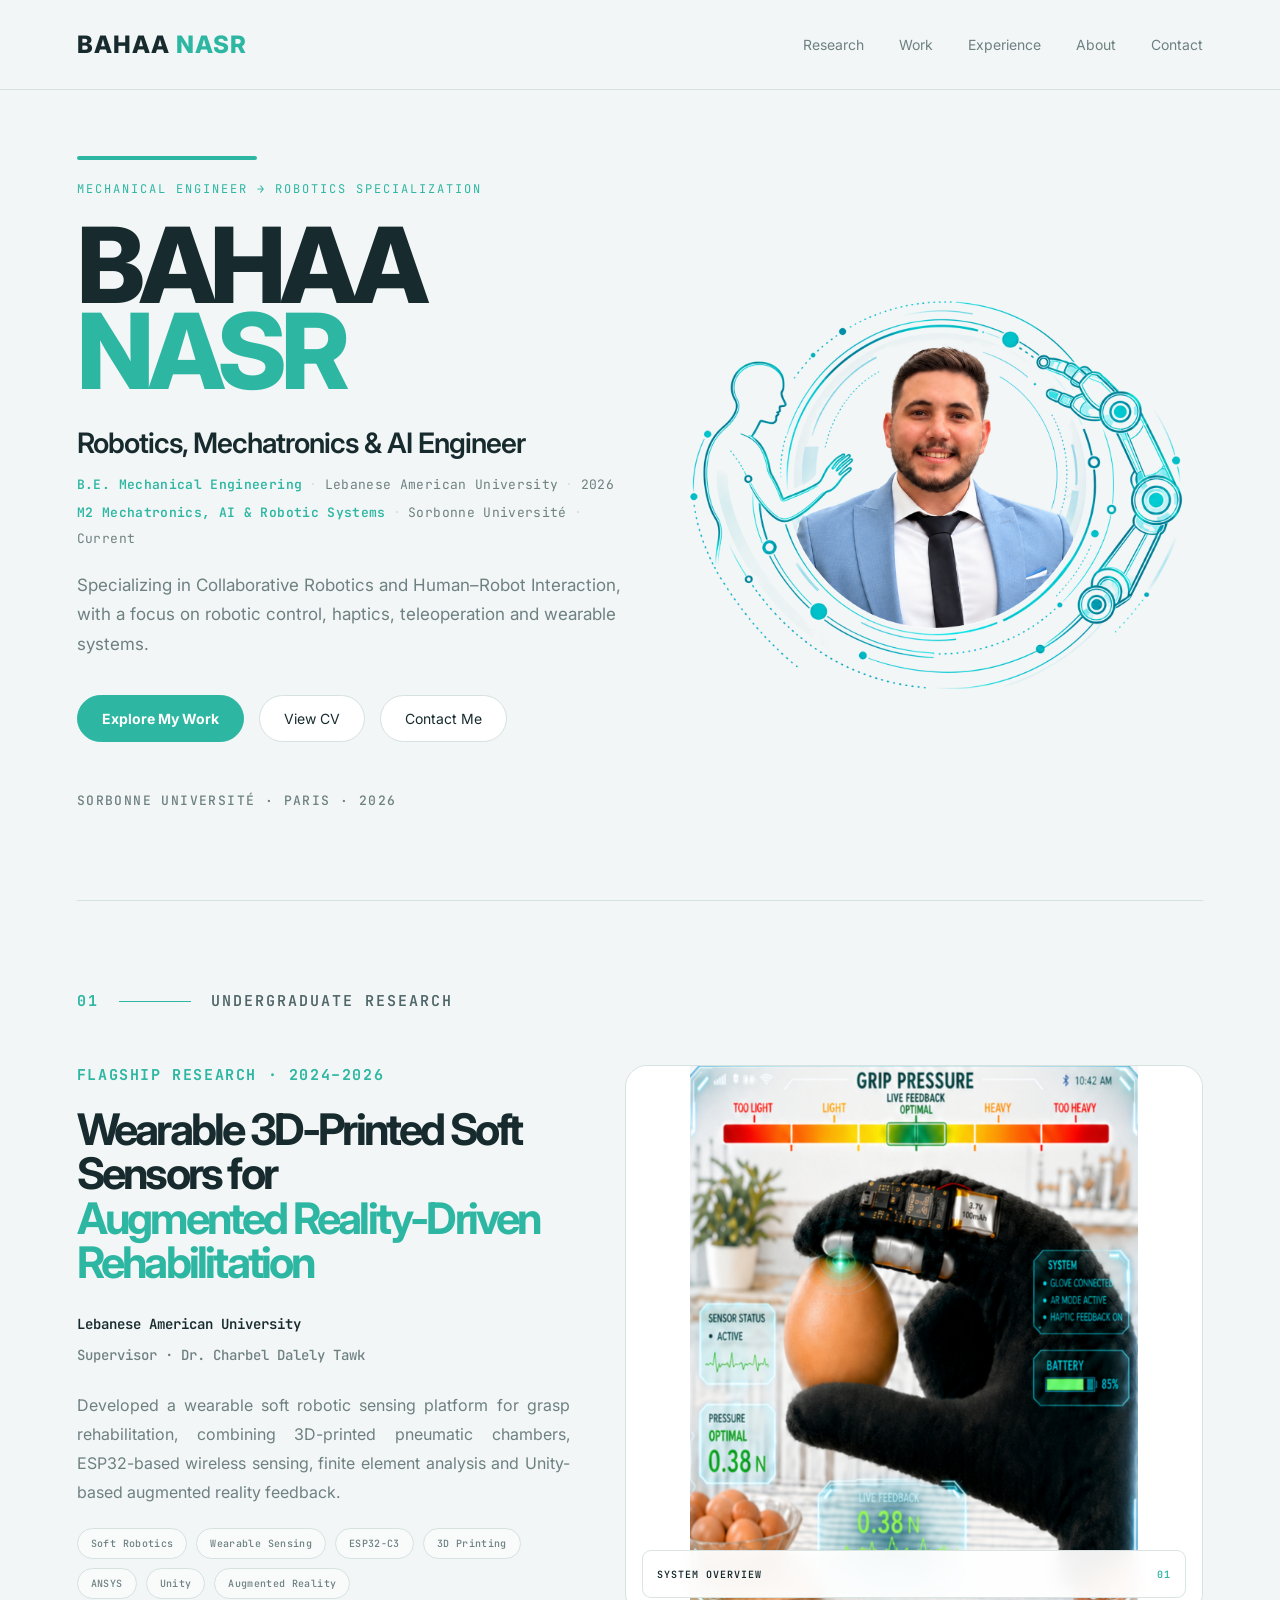
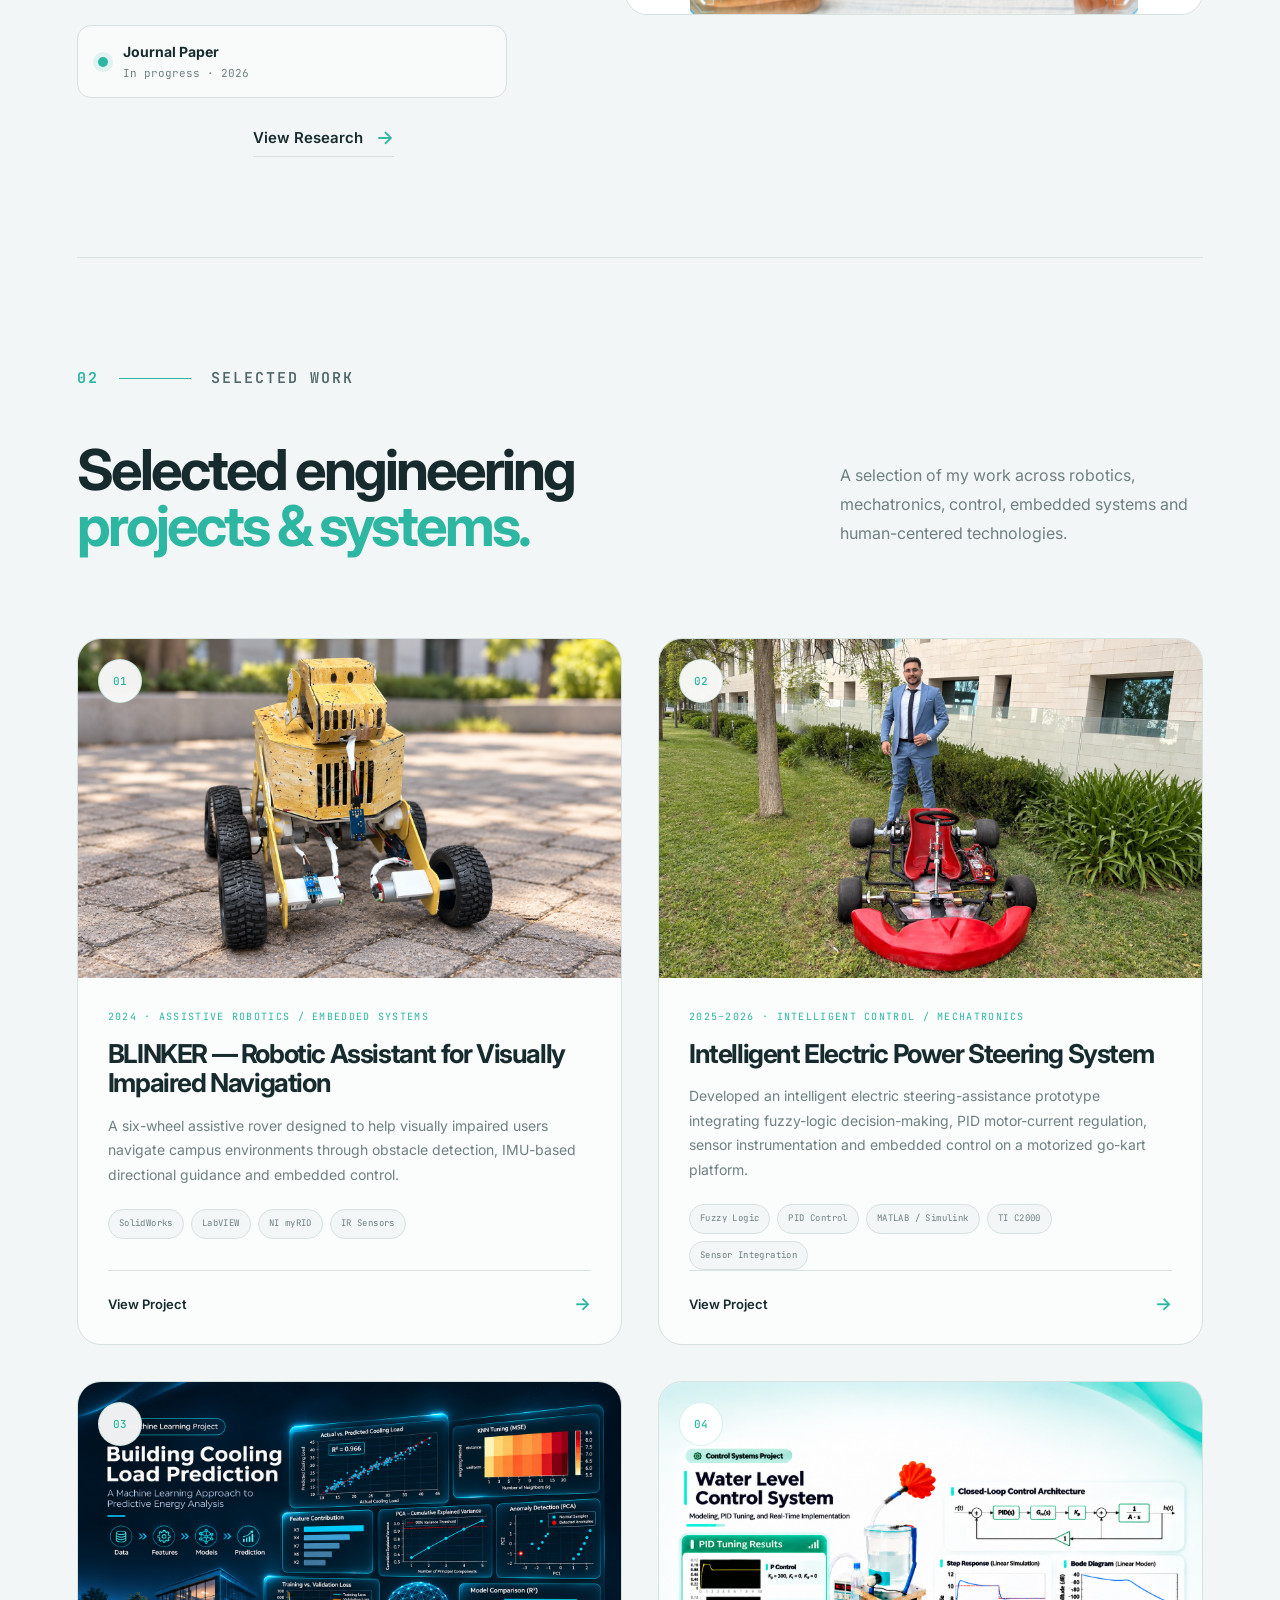
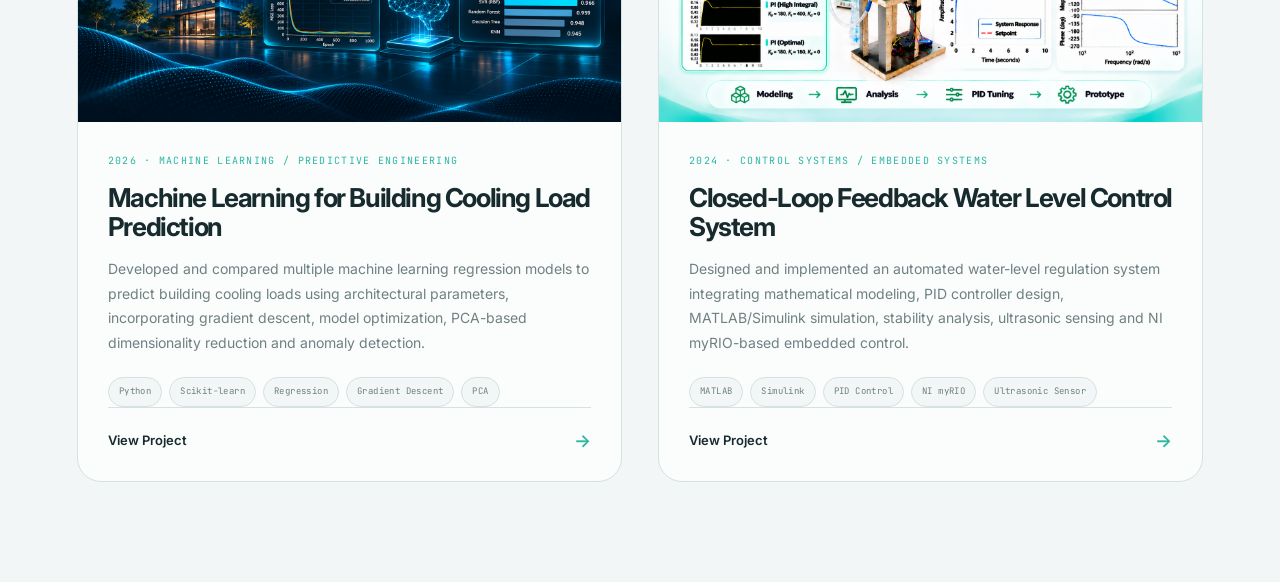
==== commit bf93c169: "Fix HTML structure by closing section tag" ====
--- a/index.html
+++ b/index.html
@@ -587,7 +587,9 @@
                 </div>
             
             </article>
-            
+            </div>
+
+        </section>
 
 
         <!-- =========================
--- a/style.css
+++ b/style.css
@@ -1,106 +1,972 @@
 
-/* =========================================
-   ONGOING PROJECT STATUS
-========================================= */
-
-.project-status {
+@import url("https://fonts.googleapis.com/css2?family=Inter:wght@400;500;600;700;800&family=JetBrains+Mono:wght@400;500&display=swap");
+
+/* =========================================
+   COLORS
+========================================= */
+
+:root {
+    --background: #F3F6F6;
+    --surface: #FFFFFF;
+    --surface-light: #EAF1F2;
+    --text: #172B2E;
+    --muted: #6E8081;
+    --accent: #2DB7A3;
+    --accent-light: #67CFBF;
+    --border: #D5E2E0;
+}
+
+/* =========================================
+   RESET
+========================================= */
+
+* {
+    margin: 0;
+    padding: 0;
+    box-sizing: border-box;
+}
+
+html {
+    scroll-behavior: smooth;
+    scroll-padding-top: 25px;
+}
+
+body {
+    min-height: 100vh;
+    overflow-x: hidden;
+    background: var(--background);
+    color: var(--text);
+    font-family: "Inter", sans-serif;
+}
+
+img {
+    max-width: 100%;
+}
+
+a {
+    color: inherit;
+}
+
+/* =========================================
+   NAVBAR
+========================================= */
+
+.navbar {
+    min-height: 90px;
+    padding: 0 6%;
+    display: flex;
+    align-items: center;
+    justify-content: space-between;
+    border-bottom: 1px solid var(--border);
+}
+
+.logo {
+    color: var(--text);
+    text-decoration: none;
+    font-size: 24px;
+    font-weight: 800;
+    letter-spacing: 1px;
+}
+
+.logo span {
+    color: var(--accent);
+}
+
+.nav-links {
+    display: flex;
+    align-items: center;
+    gap: 35px;
+}
+
+.nav-links a {
+    color: var(--muted);
+    text-decoration: none;
+    font-size: 14px;
+    transition: color 0.3s ease;
+}
+
+.nav-links a:hover {
+    color: var(--accent);
+}
+
+/* =========================================
+   HERO
+========================================= */
+
+.hero {
+    width: 88%;
+    min-height: calc(100vh - 90px);
+    margin: auto;
+    padding: 65px 0;
+    display: grid;
+    grid-template-columns: minmax(0, 1.02fr) minmax(0, 0.98fr);
+    align-items: center;
+    gap: 40px;
+}
+
+.hero-content {
+    position: relative;
+    z-index: 5;
+    min-width: 0;
+}
+
+.hero-content::before {
+    content: "";
     position: absolute;
-    top: 20px;
-    right: 20px;
-    padding: 9px 13px;
-    border: 1px solid rgba(45, 183, 163, 0.35);
-    border-radius: 30px;
-    background: rgba(255, 255, 255, 0.94);
+    width: 180px;
+    height: 4px;
+    top: -25px;
+    left: 0;
+    background: var(--accent);
+    border-radius: 20px;
+}
+
+.hero-label {
+    margin-bottom: 25px;
     color: var(--accent);
     font-family: "JetBrains Mono", monospace;
-    font-size: 9px;
+    font-size: 12px;
+    letter-spacing: 2px;
+}
+
+.hero-name {
+    margin: 0;
+    color: var(--text);
+    font-size: clamp(85px, 8.2vw, 145px);
+    font-weight: 800;
+    line-height: 0.82;
+    letter-spacing: -6px;
+}
+
+.hero-name span {
+    display: block;
+    color: var(--accent);
+}
+
+.hero-role {
+    margin-top: 32px;
+    color: var(--text);
+    font-size: clamp(26px, 2.2vw, 40px);
     font-weight: 600;
-    letter-spacing: 0.8px;
-    backdrop-filter: blur(10px);
-}
-
-/* =========================================
-   ADDITIONAL ENGINEERING WORK
-========================================= */
-
-.additional-work-section {
+    letter-spacing: -1px;
+}
+
+/* =========================================
+   HERO CREDENTIALS
+========================================= */
+
+.hero-credentials {
+    margin-top: 15px;
+    display: flex;
+    flex-direction: column;
+    gap: 8px;
+    color: var(--muted);
+    font-family: "JetBrains Mono", monospace;
+    font-size: 13px;
+    line-height: 1.5;
+    letter-spacing: 0.35px;
+}
+
+.credential-item {
+    display: flex;
+    align-items: center;
+    flex-wrap: wrap;
+    gap: 7px;
+}
+
+.credential-degree {
+    color: var(--accent);
+    font-weight: 600;
+}
+
+.credential-divider {
+    color: var(--border);
+}
+
+/* =========================================
+   HERO DESCRIPTION
+========================================= */
+
+.hero-description {
+    max-width: 620px;
+    margin-top: 22px;
+    color: var(--muted);
+    font-size: 17px;
+    line-height: 1.75;
+}
+
+/* =========================================
+   HERO BUTTONS
+========================================= */
+
+.hero-buttons {
+    display: flex;
+    flex-wrap: wrap;
+    gap: 15px;
+    margin-top: 35px;
+}
+
+.btn {
+    display: inline-flex;
+    align-items: center;
+    justify-content: center;
+    padding: 14px 24px;
+    border-radius: 50px;
+    text-decoration: none;
+    font-size: 14px;
+    transition:
+        transform 0.3s ease,
+        background-color 0.3s ease,
+        border-color 0.3s ease,
+        color 0.3s ease;
+}
+
+.btn-primary {
+    background: var(--accent);
+    border: 1px solid var(--accent);
+    color: white;
+    font-weight: 700;
+}
+
+.btn-primary:hover {
+    background: var(--accent-light);
+    border-color: var(--accent-light);
+    transform: translateY(-3px);
+}
+
+.btn-secondary {
+    background: var(--surface);
+    border: 1px solid var(--border);
+    color: var(--text);
+}
+
+.btn-secondary:hover {
+    border-color: var(--accent);
+    color: var(--accent);
+    transform: translateY(-3px);
+}
+
+/* =========================================
+   HERO LOCATION
+========================================= */
+
+.hero-location {
+    margin-top: 50px;
+    color: var(--muted);
+    font-family: "JetBrains Mono", monospace;
+    font-size: 13px;
+    font-weight: 500;
+    letter-spacing: 1.4px;
+}
+
+/* =========================================
+   HERO IMAGE
+========================================= */
+
+.hero-visual {
+    display: flex;
+    justify-content: center;
+    align-items: center;
+    min-width: 0;
+}
+
+.artwork-wrapper {
+    position: relative;
+    width: min(680px, 100%);
+    display: flex;
+    justify-content: center;
+    align-items: center;
+    background: transparent;
+}
+
+.hero-artwork {
+    display: block;
+    width: 100%;
+    height: auto;
+    object-fit: contain;
+    transition: transform 0.6s ease;
+}
+
+.artwork-wrapper:hover .hero-artwork {
+    transform: scale(1.015);
+}
+
+/* =========================================
+   SHARED SECTION HEADING
+========================================= */
+
+.section-heading {
+    display: flex;
+    align-items: center;
+    gap: 20px;
+    margin-bottom: 54px;
+    font-family: "JetBrains Mono", monospace;
+    font-size: 15px;
+    font-weight: 600;
+    letter-spacing: 2px;
+}
+
+.section-number {
+    color: var(--accent);
+    font-weight: 700;
+    flex-shrink: 0;
+}
+
+.section-line {
+    display: block;
+    width: 72px;
+    height: 1px;
+    flex-shrink: 0;
+    background: var(--accent);
+}
+
+.section-label {
+    color: #4F6669;
+    font-weight: 600;
+}
+
+/* =========================================
+   UNDERGRADUATE RESEARCH
+========================================= */
+
+.research-section {
     width: 88%;
     margin: 0 auto;
-    padding: 100px 0;
+    padding: 90px 0 100px;
     border-top: 1px solid var(--border);
 }
 
-.additional-work-intro {
+/* =========================================
+   RESEARCH LAYOUT
+========================================= */
+
+.research-layout {
+    display: grid;
+    grid-template-columns: minmax(0, 0.92fr) minmax(0, 1.08fr);
+    gap: 55px;
+    align-items: start;
+}
+
+/* =========================================
+   RESEARCH LEFT SIDE
+========================================= */
+
+.research-content {
+    min-width: 0;
+}
+
+.research-eyebrow {
+    margin-bottom: 22px;
+    color: var(--accent);
+    font-family: "JetBrains Mono", monospace;
+    font-size: 15px;
+    font-weight: 700;
+    letter-spacing: 1.6px;
+}
+
+/* =========================================
+   RESEARCH TITLE
+========================================= */
+
+.research-title {
+    max-width: 620px;
+    color: var(--text);
+    font-size: clamp(38px, 3.4vw, 56px);
+    line-height: 1.02;
+    letter-spacing: -2.8px;
+    font-weight: 700;
+}
+
+.research-title span {
+    display: block;
+    color: var(--accent);
+}
+
+/* =========================================
+   RESEARCH DETAILS
+========================================= */
+
+.research-details {
+    margin-top: 28px;
+    display: flex;
+    flex-direction: column;
+    gap: 9px;
+    color: var(--muted);
+    font-family: "JetBrains Mono", monospace;
+    font-size: 14px;
+    font-weight: 500;
+    line-height: 1.6;
+}
+
+.research-details div:first-child {
+    color: var(--text);
+    font-weight: 600;
+}
+
+/* =========================================
+   RESEARCH DESCRIPTION
+========================================= */
+
+.research-description {
+    max-width: 580px;
+    margin-top: 25px;
+    color: var(--muted);
+    font-size: 16px;
+    line-height: 1.8;
+    text-align: justify;
+}
+
+/* =========================================
+   RESEARCH TAGS
+========================================= */
+
+.research-tags {
+    margin-top: 22px;
+    display: flex;
+    flex-wrap: wrap;
+    justify-content: flex-start;
+    gap: 9px;
+}
+
+.research-tags span {
+    display: inline-flex;
+    align-items: center;
+    padding: 8px 13px;
+    border: 1px solid var(--border);
+    border-radius: 50px;
+    background: rgba(255, 255, 255, 0.55);
+    color: var(--muted);
+    font-family: "JetBrains Mono", monospace;
+    font-size: 10px;
+    font-weight: 500;
+    letter-spacing: 0.35px;
+    transition:
+        color 0.3s ease,
+        border-color 0.3s ease,
+        background-color 0.3s ease;
+}
+
+.research-tags span:hover {
+    color: var(--accent);
+    border-color: var(--accent);
+    background: var(--surface);
+}
+
+/* =========================================
+   RESEARCH MANUSCRIPT
+========================================= */
+
+.research-publication {
+    width: 100%;
+    max-width: 430px;
+    margin-top: 26px;
+    padding: 17px 20px;
+    display: flex;
+    align-items: center;
+    gap: 15px;
+    border: 1px solid var(--border);
+    border-radius: 14px;
+    background: rgba(255, 255, 255, 0.55);
+}
+
+.publication-dot {
+    width: 10px;
+    height: 10px;
+    flex-shrink: 0;
+    border-radius: 50%;
+    background: var(--accent);
+    box-shadow: 0 0 0 5px rgba(45, 183, 163, 0.12);
+}
+
+.research-publication > div {
+    display: flex;
+    flex-direction: column;
+    gap: 4px;
+}
+
+.research-publication strong {
+    color: var(--text);
+    font-size: 14px;
+    font-weight: 700;
+}
+
+.research-publication > div > span {
+    margin-top: 2px;
+    color: var(--muted);
+    font-family: "JetBrains Mono", monospace;
+    font-size: 11px;
+}
+
+/* =========================================
+   VIEW RESEARCH
+========================================= */
+
+.research-link {
+    width: fit-content;
+    margin: 28px auto 0;
+    padding-bottom: 7px;
+    display: flex;
+    align-items: center;
+    justify-content: center;
+    gap: 13px;
+    border-bottom: 1px solid var(--border);
+    color: var(--text);
+    text-decoration: none;
+    font-size: 15px;
+    font-weight: 600;
+    transition:
+        color 0.3s ease,
+        border-color 0.3s ease;
+}
+
+.research-link span {
+    color: var(--accent);
+    font-size: 19px;
+    transition: transform 0.3s ease;
+}
+
+.research-link:hover {
+    color: var(--accent);
+    border-color: var(--accent);
+}
+
+.research-link:hover span {
+    transform: translateX(6px);
+}
+
+/* =========================================
+   RESEARCH RIGHT SIDE
+========================================= */
+
+.research-visuals {
+    min-width: 0;
+    width: 100%;
+    display: flex;
+    flex-direction: column;
+    align-items: center;
+}
+
+/* =========================================
+   MAIN SYSTEM OVERVIEW IMAGE
+========================================= */
+
+.research-main-image {
+    position: relative;
+    display: block;
+    width: 100%;
+    max-width: 680px;
+    height: 550px;
+    margin: 0 auto;
+    overflow: hidden;
+    border: 1px solid var(--border);
+    border-radius: 22px;
+    background: var(--surface);
+    text-decoration: none;
+    transition:
+        transform 0.35s ease,
+        border-color 0.35s ease,
+        box-shadow 0.35s ease;
+}
+
+.research-main-image:hover {
+    transform: translateY(-4px);
+    border-color: rgba(45, 183, 163, 0.45);
+    box-shadow: 0 18px 40px rgba(23, 43, 46, 0.07);
+}
+
+.research-main-image img {
+    display: block;
+    width: 100%;
+    height: 100%;
+    object-fit: contain;
+    object-position: center;
+    background: var(--surface);
+    transition: transform 0.6s ease;
+}
+
+.research-main-image:hover img {
+    transform: scale(1.015);
+}
+
+/* =========================================
+   SYSTEM OVERVIEW IMAGE LABEL
+========================================= */
+
+.research-image-label {
+    position: absolute;
+    left: 16px;
+    right: 16px;
+    bottom: 16px;
+    min-height: 48px;
+    padding: 10px 14px;
+    display: flex;
+    align-items: center;
+    justify-content: space-between;
+    border: 1px solid rgba(213, 226, 224, 0.9);
+    border-radius: 9px;
+    background: rgba(255, 255, 255, 0.94);
+    color: var(--text);
+    font-family: "JetBrains Mono", monospace;
+    font-size: 10px;
+    font-weight: 600;
+    letter-spacing: 1px;
+    backdrop-filter: blur(10px);
+    -webkit-backdrop-filter: blur(10px);
+}
+
+.research-image-label span:last-child {
+    color: var(--accent);
+}
+
+/* Hide supporting images on the homepage */
+
+.research-gallery,
+.research-thumbnail {
+    display: none !important;
+}
+
+/* =========================================
+   SELECTED PROJECTS
+========================================= */
+
+.work-section {
+    width: 88%;
+    margin: 0 auto;
+    padding: 110px 0 100px;
+    border-top: 1px solid var(--border);
+}
+
+/* =========================================
+   WORK INTRO
+========================================= */
+
+.work-intro {
     display: grid;
     grid-template-columns: minmax(0, 1.3fr) minmax(280px, 0.7fr);
     align-items: end;
     gap: 90px;
 }
 
-.additional-work-intro h2 {
+.work-intro h2 {
     max-width: 760px;
     color: var(--text);
-    font-size: clamp(40px, 4vw, 65px);
-    line-height: 1;
+    font-size: clamp(44px, 4.4vw, 70px);
+    line-height: 0.98;
     letter-spacing: -3px;
     font-weight: 700;
 }
 
-.additional-work-intro h2 span {
+.work-intro h2 span {
     display: block;
     color: var(--accent);
 }
 
-.additional-work-intro p {
+.work-intro p {
     max-width: 420px;
     padding-bottom: 5px;
     color: var(--muted);
-    font-size: 15px;
+    font-size: 16px;
     line-height: 1.8;
 }
 
-.additional-work-placeholder {
-    margin-top: 45px;
+/* =========================================
+   PROJECT GRID
+========================================= */
+
+.projects-grid {
+    margin-top: 85px;
+    display: grid;
+    grid-template-columns: repeat(2, minmax(0, 1fr));
+    align-items: stretch;
+    gap: 36px;
+}
+
+/* =========================================
+   PROJECT CARD
+========================================= */
+
+.project-card {
+    position: relative;
+    min-width: 0;
+    height: 100%;
+    display: flex;
+    flex-direction: column;
+    overflow: hidden;
+    background: rgba(255, 255, 255, 0.72);
+    border: 1px solid var(--border);
+    border-radius: 24px;
+    transition:
+        transform 0.35s ease,
+        border-color 0.35s ease,
+        box-shadow 0.35s ease;
+}
+
+.project-card:hover {
+    transform: translateY(-5px);
+    border-color: rgba(45, 183, 163, 0.45);
+    box-shadow: 0 20px 45px rgba(23, 43, 46, 0.08);
+}
+
+/* =========================================
+   PROJECT IMAGE
+   All cards use the same aspect ratio.
+========================================= */
+
+.project-card-image {
+    position: relative;
+    display: block;
+    width: 100%;
+    aspect-ratio: 16 / 10;
+    flex-shrink: 0;
+    overflow: hidden;
+    background: var(--surface-light);
+    text-decoration: none;
+}
+
+.project-card-image img {
+    display: block;
+    width: 100%;
+    height: 100%;
+    object-fit: cover;
+    object-position: center;
+    transition: transform 0.65s ease;
+}
+
+/* BLINKER IMAGE
+   Uses the enhanced landscape image.
+   Keep the same dimensions as other cards.
+*/
+
+.project-card-image img.blinker-card-image {
+    object-fit: cover;
+    object-position: center;
+    padding: 0;
+    background: var(--surface-light);
+}
+
+.project-card:hover .project-card-image img {
+    transform: scale(1.035);
+}
+
+/* =========================================
+   PROJECT NUMBER
+========================================= */
+
+.project-number {
+    position: absolute;
+    top: 20px;
+    left: 20px;
+    width: 44px;
+    height: 44px;
+    display: flex;
+    align-items: center;
+    justify-content: center;
+    border-radius: 50%;
+    background: rgba(255, 255, 255, 0.93);
+    color: var(--accent);
+    border: 1px solid rgba(45, 183, 163, 0.18);
+    font-family: "JetBrains Mono", monospace;
+    font-size: 11px;
+    font-weight: 500;
+    backdrop-filter: blur(10px);
+}
+
+/* =========================================
+   PROJECT CONTENT
+========================================= */
+
+.project-card-content {
+    flex: 1;
+    min-width: 0;
     padding: 30px;
-    border: 1px dashed var(--border);
-    border-radius: 18px;
-    background: rgba(255, 255, 255, 0.4);
-    text-align: center;
-}
-
-.additional-work-placeholder p {
+    display: flex;
+    flex-direction: column;
+}
+
+.project-card-meta {
+    margin-bottom: 14px;
+    color: var(--accent);
+    font-family: "JetBrains Mono", monospace;
+    font-size: 10px;
+    line-height: 1.7;
+    letter-spacing: 1.3px;
+}
+
+.project-card-content h3 {
+    color: var(--text);
+    font-size: clamp(26px, 2vw, 34px);
+    line-height: 1.12;
+    letter-spacing: -1.4px;
+    font-weight: 700;
+}
+
+.project-card-content p {
+    margin-top: 16px;
     color: var(--muted);
+    font-size: 14px;
+    line-height: 1.75;
+}
+
+/* =========================================
+   PROJECT TOOLS
+========================================= */
+
+.project-card-tools {
+    margin-top: 22px;
+    display: flex;
+    flex-wrap: wrap;
+    gap: 7px;
+}
+
+.project-card-tools span {
+    padding: 7px 10px;
+    border: 1px solid var(--border);
+    border-radius: 50px;
+    background: var(--background);
+    color: var(--muted);
+    font-family: "JetBrains Mono", monospace;
+    font-size: 9px;
+    line-height: 1.5;
+    letter-spacing: 0.4px;
+}
+
+/* =========================================
+   VIEW PROJECT
+   Align the link at the bottom of each card.
+========================================= */
+
+.project-card-link {
+    margin-top: auto;
+    padding-top: 22px;
+    display: flex;
+    align-items: center;
+    justify-content: space-between;
+    color: var(--text);
+    text-decoration: none;
     font-size: 13px;
-    line-height: 1.8;
-}
-
-/* =========================================
-   EMPTY SECTION STRUCTURE
-========================================= */
-
-.placeholder-section {
-    width: 88%;
-    margin: 0 auto;
-    padding: 75px 0;
+    font-weight: 600;
     border-top: 1px solid var(--border);
 }
 
+.project-card-link span {
+    color: var(--accent);
+    font-size: 18px;
+    transition: transform 0.3s ease;
+}
+
+.project-card-link:hover span {
+    transform: translateX(6px);
+}
+
+/* =========================================
+   LAPTOP
+========================================= */
+
+@media (max-width: 1250px) {
+    .hero {
+        grid-template-columns: minmax(0, 1fr) minmax(0, 0.9fr);
+        gap: 25px;
+    }
+
+    .artwork-wrapper {
+        width: min(580px, 100%);
+    }
+
+    .research-layout {
+        grid-template-columns: minmax(0, 0.9fr) minmax(0, 1.1fr);
+        gap: 40px;
+    }
+
+    .research-main-image {
+        height: 500px;
+    }
+
+    .projects-grid {
+        gap: 28px;
+    }
+}
+
 /* =========================================
    TABLET
 ========================================= */
 
 @media (max-width: 950px) {
-
-    .additional-work-section,
-    .placeholder-section {
+    .hero {
+        grid-template-columns: 1fr;
+        padding-top: 60px;
+    }
+
+    .hero-name {
+        letter-spacing: -4px;
+    }
+
+    .hero-visual {
+        margin-top: 45px;
+    }
+
+    .artwork-wrapper {
+        width: min(620px, 95%);
+        margin: auto;
+    }
+
+    .research-section {
         width: 90%;
-    }
-
-    .additional-work-intro {
+        padding: 75px 0 85px;
+    }
+
+    .research-layout {
         grid-template-columns: 1fr;
-        gap: 25px;
-    }
-
+        gap: 40px;
+    }
+
+    .research-content {
+        max-width: 760px;
+    }
+
+    .research-title {
+        max-width: 700px;
+    }
+
+    .research-description {
+        max-width: 650px;
+    }
+
+    .research-main-image {
+        width: 100%;
+        max-width: 760px;
+        height: 520px;
+    }
+
+    .research-link {
+        margin-left: auto;
+        margin-right: auto;
+    }
+
+    .work-section {
+        width: 90%;
+        padding: 85px 0 75px;
+    }
+
+    .work-intro {
+        grid-template-columns: 1fr;
+        gap: 30px;
+    }
+
+    .work-intro h2 {
+        max-width: 700px;
+    }
+
+    .work-intro p {
+        max-width: 600px;
+    }
+
+    .projects-grid {
+        gap: 24px;
+    }
+
+    .project-card-content {
+        padding: 25px;
+    }
 }
 
 /* =========================================
@@ -108,40 +974,238 @@
 ========================================= */
 
 @media (max-width: 650px) {
-
-    .project-status {
-        top: 15px;
-        right: 15px;
+    .navbar {
+        min-height: 75px;
+        padding: 15px 5%;
+    }
+
+    .logo {
+        font-size: 19px;
+    }
+
+    .nav-links {
+        display: none;
+    }
+
+    .hero {
+        width: 90%;
+        padding: 50px 0;
+        gap: 10px;
+    }
+
+    .hero-content::before {
+        width: 120px;
+        height: 3px;
+    }
+
+    .hero-label {
+        font-size: 10px;
+        letter-spacing: 1.4px;
+    }
+
+    .hero-name {
+        font-size: clamp(60px, 20vw, 82px);
+        letter-spacing: -3px;
+    }
+
+    .hero-role {
+        margin-top: 26px;
+        font-size: 27px;
+    }
+
+    .hero-credentials {
+        font-size: 11px;
+        gap: 6px;
+    }
+
+    .hero-description {
+        font-size: 15px;
+        line-height: 1.7;
+    }
+
+    .hero-buttons {
+        flex-direction: column;
+        align-items: flex-start;
+    }
+
+    .hero-location {
+        margin-top: 35px;
+        font-size: 11px;
+    }
+
+    .hero-visual {
+        margin-top: 30px;
+    }
+
+    .artwork-wrapper {
+        width: 100%;
+    }
+
+    .section-heading {
+        margin-bottom: 32px;
+        gap: 11px;
+        font-size: 10px;
+        letter-spacing: 1.4px;
+    }
+
+    .section-line {
+        width: 42px;
+    }
+
+    .research-section {
+        width: 90%;
+        padding: 65px 0 75px;
+    }
+
+    .research-layout {
+        gap: 32px;
+    }
+
+    .research-eyebrow {
+        margin-bottom: 18px;
+        font-size: 10px;
+        letter-spacing: 1.2px;
+    }
+
+    .research-title {
+        font-size: clamp(34px, 9.5vw, 42px);
+        line-height: 1.04;
+        letter-spacing: -1.8px;
+    }
+
+    .research-details {
+        margin-top: 24px;
+        font-size: 11px;
+    }
+
+    .research-description {
+        margin-top: 22px;
+        font-size: 14px;
+        line-height: 1.7;
+    }
+
+    .research-tags {
+        margin-top: 20px;
+        gap: 7px;
+    }
+
+    .research-tags span {
+        padding: 7px 10px;
+        font-size: 9px;
+    }
+
+    .research-publication {
+        max-width: 100%;
+        margin-top: 24px;
+        padding: 15px 17px;
+    }
+
+    .research-publication strong {
+        font-size: 13px;
+    }
+
+    .research-publication > div > span {
+        font-size: 10px;
+    }
+
+    .research-link {
+        margin-top: 25px;
+        font-size: 14px;
+    }
+
+    .research-main-image {
+        width: 100%;
+        max-width: 100%;
+        height: auto;
+        aspect-ratio: 4 / 3;
+        margin: 0 auto;
+        border-radius: 16px;
+    }
+
+    .research-main-image img {
+        object-fit: contain;
+    }
+
+    .research-image-label {
+        left: 10px;
+        right: 10px;
+        bottom: 10px;
+        min-height: 40px;
         padding: 8px 10px;
         font-size: 8px;
     }
 
-    .additional-work-section {
+    .research-image-label span:first-child,
+    .research-image-label span:last-child {
+        font-size: 8px;
+        letter-spacing: 0.7px;
+    }
+
+    .work-section {
         width: 90%;
-        padding: 70px 0;
-    }
-
-    .additional-work-intro {
-        gap: 22px;
-    }
-
-    .additional-work-intro h2 {
-        font-size: 38px;
+        padding: 70px 0 60px;
+    }
+
+    .work-intro {
+        gap: 24px;
+    }
+
+    .work-intro h2 {
+        font-size: 40px;
         letter-spacing: -2px;
     }
 
-    .additional-work-intro p {
+    .work-intro p {
         font-size: 14px;
     }
 
-    .additional-work-placeholder {
-        margin-top: 30px;
-        padding: 22px;
-    }
-
-    .placeholder-section {
-        width: 90%;
-        padding: 60px 0;
-    }
-
-}
+    .projects-grid {
+        grid-template-columns: 1fr;
+        align-items: stretch;
+        margin-top: 55px;
+        gap: 25px;
+    }
+
+    .project-card {
+        height: 100%;
+        border-radius: 18px;
+    }
+
+    .project-card-image {
+        aspect-ratio: 16 / 10;
+    }
+
+    .project-card-content {
+        padding: 24px;
+    }
+
+    .project-card-content h3 {
+        font-size: 28px;
+    }
+
+    .project-card-link {
+        padding-top: 22px;
+    }
+
+    .project-number {
+        top: 15px;
+        left: 15px;
+        width: 40px;
+        height: 40px;
+    }
+}
+
+/* =========================================
+   ACCESSIBILITY
+========================================= */
+
+@media (prefers-reduced-motion: reduce) {
+    *,
+    *::before,
+    *::after {
+        animation-duration: 0.01ms !important;
+        animation-iteration-count: 1 !important;
+        transition-duration: 0.01ms !important;
+        scroll-behavior: auto !important;
+    }
+}
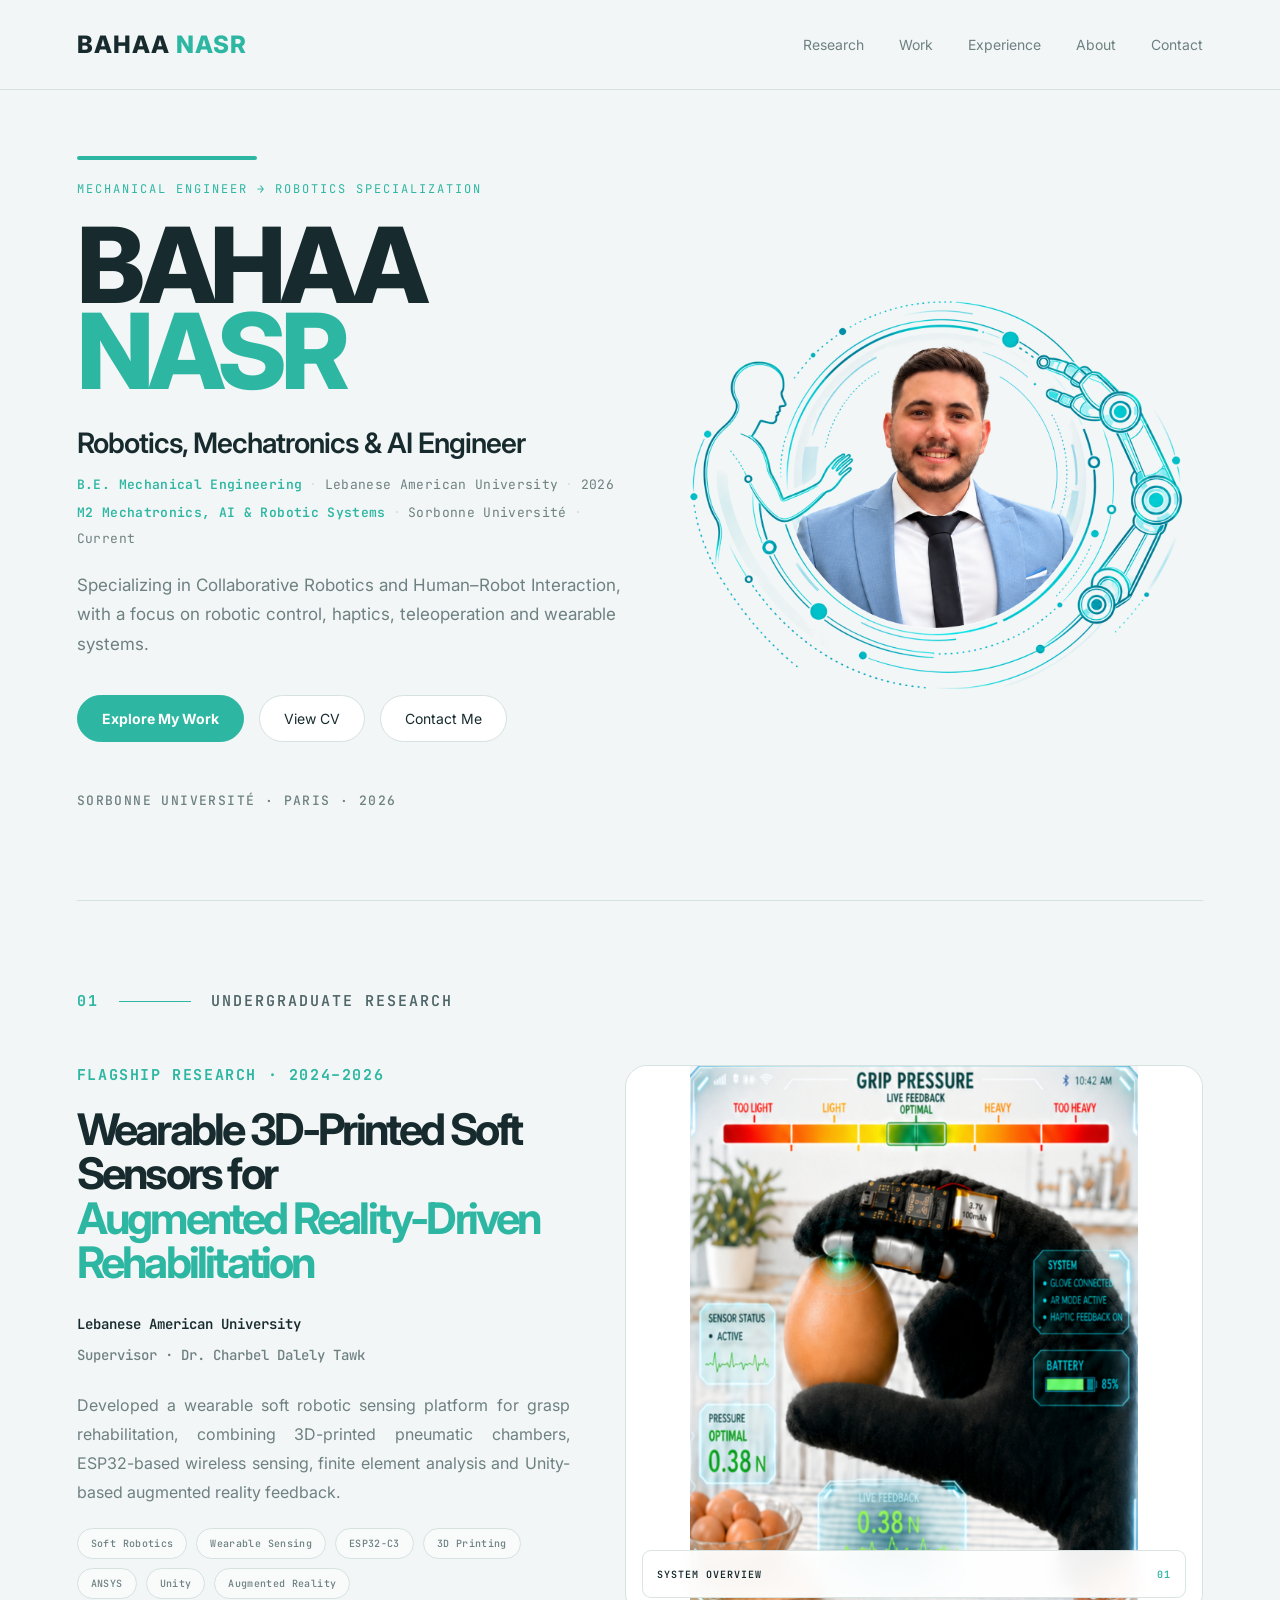
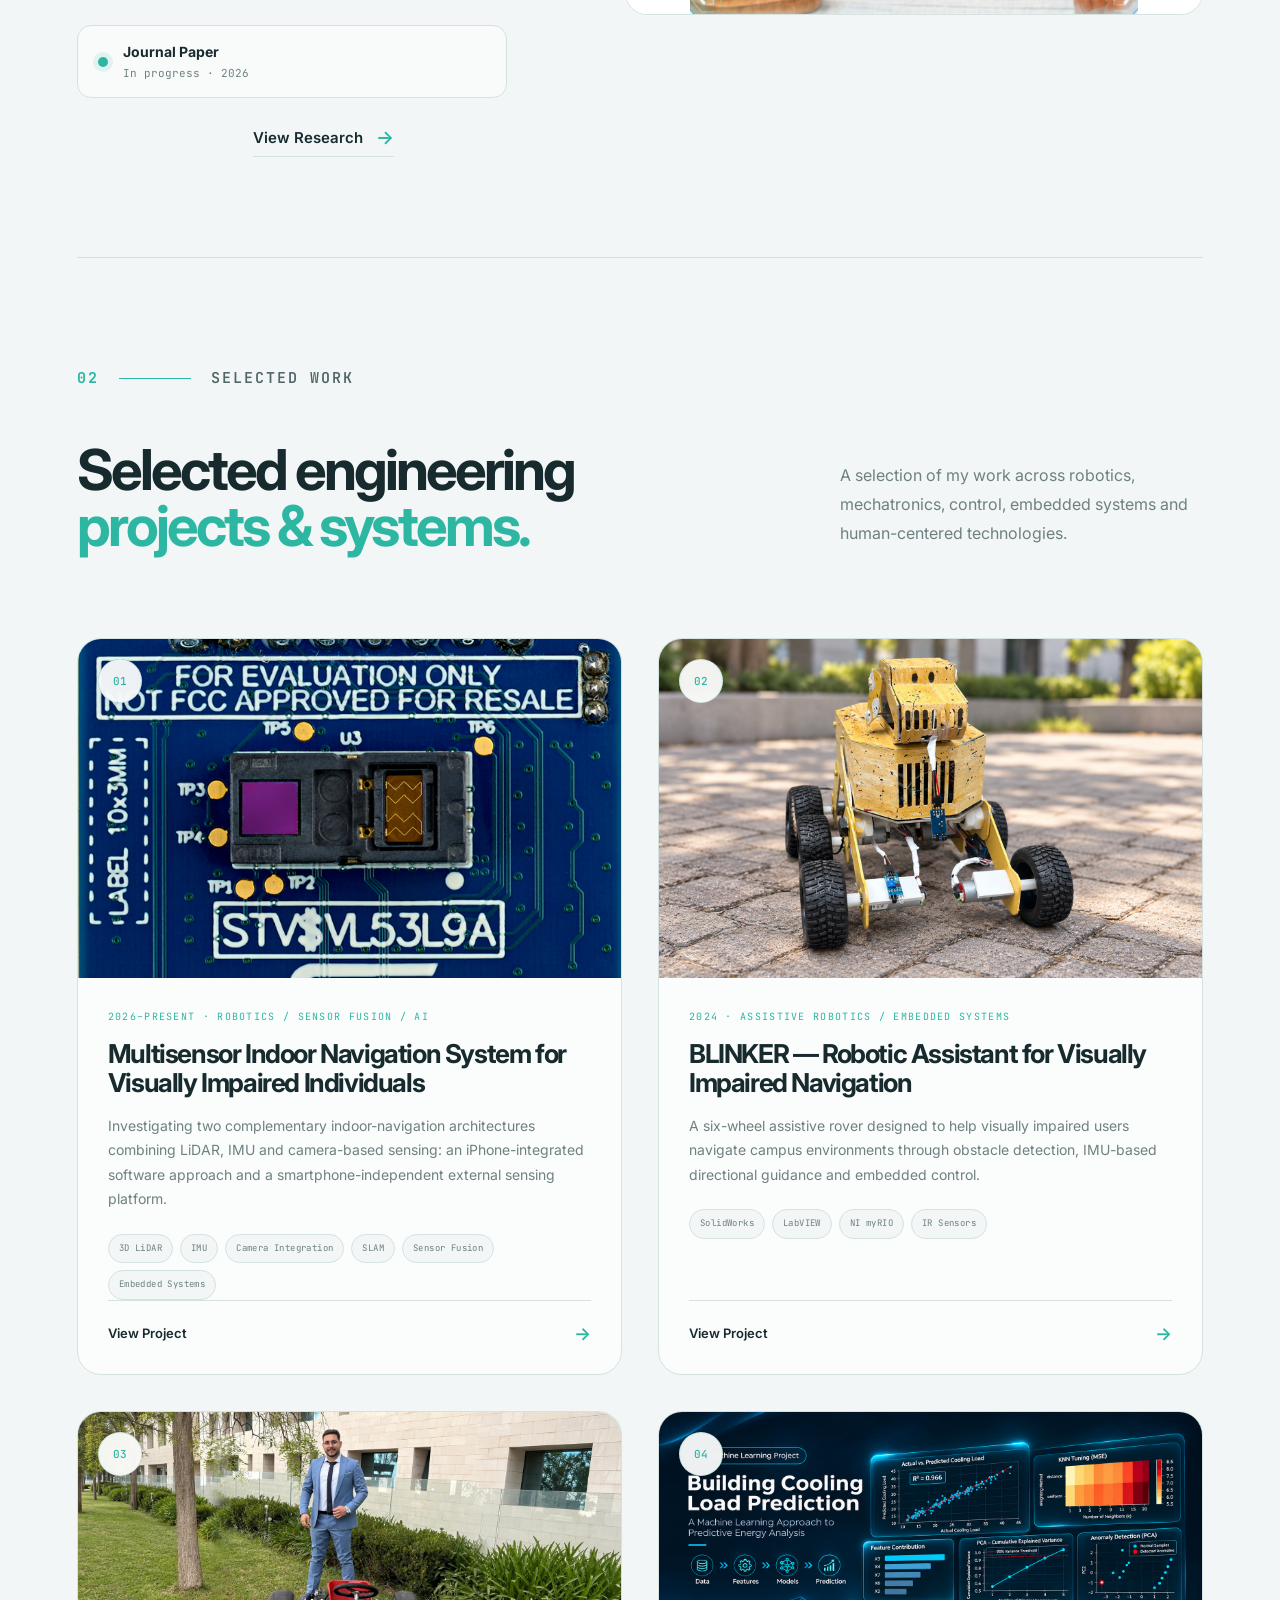
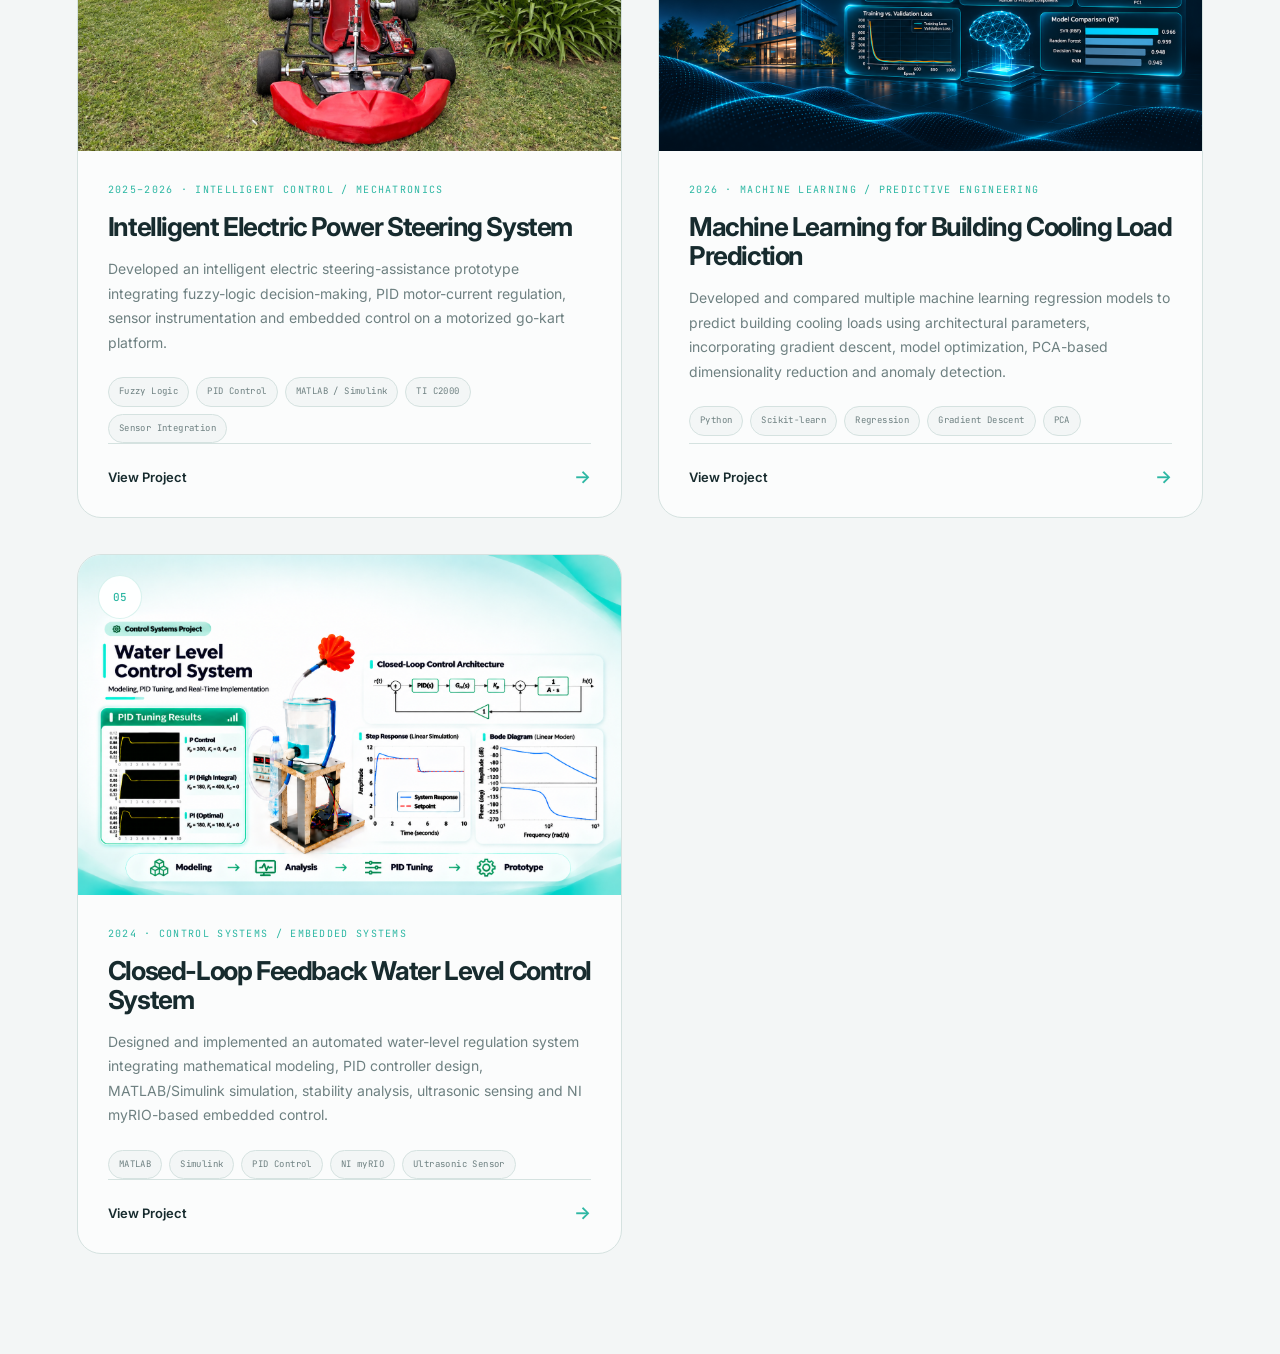
==== commit 798bebcb: "Update index.html" ====
--- a/index.html
+++ b/index.html
@@ -320,7 +320,78 @@
             <div class="projects-grid">
 
 
-                <!-- PROJECT 01 — BLINKER -->
+                <!-- =====================================
+                     PROJECT 01 — SORBONNE MASTER'S PROJECT
+                ===================================== -->
+                
+                <article class="project-card">
+                
+                    <a
+                        href="projects/sorbonne-indoor-navigation.html"
+                        class="project-card-image"
+                    >
+                
+                        <img
+                            src="assets/images/sorbonne/steval-vl53l9-board.png"
+                            alt="STMicroelectronics STEVAL-VL53L9 LiDAR evaluation board used in the Sorbonne indoor navigation project"
+                        >
+                
+                        <span class="project-number">
+                            01
+                        </span>
+                
+                        <span class="project-status">
+                            ONGOING
+                        </span>
+                
+                    </a>
+                
+                
+                    <div class="project-card-content">
+                
+                        <div class="project-card-meta">
+                            2026–PRESENT · ROBOTICS / SENSOR FUSION / AI
+                        </div>
+                
+                
+                        <h3>
+                            Multisensor Indoor Navigation System for Visually Impaired Individuals
+                        </h3>
+                
+                
+                        <p>
+                            Investigating two complementary indoor-navigation
+                            architectures combining LiDAR, IMU and camera-based
+                            sensing: an iPhone-integrated software approach
+                            and a smartphone-independent external sensing platform.
+                        </p>
+                
+                
+                        <div class="project-card-tools">
+                
+                            <span>3D LiDAR</span>
+                            <span>IMU</span>
+                            <span>Camera Integration</span>
+                            <span>SLAM</span>
+                            <span>Sensor Fusion</span>
+                            <span>Embedded Systems</span>
+                
+                        </div>
+                
+                
+                        <a
+                            href="projects/sorbonne-indoor-navigation.html"
+                            class="project-card-link"
+                        >
+                            View Project
+                            <span>→</span>
+                        </a>
+                
+                    </div>
+                
+                </article>
+
+                <!-- PROJECT 02 — BLINKER -->
 
                 <article class="project-card">
 
@@ -336,7 +407,7 @@
                         >
 
                         <span class="project-number">
-                            01
+                            02
                         </span>
 
                     </a>
@@ -385,7 +456,7 @@
 
 
                 <!-- =====================================
-                     PROJECT 02 — INTELLIGENT EPS
+                     PROJECT 03 — INTELLIGENT EPS
                 ===================================== -->
 
                 <article class="project-card">
@@ -401,7 +472,7 @@
                         >
 
                         <span class="project-number">
-                            02
+                            03
                         </span>
 
                     </a>
@@ -453,7 +524,7 @@
 
                 
             <!-- =====================================
-                 PROJECT 03 — MACHINE LEARNING
+                 PROJECT 04 — MACHINE LEARNING
             ===================================== -->
             
             <article class="project-card">
@@ -469,7 +540,7 @@
                     >
             
                     <span class="project-number">
-                        03
+                        04
                     </span>
             
                 </a>
@@ -522,7 +593,7 @@
 
                 
             <!-- =====================================
-                 PROJECT 04 — WATER LEVEL CONTROL
+                 PROJECT 05 — WATER LEVEL CONTROL
             ===================================== -->
             
             <article class="project-card">
@@ -538,7 +609,7 @@
                     >
             
                     <span class="project-number">
-                        04
+                        05
                     </span>
             
                 </a>
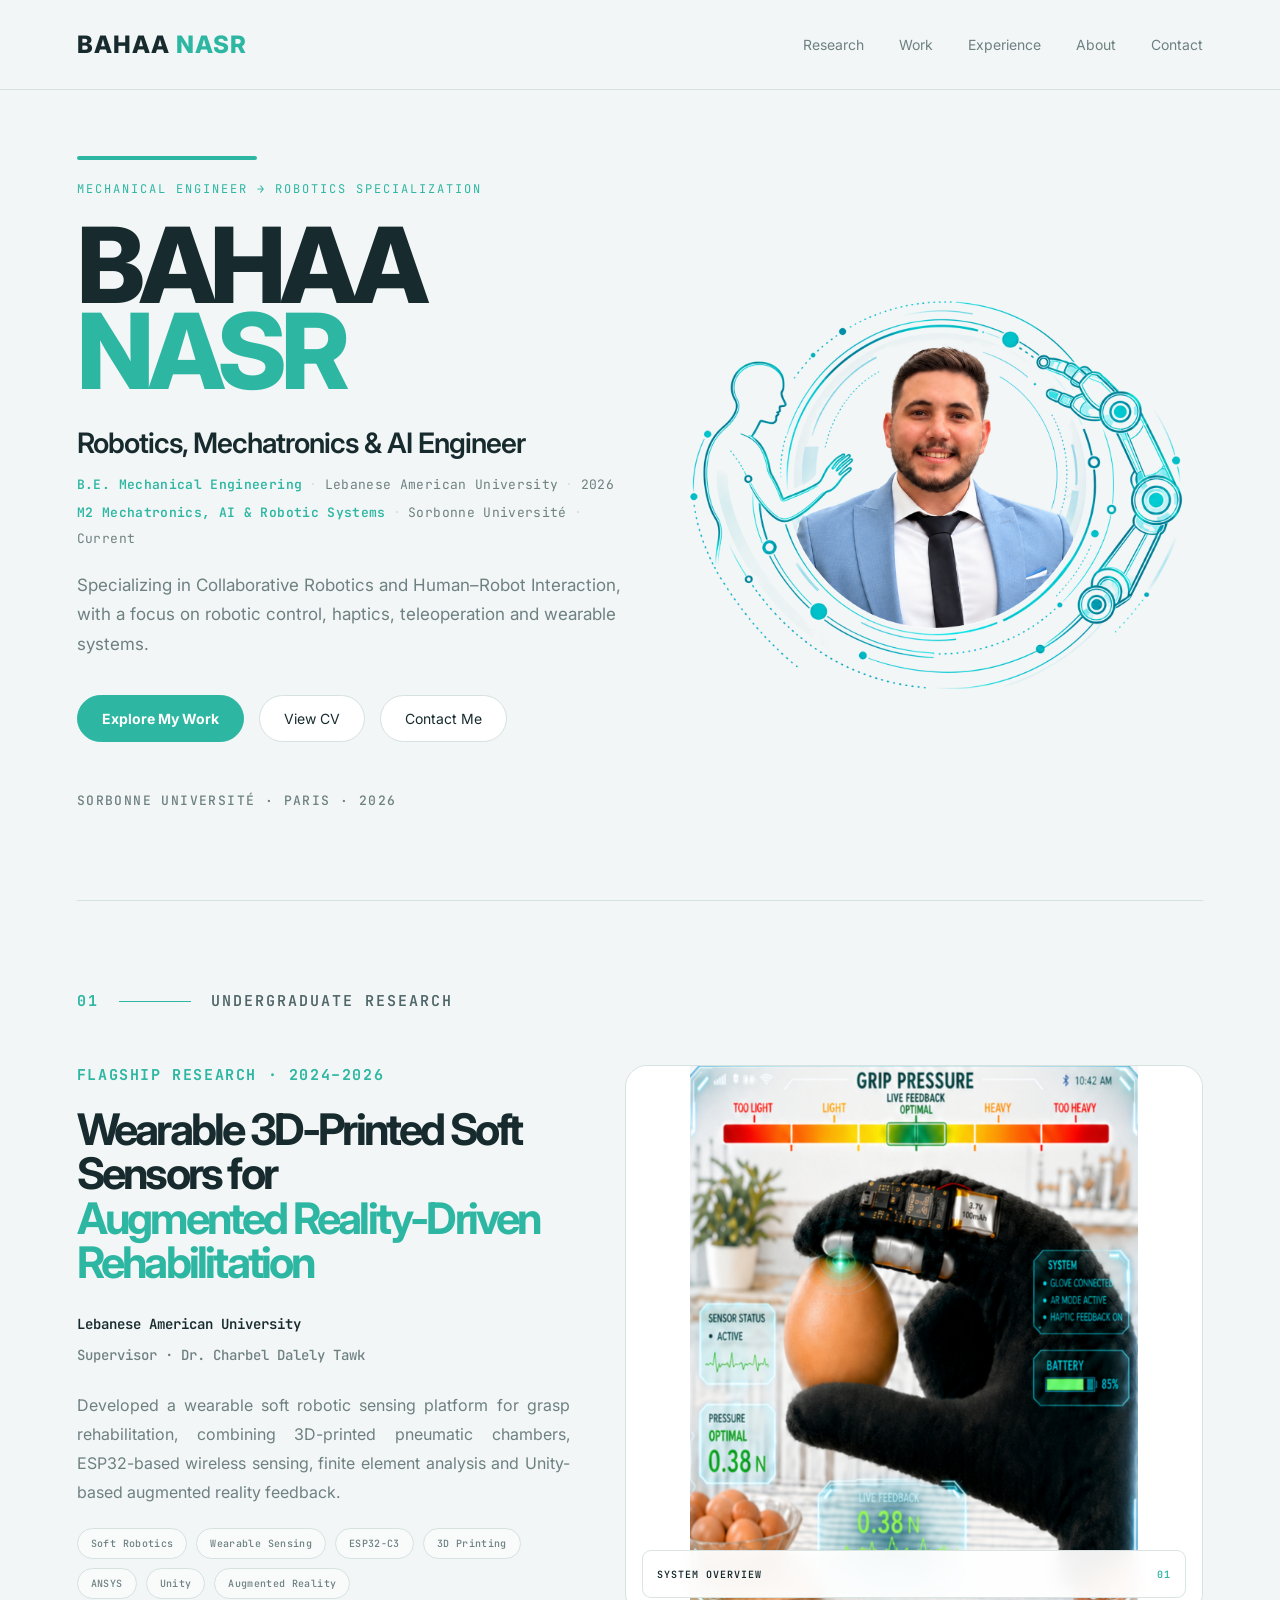
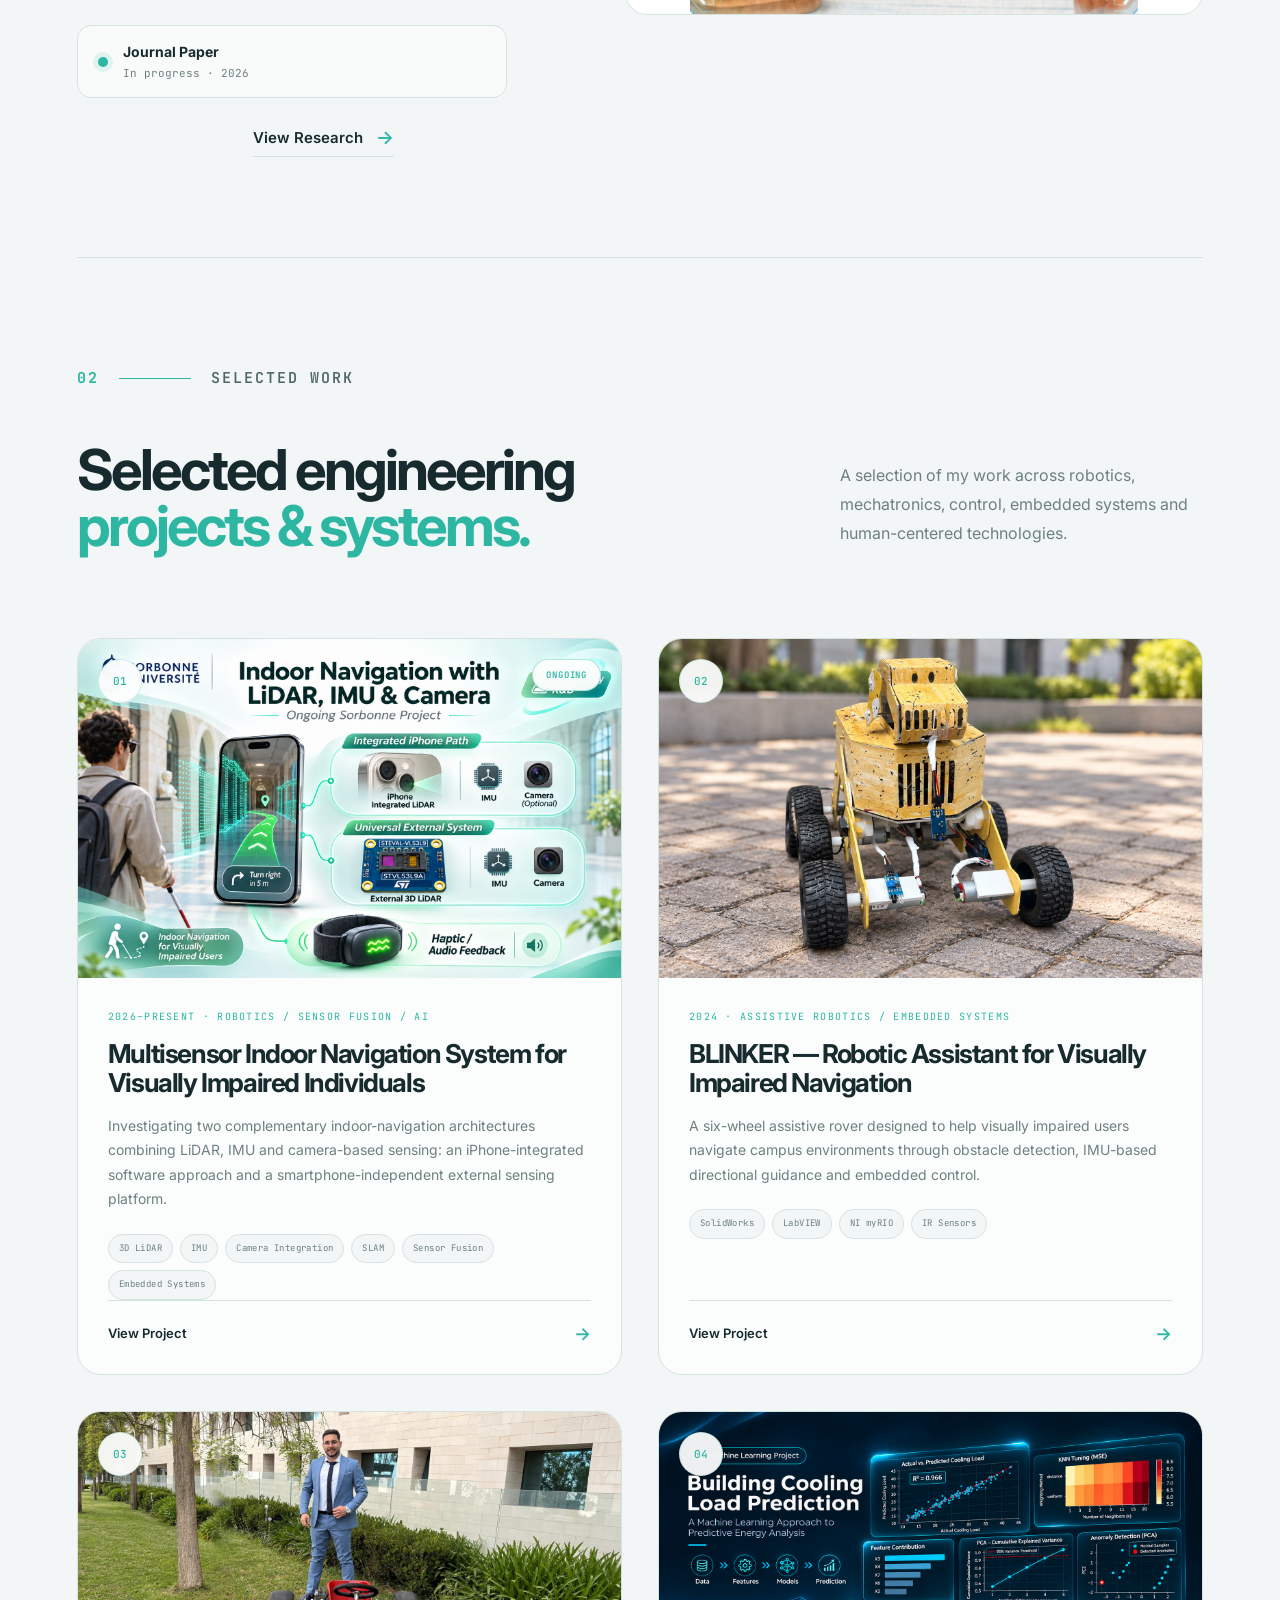
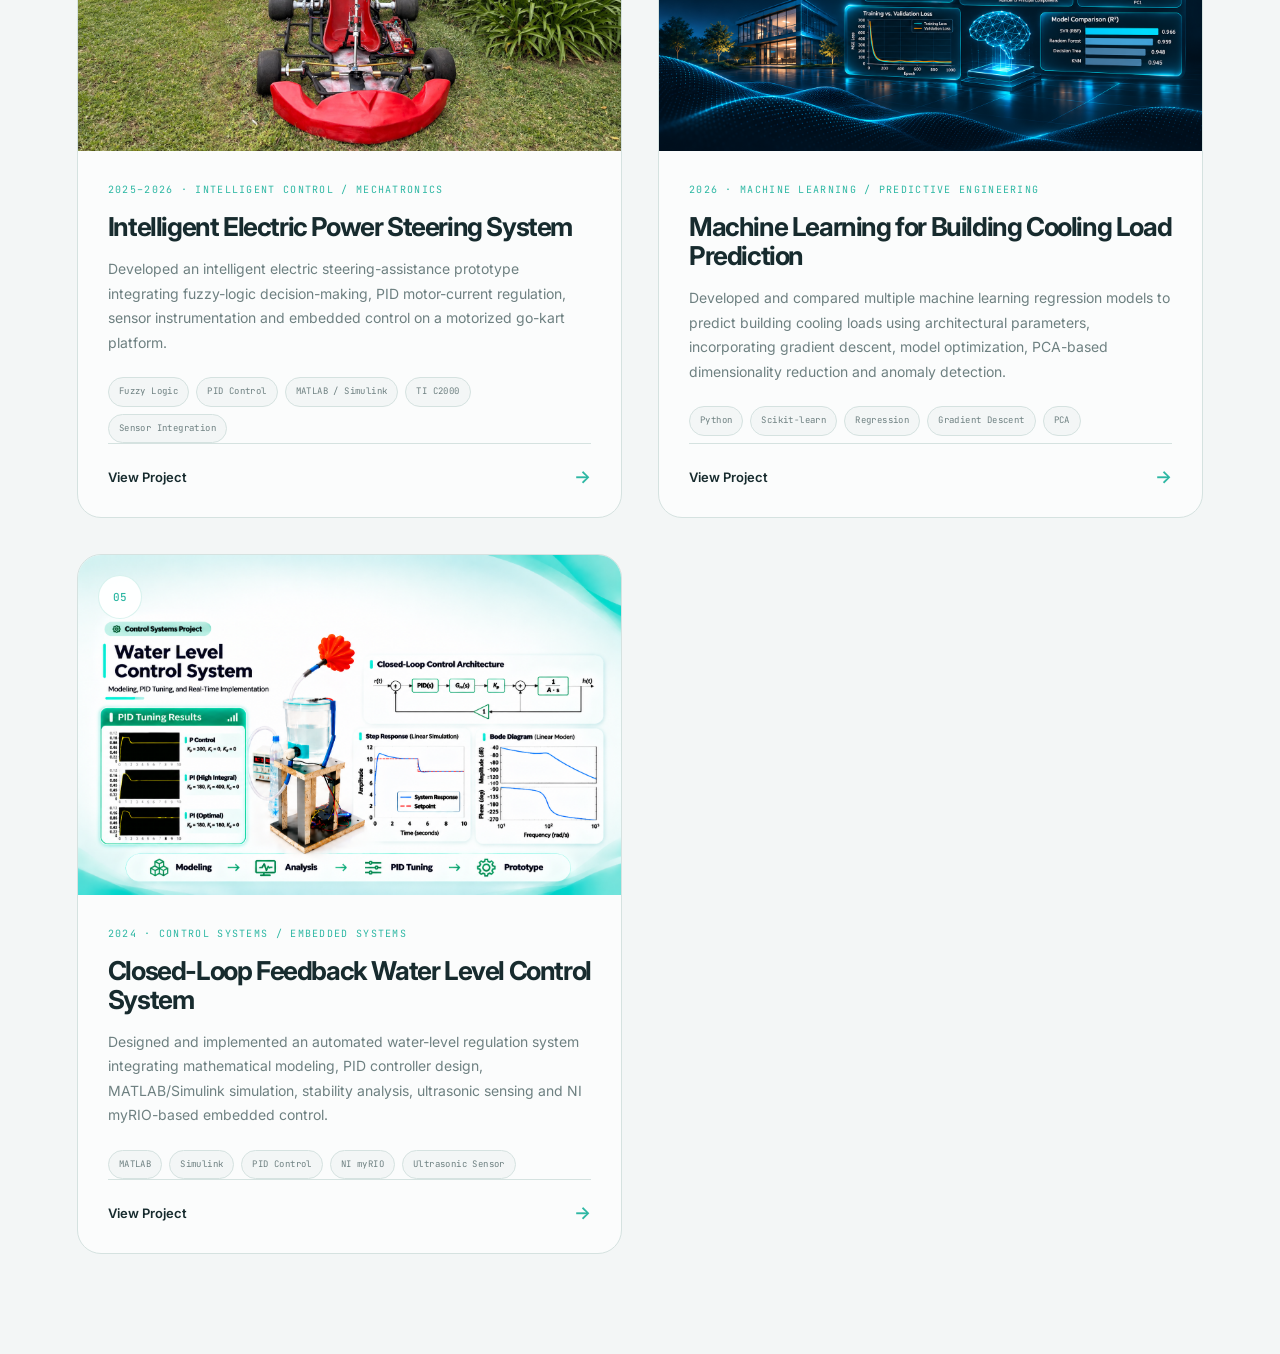
==== commit 7c98780d: "Update project image and alt text in index.html" ====
--- a/index.html
+++ b/index.html
@@ -332,8 +332,8 @@
                     >
                 
                         <img
-                            src="assets/images/sorbonne/steval-vl53l9-board.png"
-                            alt="STMicroelectronics STEVAL-VL53L9 LiDAR evaluation board used in the Sorbonne indoor navigation project"
+                            src="assets/images/sorbonne/sorbonne-indoor-navigation-cover.png"
+                            alt="Sorbonne indoor navigation project concept combining LiDAR, IMU, camera and wearable feedback"
                         >
                 
                         <span class="project-number">
--- a/style.css
+++ b/style.css
@@ -1209,3 +1209,34 @@
         scroll-behavior: auto !important;
     }
 }
+
+
+/* =========================================
+   ONGOING PROJECT BADGE
+========================================= */
+
+.project-status {
+    position: absolute;
+    top: 20px;
+    right: 20px;
+    padding: 9px 13px;
+    border: 1px solid rgba(45, 183, 163, 0.35);
+    border-radius: 30px;
+    background: rgba(255, 255, 255, 0.94);
+    color: var(--accent);
+    font-family: "JetBrains Mono", monospace;
+    font-size: 9px;
+    font-weight: 600;
+    letter-spacing: 0.8px;
+    backdrop-filter: blur(10px);
+}
+
+@media (max-width: 650px) {
+    .project-status {
+        top: 15px;
+        right: 15px;
+        padding: 8px 10px;
+        font-size: 8px;
+    }
+}
+
